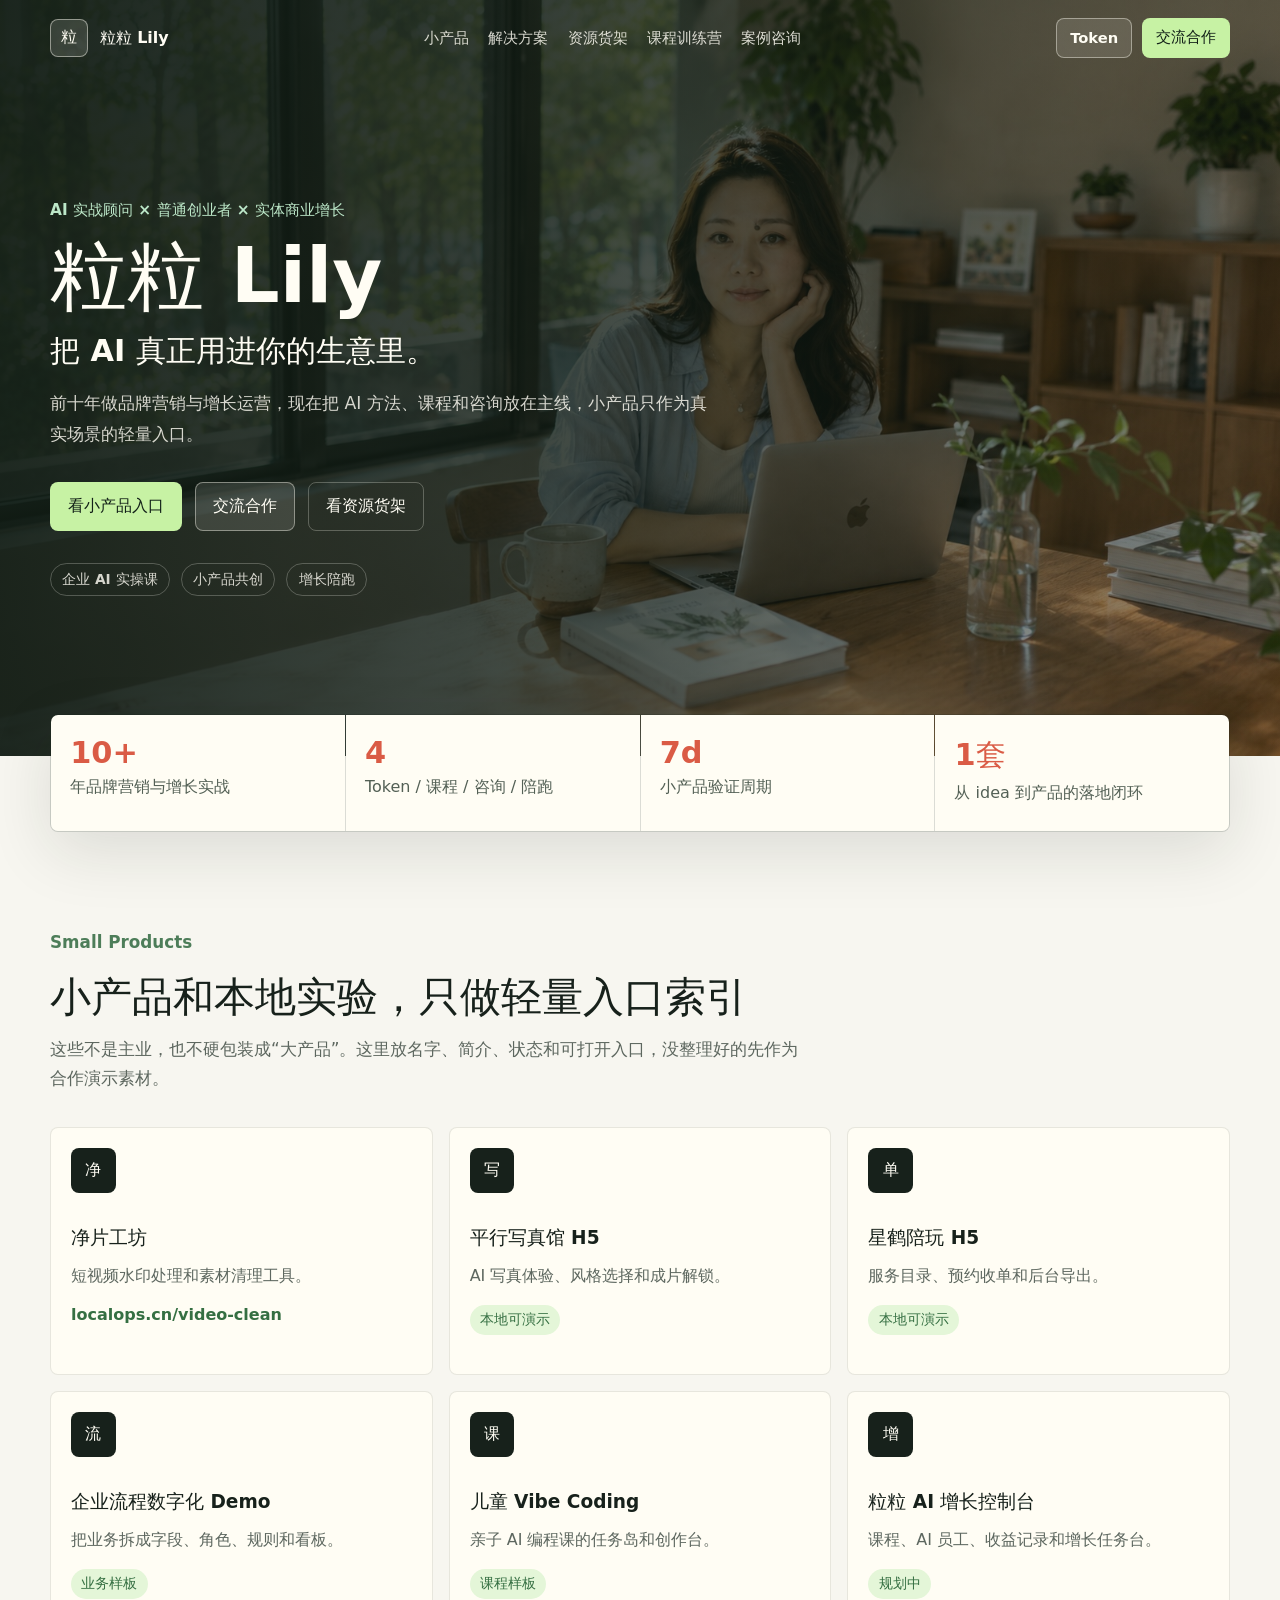
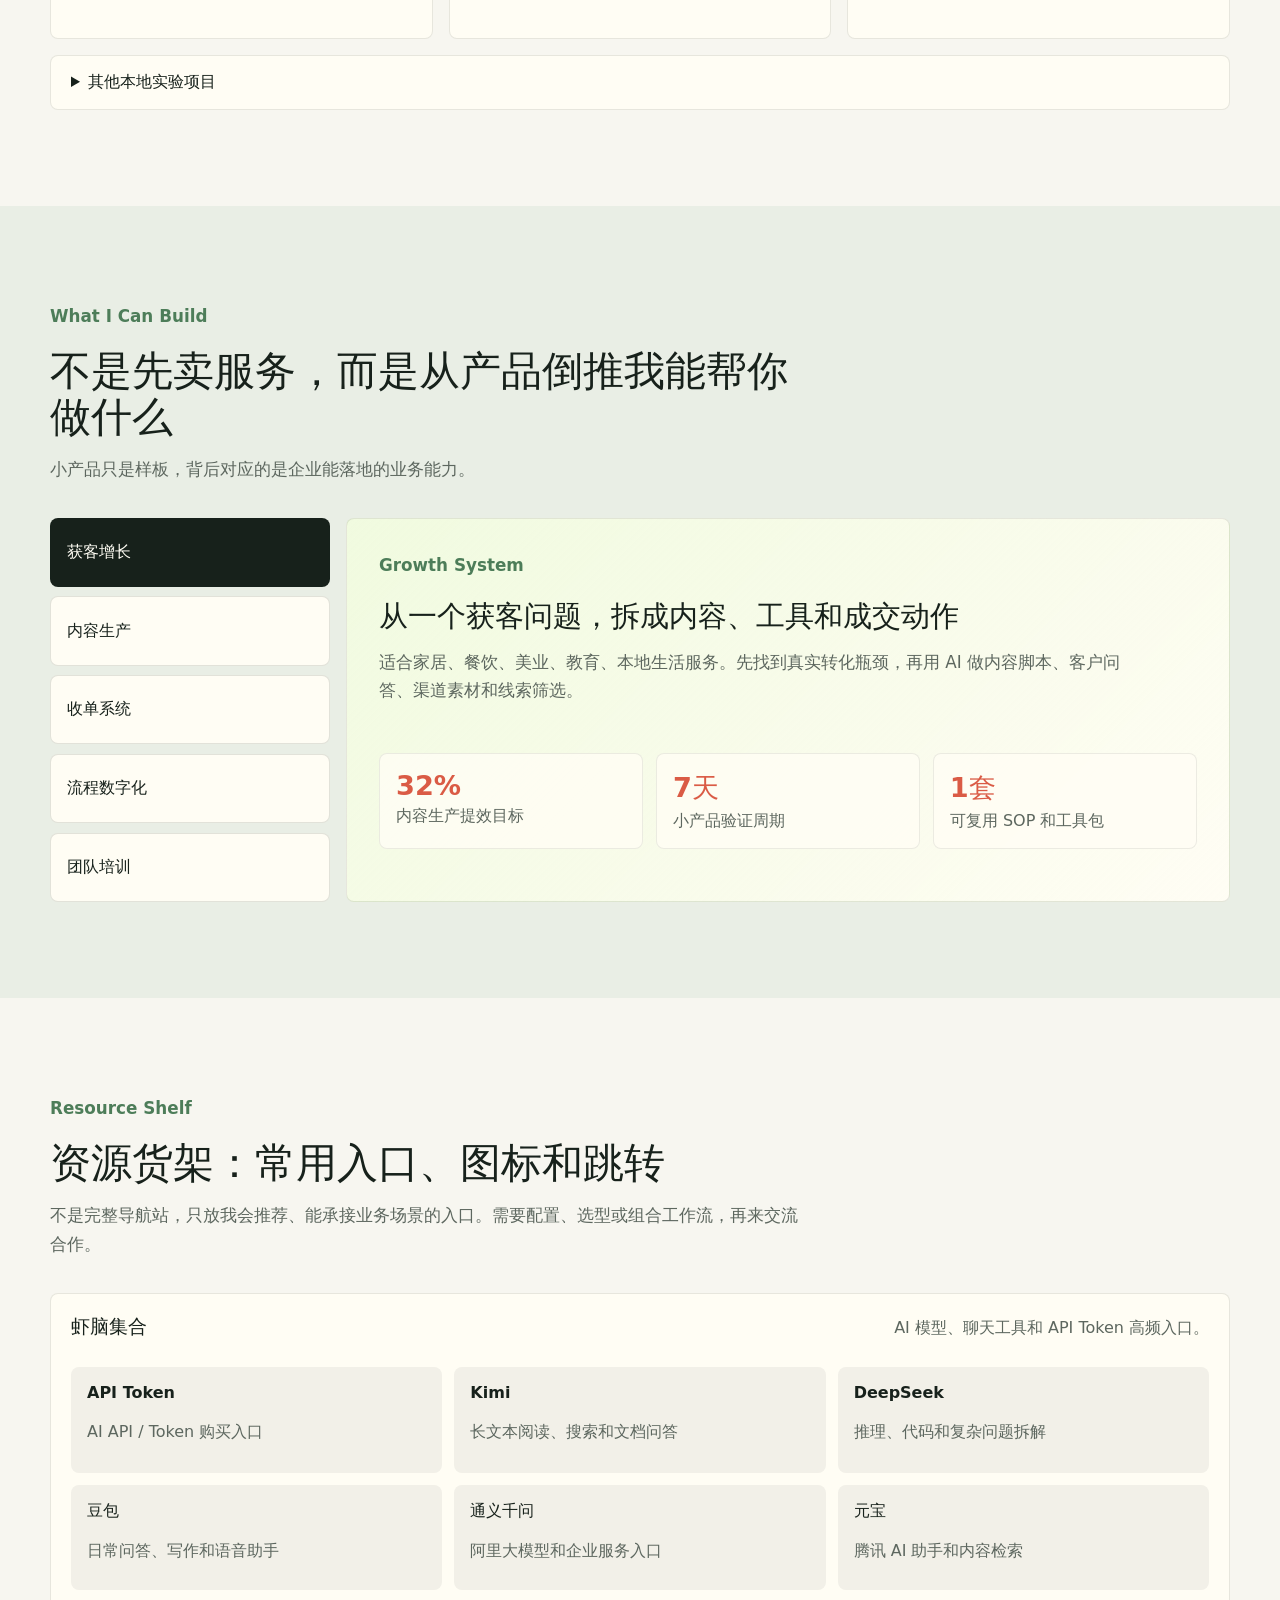
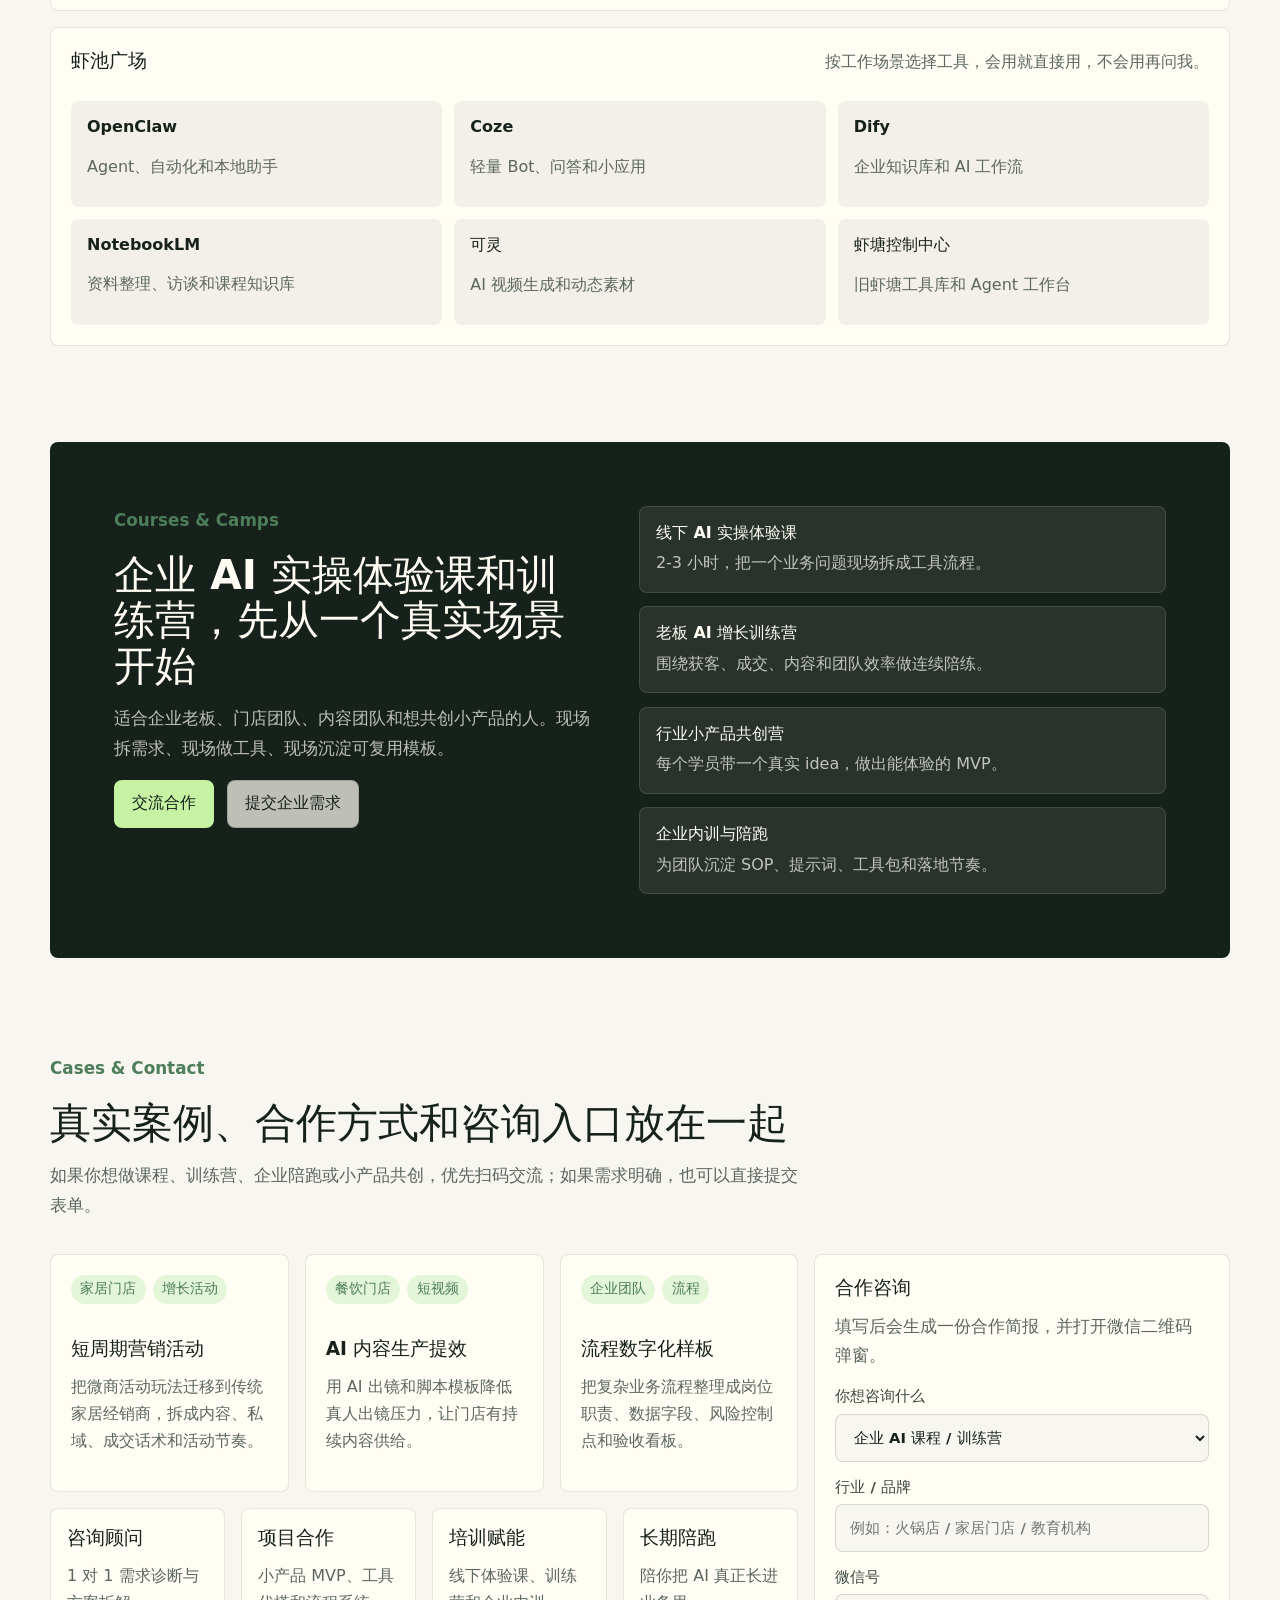
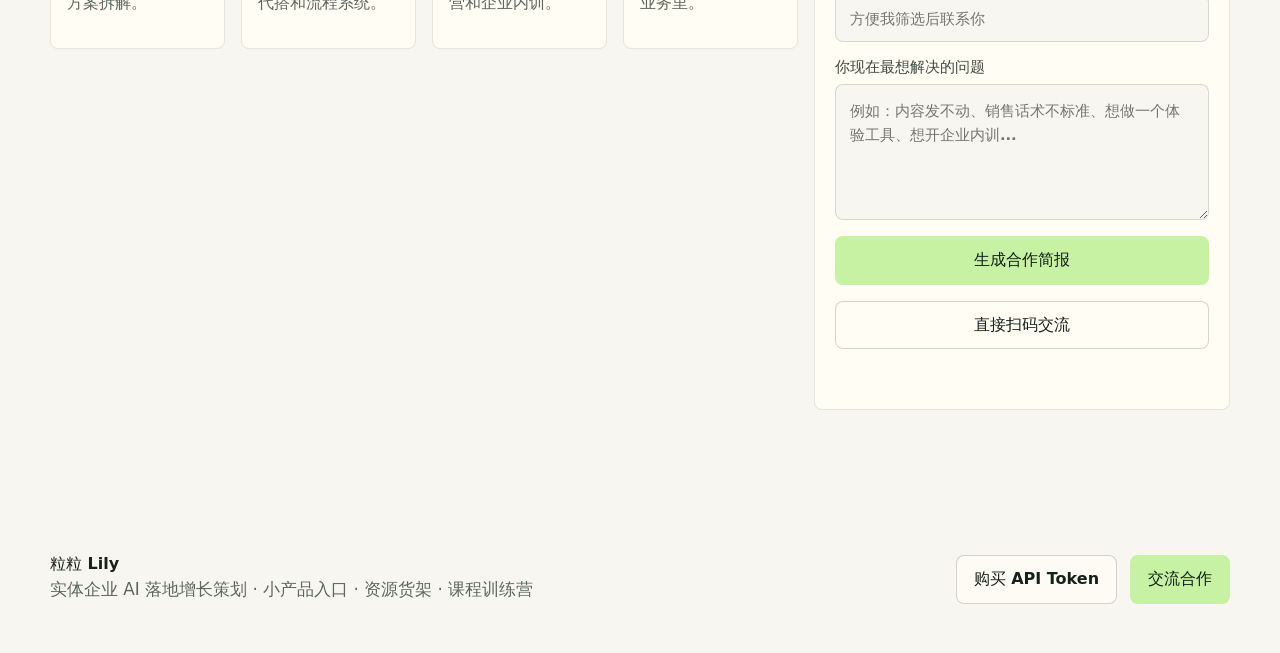
==== index.html @ 7e0a60e0 "Launch personal brand site" ====
<!doctype html>
<html lang="zh-CN">
  <head>
    <meta charset="UTF-8" />
    <meta name="viewport" content="width=device-width, initial-scale=1.0" />
    <meta
      name="description"
      content="粒粒 Lily：把 AI 真正用进实体生意里，提供 AI 实操课、训练营、小产品共创、企业陪跑和资源工具入口。"
    />
    <meta name="theme-color" content="#17211b" />
    <meta property="og:title" content="粒粒 Lily｜实体企业 AI 落地增长策划" />
    <meta
      property="og:description"
      content="从真实业务场景开始，把 AI 方法、课程、工具和小产品连接成可落地的增长系统。"
    />
    <meta property="og:type" content="website" />
    <link rel="preload" as="image" href="./assets/lily-hero.jpg" />
    <link rel="stylesheet" href="./styles.css" />
    <title>粒粒 Lily｜实体企业 AI 落地增长策划</title>
  </head>
  <body>
    <header class="site-header">
      <a class="brand-mark" href="#top" aria-label="回到首页">
        <span>粒</span>
        <strong>粒粒 Lily</strong>
      </a>

      <button class="icon-button menu-button" type="button" aria-label="打开导航" data-menu-button>
        <span aria-hidden="true">☰</span>
      </button>

      <nav class="nav-links" aria-label="主导航" data-nav-links>
        <a href="#products">小产品</a>
        <a href="#solutions">解决方案</a>
        <a href="#resources">资源货架</a>
        <a href="#courses">课程训练营</a>
        <a href="#cases">案例咨询</a>
      </nav>

      <div class="nav-actions">
        <a class="button button-secondary compact" href="https://soul.mixiaoxiao.com/register?aff=N5UYH9WLWAF4" target="_blank" rel="noopener sponsored">
          Token
        </a>
        <button class="button button-primary compact" type="button" data-wechat>交流合作</button>
      </div>
    </header>

    <main id="top">
      <section class="hero-section" aria-labelledby="hero-title">
        <div class="hero-overlay"></div>
        <div class="hero-content">
          <p class="eyebrow">AI 实战顾问 × 普通创业者 × 实体商业增长</p>
          <h1 id="hero-title">粒粒 Lily</h1>
          <p class="hero-lead">把 AI 真正用进你的生意里。</p>
          <p class="hero-copy">
            前十年做品牌营销与增长运营，现在把 AI 方法、课程和咨询放在主线，小产品只作为真实场景的轻量入口。
          </p>

          <div class="hero-actions" aria-label="主要操作">
            <a class="button button-primary" href="#products">看小产品入口</a>
            <button class="button button-secondary" type="button" data-wechat>交流合作</button>
            <a class="button button-ghost" href="#resources">看资源货架</a>
          </div>

          <div class="hero-meta" aria-label="合作状态">
            <span>企业 AI 实操课</span>
            <span>小产品共创</span>
            <span>增长陪跑</span>
          </div>
        </div>
      </section>

      <section class="signal-strip" aria-label="经验背书">
        <div class="signal-item">
          <strong>10+</strong>
          <span>年品牌营销与增长实战</span>
        </div>
        <div class="signal-item">
          <strong>4</strong>
          <span>Token / 课程 / 咨询 / 陪跑</span>
        </div>
        <div class="signal-item">
          <strong>7d</strong>
          <span>小产品验证周期</span>
        </div>
        <div class="signal-item">
          <strong>1套</strong>
          <span>从 idea 到产品的落地闭环</span>
        </div>
      </section>

      <section class="section" id="products">
        <div class="section-heading">
          <p class="eyebrow muted">Small Products</p>
          <h2>小产品和本地实验，只做轻量入口索引</h2>
          <p>这些不是主业，也不硬包装成“大产品”。这里放名字、简介、状态和可打开入口，没整理好的先作为合作演示素材。</p>
        </div>

        <div class="product-grid">
          <article class="product-card">
            <span class="project-icon">净</span>
            <h3>净片工坊</h3>
            <p>短视频水印处理和素材清理工具。</p>
            <a class="text-link" href="https://localops.cn/video-clean" target="_blank" rel="noopener">localops.cn/video-clean</a>
          </article>
          <article class="product-card">
            <span class="project-icon">写</span>
            <h3>平行写真馆 H5</h3>
            <p>AI 写真体验、风格选择和成片解锁。</p>
            <span class="status-pill">本地可演示</span>
          </article>
          <article class="product-card">
            <span class="project-icon">单</span>
            <h3>星鹤陪玩 H5</h3>
            <p>服务目录、预约收单和后台导出。</p>
            <span class="status-pill">本地可演示</span>
          </article>
          <article class="product-card">
            <span class="project-icon">流</span>
            <h3>企业流程数字化 Demo</h3>
            <p>把业务拆成字段、角色、规则和看板。</p>
            <span class="status-pill">业务样板</span>
          </article>
          <article class="product-card">
            <span class="project-icon">课</span>
            <h3>儿童 Vibe Coding</h3>
            <p>亲子 AI 编程课的任务岛和创作台。</p>
            <span class="status-pill">课程样板</span>
          </article>
          <article class="product-card">
            <span class="project-icon">增</span>
            <h3>粒粒 AI 增长控制台</h3>
            <p>课程、AI 员工、收益记录和增长任务台。</p>
            <span class="status-pill">规划中</span>
          </article>
        </div>

        <details class="archive-projects">
          <summary>其他本地实验项目</summary>
          <div class="archive-grid">
            <span>净片工坊小程序</span>
            <span>净片工坊管理后台</span>
            <span>游戏陪玩小程序 V1</span>
            <span>盛和岗位 Demo Hub</span>
            <span>盛和 AI 投研 Demo</span>
            <span>Onchain Trading Bot</span>
            <span>虾塘控制中心</span>
            <span>养虾总控台</span>
            <span>家居 AI 课程重制包</span>
            <span>知识收集器</span>
            <span>虾协同面板</span>
            <span>Web3 内容工作流知识库</span>
          </div>
        </details>
      </section>

      <section class="section section-contrast" id="solutions">
        <div class="section-heading">
          <p class="eyebrow muted">What I Can Build</p>
          <h2>不是先卖服务，而是从产品倒推我能帮你做什么</h2>
          <p>小产品只是样板，背后对应的是企业能落地的业务能力。</p>
        </div>

        <div class="solution-board">
          <div class="solution-tabs" role="tablist" aria-label="解决方案">
            <button class="solution-tab" type="button" aria-selected="true" data-solution="growth">获客增长</button>
            <button class="solution-tab" type="button" aria-selected="false" data-solution="content">内容生产</button>
            <button class="solution-tab" type="button" aria-selected="false" data-solution="order">收单系统</button>
            <button class="solution-tab" type="button" aria-selected="false" data-solution="process">流程数字化</button>
            <button class="solution-tab" type="button" aria-selected="false" data-solution="training">团队培训</button>
          </div>
          <div class="solution-panel">
            <p class="eyebrow muted" id="solutionKicker">Growth System</p>
            <h3 id="solutionTitle">从一个获客问题，拆成内容、工具和成交动作</h3>
            <p id="solutionText">适合家居、餐饮、美业、教育、本地生活服务。先找到真实转化瓶颈，再用 AI 做内容脚本、客户问答、渠道素材和线索筛选。</p>
            <div class="stat-list" aria-label="方案指标">
              <div class="stat"><b id="solutionStatA">32%</b><span>内容生产提效目标</span></div>
              <div class="stat"><b id="solutionStatB">7天</b><span>小产品验证周期</span></div>
              <div class="stat"><b id="solutionStatC">1套</b><span>可复用 SOP 和工具包</span></div>
            </div>
          </div>
        </div>
      </section>

      <section class="section" id="resources">
        <div class="section-heading">
          <p class="eyebrow muted">Resource Shelf</p>
          <h2>资源货架：常用入口、图标和跳转</h2>
          <p>不是完整导航站，只放我会推荐、能承接业务场景的入口。需要配置、选型或组合工作流，再来交流合作。</p>
        </div>

        <div class="resource-shelf">
          <article class="tool-group">
            <div class="tool-group-head">
              <h3>虾脑集合</h3>
              <p>AI 模型、聊天工具和 API Token 高频入口。</p>
            </div>
            <div class="tool-grid">
              <a class="tool-card" href="https://soul.mixiaoxiao.com/register?aff=N5UYH9WLWAF4" target="_blank" rel="noopener sponsored"><b>API Token</b><span>AI API / Token 购买入口</span></a>
              <a class="tool-card" href="https://kimi.moonshot.cn/" target="_blank" rel="noopener"><b>Kimi</b><span>长文本阅读、搜索和文档问答</span></a>
              <a class="tool-card" href="https://chat.deepseek.com/" target="_blank" rel="noopener"><b>DeepSeek</b><span>推理、代码和复杂问题拆解</span></a>
              <a class="tool-card" href="https://www.doubao.com/" target="_blank" rel="noopener"><b>豆包</b><span>日常问答、写作和语音助手</span></a>
              <a class="tool-card" href="https://tongyi.aliyun.com/" target="_blank" rel="noopener"><b>通义千问</b><span>阿里大模型和企业服务入口</span></a>
              <a class="tool-card" href="https://yuanbao.tencent.com/" target="_blank" rel="noopener"><b>元宝</b><span>腾讯 AI 助手和内容检索</span></a>
            </div>
          </article>

          <article class="tool-group">
            <div class="tool-group-head">
              <h3>虾池广场</h3>
              <p>按工作场景选择工具，会用就直接用，不会用再问我。</p>
            </div>
            <div class="tool-grid">
              <a class="tool-card" href="https://openclaw.ai/" target="_blank" rel="noopener"><b>OpenClaw</b><span>Agent、自动化和本地助手</span></a>
              <a class="tool-card" href="https://www.coze.cn/" target="_blank" rel="noopener"><b>Coze</b><span>轻量 Bot、问答和小应用</span></a>
              <a class="tool-card" href="https://dify.ai/" target="_blank" rel="noopener"><b>Dify</b><span>企业知识库和 AI 工作流</span></a>
              <a class="tool-card" href="https://notebooklm.google.com/" target="_blank" rel="noopener"><b>NotebookLM</b><span>资料整理、访谈和课程知识库</span></a>
              <a class="tool-card" href="https://klingai.kuaishou.com/" target="_blank" rel="noopener"><b>可灵</b><span>AI 视频生成和动态素材</span></a>
              <a class="tool-card" href="https://localops.cn/dashboard" target="_blank" rel="noopener"><b>虾塘控制中心</b><span>旧虾塘工具库和 Agent 工作台</span></a>
            </div>
          </article>
        </div>
      </section>

      <section class="course-section" id="courses">
        <div class="course-main">
          <p class="eyebrow muted">Courses & Camps</p>
          <h2>企业 AI 实操体验课和训练营，先从一个真实场景开始</h2>
          <p>适合企业老板、门店团队、内容团队和想共创小产品的人。现场拆需求、现场做工具、现场沉淀可复用模板。</p>
          <div class="hero-actions">
            <button class="button button-primary" type="button" data-wechat>交流合作</button>
            <a class="button button-secondary light" href="#cases">提交企业需求</a>
          </div>
        </div>
        <div class="course-list">
          <article><b>线下 AI 实操体验课</b><span>2-3 小时，把一个业务问题现场拆成工具流程。</span></article>
          <article><b>老板 AI 增长训练营</b><span>围绕获客、成交、内容和团队效率做连续陪练。</span></article>
          <article><b>行业小产品共创营</b><span>每个学员带一个真实 idea，做出能体验的 MVP。</span></article>
          <article><b>企业内训与陪跑</b><span>为团队沉淀 SOP、提示词、工具包和落地节奏。</span></article>
        </div>
      </section>

      <section class="section" id="cases">
        <div class="section-heading">
          <p class="eyebrow muted">Cases & Contact</p>
          <h2>真实案例、合作方式和咨询入口放在一起</h2>
          <p>如果你想做课程、训练营、企业陪跑或小产品共创，优先扫码交流；如果需求明确，也可以直接提交表单。</p>
        </div>

        <div class="case-layout">
          <div>
            <div class="case-grid">
              <article class="case-card">
                <div class="label-row"><span>家居门店</span><span>增长活动</span></div>
                <h3>短周期营销活动</h3>
                <p>把微商活动玩法迁移到传统家居经销商，拆成内容、私域、成交话术和活动节奏。</p>
              </article>
              <article class="case-card">
                <div class="label-row"><span>餐饮门店</span><span>短视频</span></div>
                <h3>AI 内容生产提效</h3>
                <p>用 AI 出镜和脚本模板降低真人出镜压力，让门店有持续内容供给。</p>
              </article>
              <article class="case-card">
                <div class="label-row"><span>企业团队</span><span>流程</span></div>
                <h3>流程数字化样板</h3>
                <p>把复杂业务流程整理成岗位职责、数据字段、风险控制点和验收看板。</p>
              </article>
            </div>

            <div class="method-grid">
              <article><h3>咨询顾问</h3><p>1 对 1 需求诊断与方案拆解。</p></article>
              <article><h3>项目合作</h3><p>小产品 MVP、工具代搭和流程系统。</p></article>
              <article><h3>培训赋能</h3><p>线下体验课、训练营和企业内训。</p></article>
              <article><h3>长期陪跑</h3><p>陪你把 AI 真正长进业务里。</p></article>
            </div>
          </div>

          <aside class="form-card">
            <h3>合作咨询</h3>
            <p>填写后会生成一份合作简报，并打开微信二维码弹窗。</p>
            <form class="lead-form" data-consult-form>
              <label>
                你想咨询什么
                <select name="intent">
                  <option>企业 AI 课程 / 训练营</option>
                  <option>企业 AI 诊断 / 陪跑</option>
                  <option>小产品共创 / 工具代搭</option>
                  <option>Token / API 使用咨询</option>
                </select>
              </label>
              <label>
                行业 / 品牌
                <input name="bizName" placeholder="例如：火锅店 / 家居门店 / 教育机构" required />
              </label>
              <label>
                微信号
                <input name="wechat" placeholder="方便我筛选后联系你" required />
              </label>
              <label>
                你现在最想解决的问题
                <textarea name="need" placeholder="例如：内容发不动、销售话术不标准、想做一个体验工具、想开企业内训..." required></textarea>
              </label>
              <button class="button button-primary full-width" type="submit">生成合作简报</button>
              <button class="button button-secondary light full-width" type="button" data-wechat>直接扫码交流</button>
              <div class="form-status" data-form-status role="status"></div>
            </form>
          </aside>
        </div>
      </section>
    </main>

    <footer class="footer">
      <div>
        <strong>粒粒 Lily</strong>
        <span>实体企业 AI 落地增长策划 · 小产品入口 · 资源货架 · 课程训练营</span>
      </div>
      <div class="footer-actions">
        <a class="button button-secondary light" href="https://soul.mixiaoxiao.com/register?aff=N5UYH9WLWAF4" target="_blank" rel="noopener sponsored">购买 API Token</a>
        <button class="button button-primary" type="button" data-wechat>交流合作</button>
      </div>
    </footer>

    <div class="modal" id="wechatModal" aria-hidden="true" role="dialog" aria-modal="true" aria-labelledby="wechatTitle">
      <div class="modal-card">
        <div class="modal-head">
          <h3 id="wechatTitle">交流合作</h3>
          <button class="close-btn" type="button" data-close-wechat aria-label="关闭">×</button>
        </div>
        <div class="modal-body">
          <div class="qr-box" aria-label="客户添加粒粒微信二维码">
            <img src="./assets/wechat-qr.jpg" alt="客户扫码添加粒粒微信二维码" onerror="this.src='./assets/wechat-qr-placeholder.png'" />
          </div>
          <div class="modal-copy">
            <p>扫码加我微信，适合聊企业 AI 实操课、训练营、小产品共创、Token 使用和企业陪跑。</p>
            <div class="wechat-id">
              <b id="wechatId">粒粒｜AI落地增长策划</b>
              <button class="copy-btn" type="button" data-copy-wechat>复制</button>
            </div>
            <ul>
              <li>企业 AI 实操体验课 / 训练营咨询</li>
              <li>想把一个业务 idea 做成可体验小产品</li>
              <li>需要 API Token、工具选择或工作流建议</li>
              <li>企业内训、陪跑、内容提效和收单系统</li>
            </ul>
          </div>
        </div>
      </div>
    </div>

    <script src="./main.js"></script>
  </body>
</html>
---- styles.css ----
:root {
  color: #17211b;
  background: #f7f6f0;
  font-family:
    Inter, ui-sans-serif, system-ui, -apple-system, BlinkMacSystemFont, "Segoe UI",
    "PingFang SC", "Hiragino Sans GB", "Microsoft YaHei", sans-serif;
  font-synthesis: none;
  text-rendering: optimizeLegibility;
  -webkit-font-smoothing: antialiased;
}

* {
  box-sizing: border-box;
}

html {
  scroll-behavior: smooth;
}

body {
  margin: 0;
  min-width: 320px;
  background: #f7f6f0;
}

a {
  color: inherit;
  text-decoration: none;
}

button,
input,
select,
textarea {
  font: inherit;
}

.site-header {
  position: fixed;
  inset: 0 0 auto;
  z-index: 20;
  display: grid;
  grid-template-columns: auto 1fr auto;
  align-items: center;
  gap: 1.2rem;
  width: min(1180px, calc(100% - 2rem));
  min-height: 4.75rem;
  margin: 0 auto;
  color: #fffdf4;
}

.brand-mark {
  display: inline-flex;
  align-items: center;
  gap: 0.7rem;
  min-height: 2.75rem;
  font-weight: 800;
}

.brand-mark span,
.project-icon {
  display: grid;
  place-items: center;
  border-radius: 8px;
  font-weight: 850;
}

.brand-mark span {
  width: 2.4rem;
  height: 2.4rem;
  border: 1px solid rgba(255, 253, 244, 0.46);
  background: rgba(255, 253, 244, 0.14);
}

.nav-links {
  display: flex;
  justify-content: center;
  gap: 1.2rem;
  font-size: 0.95rem;
}

.nav-links a {
  opacity: 0.84;
}

.nav-links a:hover {
  opacity: 1;
}

.nav-actions {
  display: flex;
  gap: 0.65rem;
  align-items: center;
}

.icon-button {
  display: none;
  width: 2.6rem;
  height: 2.6rem;
  place-items: center;
  border: 1px solid rgba(255, 253, 244, 0.45);
  border-radius: 8px;
  color: #fffdf4;
  background: rgba(255, 253, 244, 0.12);
  cursor: pointer;
}

.button {
  display: inline-flex;
  align-items: center;
  justify-content: center;
  min-height: 3rem;
  padding: 0.8rem 1.05rem;
  border: 1px solid transparent;
  border-radius: 8px;
  font-weight: 800;
  cursor: pointer;
}

.button.compact {
  min-height: 2.55rem;
  padding: 0.55rem 0.8rem;
  font-size: 0.92rem;
}

.button-primary {
  color: #122018;
  background: #c7f2a4;
}

.button-primary:hover {
  background: #d4ffb4;
}

.button-secondary {
  color: #fffdf4;
  border-color: rgba(255, 253, 244, 0.42);
  background: rgba(255, 253, 244, 0.12);
}

.button-secondary:hover {
  background: rgba(255, 253, 244, 0.2);
}

.button-secondary.light {
  color: #17211b;
  border-color: rgba(23, 33, 27, 0.18);
  background: rgba(255, 253, 244, 0.72);
}

.button-ghost {
  color: #fffdf4;
  background: transparent;
  border-color: rgba(255, 253, 244, 0.26);
}

.hero-section {
  position: relative;
  display: grid;
  min-height: 84svh;
  align-items: center;
  overflow: hidden;
  color: #fffdf4;
  background-image: url("./assets/lily-hero.jpg");
  background-position: center 34%;
  background-size: cover;
}

.hero-overlay {
  position: absolute;
  inset: 0;
  background:
    linear-gradient(90deg, rgba(17, 28, 20, 0.92) 0%, rgba(17, 28, 20, 0.74) 42%, rgba(17, 28, 20, 0.24) 100%),
    linear-gradient(180deg, rgba(17, 28, 20, 0.42), rgba(17, 28, 20, 0.16));
}

.hero-content {
  position: relative;
  z-index: 1;
  width: min(1180px, calc(100% - 2rem));
  margin: 4.5rem auto 2rem;
}

.eyebrow {
  display: inline-flex;
  margin: 0 0 1.1rem;
  color: #bce7c8;
  font-size: 0.96rem;
  font-weight: 800;
}

.eyebrow.muted {
  color: #4d7d59;
}

h1,
h2,
h3,
p {
  margin-top: 0;
}

h1 {
  margin-bottom: 1.1rem;
  font-size: 4.8rem;
  line-height: 0.98;
  letter-spacing: 0;
}

.hero-lead {
  max-width: 780px;
  margin-bottom: 1.1rem;
  font-size: 1.9rem;
  line-height: 1.3;
  font-weight: 800;
}

.hero-copy {
  max-width: 660px;
  margin-bottom: 2rem;
  color: rgba(255, 253, 244, 0.82);
  font-size: 1.08rem;
  line-height: 1.8;
}

.hero-actions,
.footer-actions {
  display: flex;
  flex-wrap: wrap;
  gap: 0.85rem;
}

.hero-meta {
  display: flex;
  flex-wrap: wrap;
  gap: 0.7rem;
  margin-top: 2rem;
  color: rgba(255, 253, 244, 0.82);
}

.hero-meta span,
.status-pill,
.label-row span {
  border-radius: 999px;
  font-size: 0.86rem;
  font-weight: 750;
}

.hero-meta span {
  border: 1px solid rgba(255, 253, 244, 0.24);
  padding: 0.42rem 0.7rem;
}

.signal-strip {
  display: grid;
  grid-template-columns: repeat(4, 1fr);
  gap: 1px;
  width: min(1180px, calc(100% - 2rem));
  margin: -2.6rem auto 0;
  position: relative;
  z-index: 3;
  border: 1px solid rgba(23, 33, 27, 0.1);
  border-radius: 8px;
  overflow: hidden;
  background: rgba(23, 33, 27, 0.12);
  box-shadow: 0 1.2rem 4rem rgba(23, 33, 27, 0.12);
}

.signal-item {
  min-height: 7.2rem;
  padding: 1.2rem;
  background: #fffdf4;
}

.signal-item strong {
  display: block;
  margin-bottom: 0.35rem;
  color: #da5b45;
  font-size: 1.9rem;
}

.signal-item span {
  color: #536055;
  line-height: 1.5;
}

.section {
  width: min(1180px, calc(100% - 2rem));
  margin: 0 auto;
  padding: 6rem 0;
}

.section-heading {
  max-width: 760px;
  margin-bottom: 2.1rem;
}

.section-heading h2,
.course-main h2,
.contact-copy h2 {
  margin-bottom: 0.9rem;
  font-size: 2.55rem;
  line-height: 1.12;
  letter-spacing: 0;
}

.section-heading p,
.course-main p,
.form-card p,
.footer span {
  color: #5d675f;
  font-size: 1.05rem;
  line-height: 1.75;
}

.product-grid,
.case-grid,
.method-grid {
  display: grid;
  gap: 1rem;
}

.product-grid {
  grid-template-columns: repeat(3, minmax(0, 1fr));
}

.product-card,
.case-card,
.method-grid article,
.form-card,
.tool-group {
  border: 1px solid rgba(23, 33, 27, 0.1);
  border-radius: 8px;
  background: #fffdf4;
}

.product-card {
  min-height: 15.5rem;
  padding: 1.25rem;
}

.project-icon {
  width: 2.8rem;
  height: 2.8rem;
  margin-bottom: 2rem;
  color: #fffdf4;
  background: #17211b;
}

.product-card h3,
.case-card h3,
.method-grid h3,
.tool-group h3,
.form-card h3,
.solution-panel h3 {
  margin-bottom: 0.75rem;
  font-size: 1.16rem;
  line-height: 1.35;
}

.product-card p,
.case-card p,
.method-grid p,
.tool-group p,
.solution-panel p {
  color: #5d675f;
  line-height: 1.7;
}

.text-link {
  color: #356f42;
  font-weight: 800;
  overflow-wrap: anywhere;
}

.status-pill {
  display: inline-flex;
  padding: 0.38rem 0.65rem;
  color: #356f42;
  background: #e4f6d8;
}

.archive-projects {
  margin-top: 1rem;
  border: 1px solid rgba(23, 33, 27, 0.1);
  border-radius: 8px;
  background: #fffdf4;
}

.archive-projects summary {
  cursor: pointer;
  padding: 1rem 1.25rem;
  font-weight: 800;
}

.archive-grid {
  display: grid;
  grid-template-columns: repeat(4, minmax(0, 1fr));
  gap: 0.7rem;
  padding: 0 1.25rem 1.25rem;
}

.archive-grid span {
  min-height: 2.6rem;
  display: flex;
  align-items: center;
  padding: 0.55rem 0.7rem;
  border-radius: 8px;
  color: #4f5b53;
  background: #f2f0e8;
}

.section-contrast {
  width: 100%;
  padding: 6rem max(1rem, calc((100% - 1180px) / 2));
  background: #e9eee5;
}

.solution-board {
  display: grid;
  grid-template-columns: 280px minmax(0, 1fr);
  gap: 1rem;
}

.solution-tabs {
  display: grid;
  gap: 0.6rem;
}

.solution-tab {
  min-height: 3rem;
  border: 1px solid rgba(23, 33, 27, 0.12);
  border-radius: 8px;
  color: #17211b;
  background: #fffdf4;
  cursor: pointer;
  font-weight: 800;
  text-align: left;
  padding: 0 1rem;
}

.solution-tab[aria-selected="true"] {
  color: #fffdf4;
  background: #17211b;
}

.solution-panel {
  min-height: 24rem;
  padding: 2rem;
  border-radius: 8px;
  background:
    linear-gradient(135deg, rgba(199, 242, 164, 0.26), rgba(255, 253, 244, 0.92)),
    #fffdf4;
  border: 1px solid rgba(23, 33, 27, 0.1);
}

.solution-panel h3 {
  max-width: 720px;
  font-size: 1.8rem;
}

.solution-panel p {
  max-width: 760px;
  font-size: 1.05rem;
}

.stat-list {
  display: grid;
  grid-template-columns: repeat(3, minmax(0, 1fr));
  gap: 0.8rem;
  margin-top: 3rem;
}

.stat {
  padding: 1rem;
  border-radius: 8px;
  background: rgba(255, 253, 244, 0.82);
  border: 1px solid rgba(23, 33, 27, 0.08);
}

.stat b {
  display: block;
  color: #da5b45;
  font-size: 1.7rem;
  margin-bottom: 0.3rem;
}

.stat span {
  color: #5d675f;
}

.resource-shelf {
  display: grid;
  gap: 1rem;
}

.tool-group {
  padding: 1.25rem;
}

.tool-group-head {
  display: flex;
  justify-content: space-between;
  gap: 1rem;
  margin-bottom: 1rem;
}

.tool-group-head p {
  margin: 0;
}

.tool-grid {
  display: grid;
  grid-template-columns: repeat(3, minmax(0, 1fr));
  gap: 0.75rem;
}

.tool-card {
  display: grid;
  gap: 0.35rem;
  min-height: 6.6rem;
  padding: 1rem;
  border-radius: 8px;
  background: #f2f0e8;
}

.tool-card:hover {
  background: #e4f6d8;
}

.tool-card b {
  color: #17211b;
}

.tool-card span {
  color: #5d675f;
  line-height: 1.5;
}

.course-section {
  display: grid;
  grid-template-columns: minmax(0, 0.95fr) minmax(320px, 1.05fr);
  gap: 3rem;
  width: min(1180px, calc(100% - 2rem));
  margin: 0 auto;
  padding: 4rem;
  border-radius: 8px;
  background: #17211b;
  color: #fffdf4;
}

.course-main p {
  color: rgba(255, 253, 244, 0.72);
}

.course-list {
  display: grid;
  gap: 0.85rem;
}

.course-list article {
  display: grid;
  gap: 0.4rem;
  padding: 1rem;
  border: 1px solid rgba(255, 253, 244, 0.12);
  border-radius: 8px;
  background: rgba(255, 253, 244, 0.08);
}

.course-list span {
  color: rgba(255, 253, 244, 0.72);
  line-height: 1.6;
}

.case-layout {
  display: grid;
  grid-template-columns: minmax(0, 1.35fr) minmax(320px, 0.75fr);
  gap: 1rem;
  align-items: start;
}

.case-grid {
  grid-template-columns: repeat(3, minmax(0, 1fr));
}

.case-card {
  min-height: 14rem;
  padding: 1.25rem;
}

.label-row {
  display: flex;
  flex-wrap: wrap;
  gap: 0.45rem;
  margin-bottom: 2rem;
}

.label-row span {
  padding: 0.35rem 0.58rem;
  color: #4d7d59;
  background: #e4f6d8;
}

.method-grid {
  grid-template-columns: repeat(4, minmax(0, 1fr));
  margin-top: 1rem;
}

.method-grid article {
  padding: 1rem;
}

.form-card {
  padding: 1.25rem;
}

.lead-form {
  display: grid;
  gap: 1rem;
}

.lead-form label {
  display: grid;
  gap: 0.45rem;
  color: #3e493f;
  font-size: 0.92rem;
  font-weight: 800;
}

.lead-form input,
.lead-form select,
.lead-form textarea {
  width: 100%;
  border: 1px solid rgba(23, 33, 27, 0.14);
  border-radius: 8px;
  color: #17211b;
  background: #f7f6f0;
  outline: none;
}

.lead-form input,
.lead-form select {
  min-height: 3rem;
  padding: 0 0.85rem;
}

.lead-form textarea {
  min-height: 8.5rem;
  resize: vertical;
  padding: 0.85rem;
  line-height: 1.65;
}

.lead-form input:focus,
.lead-form select:focus,
.lead-form textarea:focus {
  border-color: #4d7d59;
}

.full-width {
  width: 100%;
}

.form-status {
  min-height: 1.5rem;
  color: #4d7d59;
  line-height: 1.5;
}

.footer {
  display: flex;
  justify-content: space-between;
  gap: 1rem;
  align-items: center;
  width: min(1180px, calc(100% - 2rem));
  margin: 1rem auto 0;
  padding: 2rem 0 3rem;
}

.footer strong,
.footer span {
  display: block;
}

.modal {
  position: fixed;
  inset: 0;
  z-index: 60;
  display: none;
  place-items: center;
  padding: 1rem;
  background: rgba(17, 28, 20, 0.72);
}

.modal.open {
  display: grid;
}

.modal-card {
  width: min(820px, 100%);
  max-height: calc(100svh - 2rem);
  overflow: auto;
  border-radius: 8px;
  background: #fffdf4;
}

.modal-head {
  display: flex;
  align-items: center;
  justify-content: space-between;
  gap: 1rem;
  padding: 1.1rem 1.25rem;
  border-bottom: 1px solid rgba(23, 33, 27, 0.1);
}

.modal-head h3 {
  margin: 0;
}

.close-btn,
.copy-btn {
  border: 1px solid rgba(23, 33, 27, 0.12);
  border-radius: 8px;
  background: #f2f0e8;
  cursor: pointer;
}

.close-btn {
  width: 2.4rem;
  height: 2.4rem;
  font-size: 1.4rem;
}

.modal-body {
  display: grid;
  grid-template-columns: 280px minmax(0, 1fr);
  gap: 1.4rem;
  padding: 1.25rem;
}

.qr-box {
  border-radius: 8px;
  background: #f2f0e8;
  overflow: hidden;
}

.qr-box img {
  display: block;
  width: 100%;
  height: auto;
}

.modal-copy p,
.modal-copy li {
  color: #4f5b53;
  line-height: 1.7;
}

.wechat-id {
  display: flex;
  align-items: center;
  justify-content: space-between;
  gap: 0.7rem;
  margin: 1rem 0;
  padding: 0.8rem;
  border-radius: 8px;
  background: #f2f0e8;
}

.copy-btn {
  min-height: 2.2rem;
  padding: 0 0.7rem;
}

@media (max-width: 980px) {
  .site-header {
    grid-template-columns: auto auto;
  }

  .icon-button {
    display: grid;
    justify-self: end;
  }

  .nav-actions {
    display: none;
  }

  .nav-links {
    position: absolute;
    top: 4.25rem;
    right: 0;
    display: none;
    width: min(18rem, calc(100vw - 2rem));
    padding: 0.8rem;
    border: 1px solid rgba(255, 253, 244, 0.25);
    border-radius: 8px;
    background: rgba(23, 33, 27, 0.95);
  }

  .nav-links.is-open {
    display: grid;
  }

  .nav-links a {
    min-height: 2.6rem;
    display: flex;
    align-items: center;
  }

  .hero-section {
    min-height: 82svh;
    background-position: 66% center;
  }

  h1 {
    font-size: 3.25rem;
  }

  .hero-lead {
    font-size: 1.38rem;
  }

  .signal-strip,
  .product-grid,
  .solution-board,
  .tool-grid,
  .course-section,
  .case-layout,
  .case-grid,
  .method-grid,
  .modal-body {
    grid-template-columns: 1fr;
  }

  .signal-strip {
    margin-top: -1.3rem;
  }

  .section {
    padding: 4.5rem 0;
  }

  .section-heading h2,
  .course-main h2 {
    font-size: 2.1rem;
  }

  .archive-grid {
    grid-template-columns: repeat(2, minmax(0, 1fr));
  }

  .course-section {
    padding: 2rem;
  }

  .footer {
    align-items: flex-start;
    flex-direction: column;
  }
}

@media (max-width: 560px) {
  .hero-content {
    margin-top: 4rem;
  }

  h1 {
    font-size: 2.7rem;
  }

  .hero-lead {
    font-size: 1.2rem;
  }

  .hero-copy {
    font-size: 1rem;
  }

  .button {
    width: 100%;
  }

  .signal-item {
    min-height: auto;
  }

  .section-heading h2,
  .course-main h2 {
    font-size: 1.85rem;
  }

  .archive-grid {
    grid-template-columns: 1fr;
  }

  .course-section {
    width: calc(100% - 1rem);
    padding: 1.25rem;
  }
}
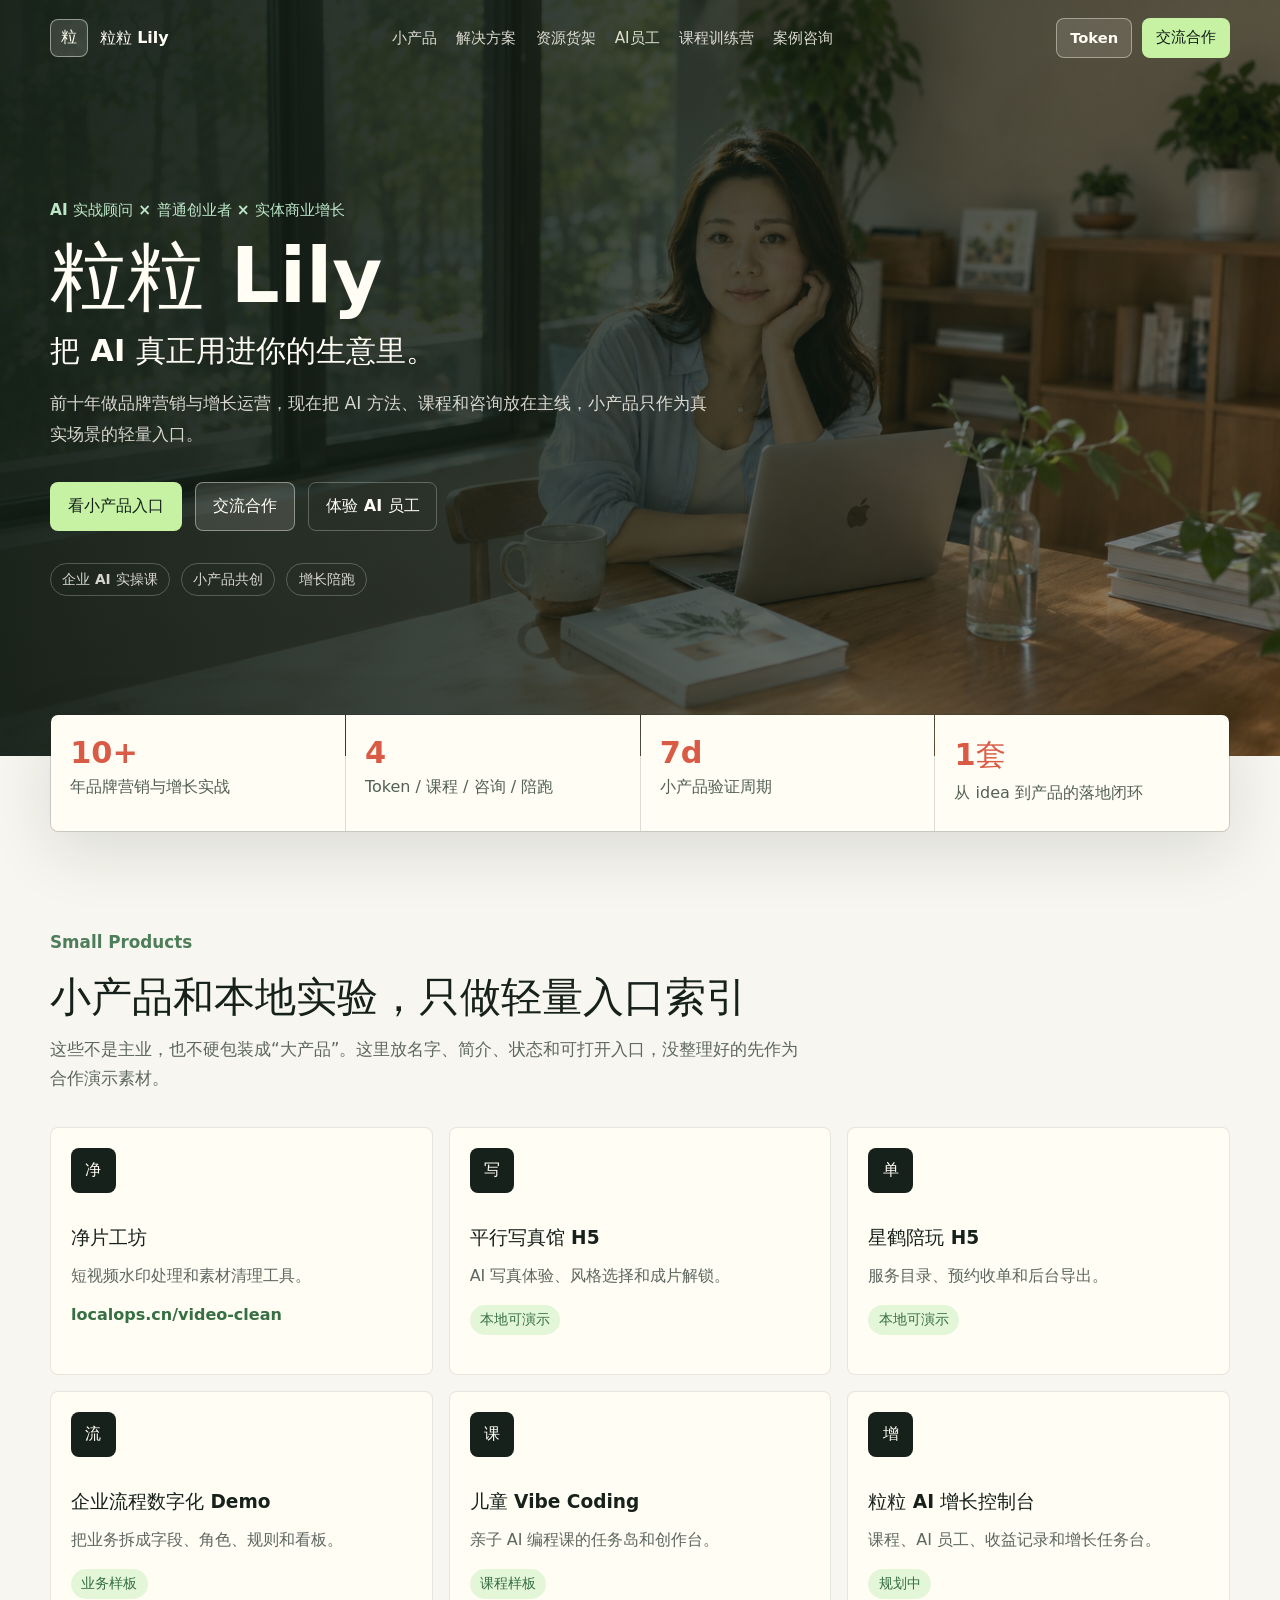
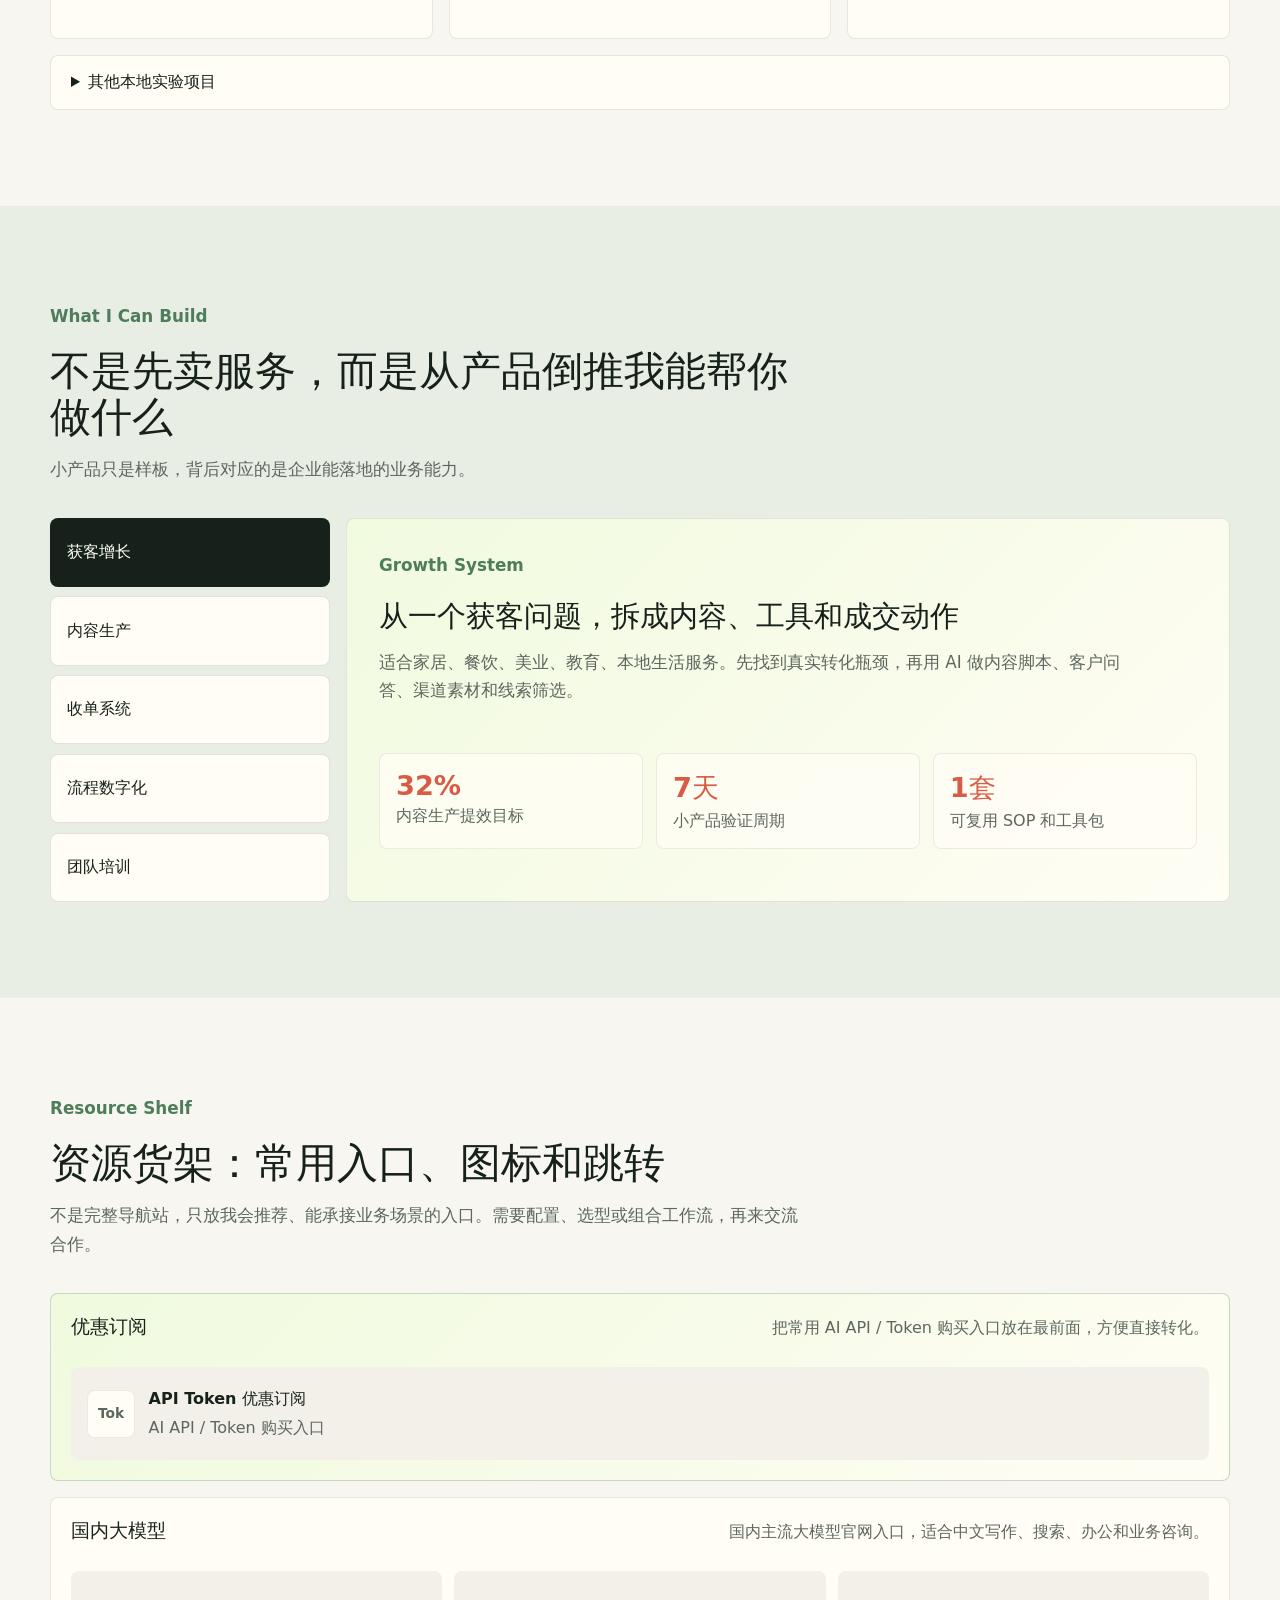
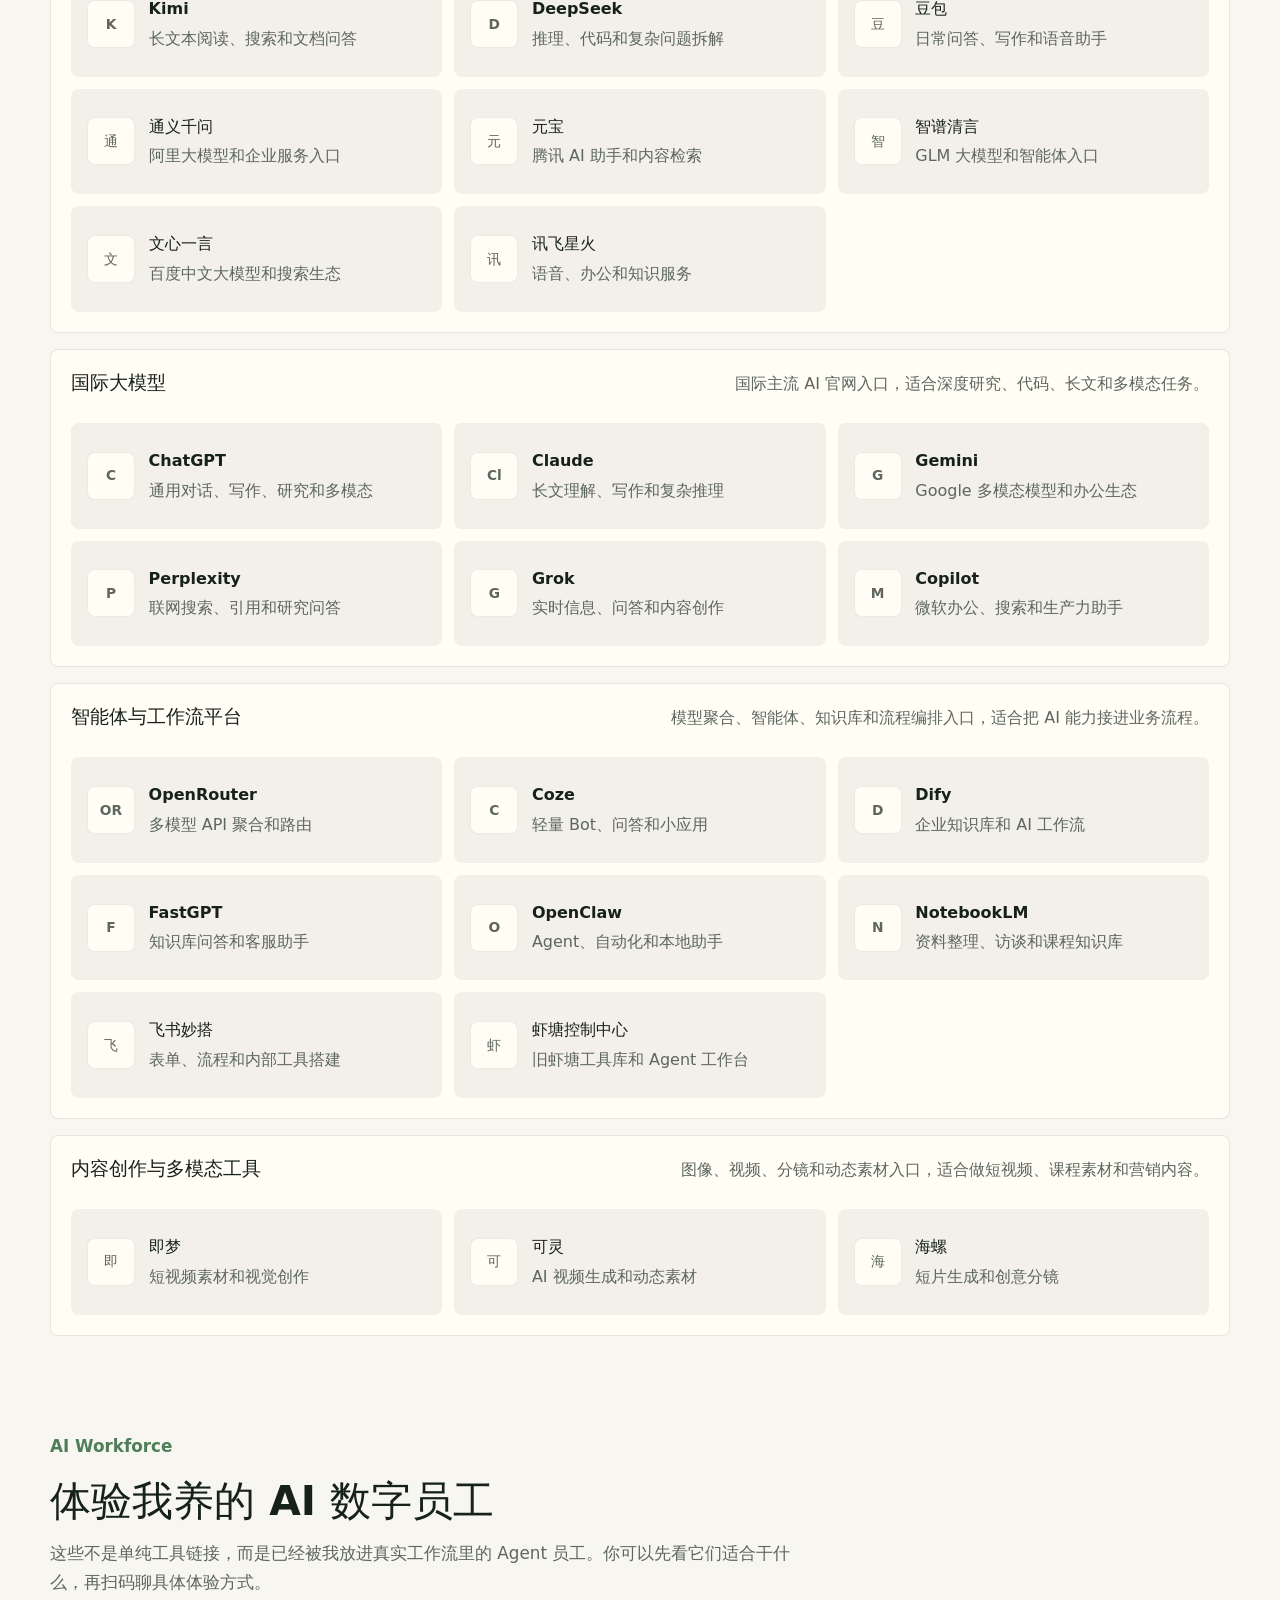
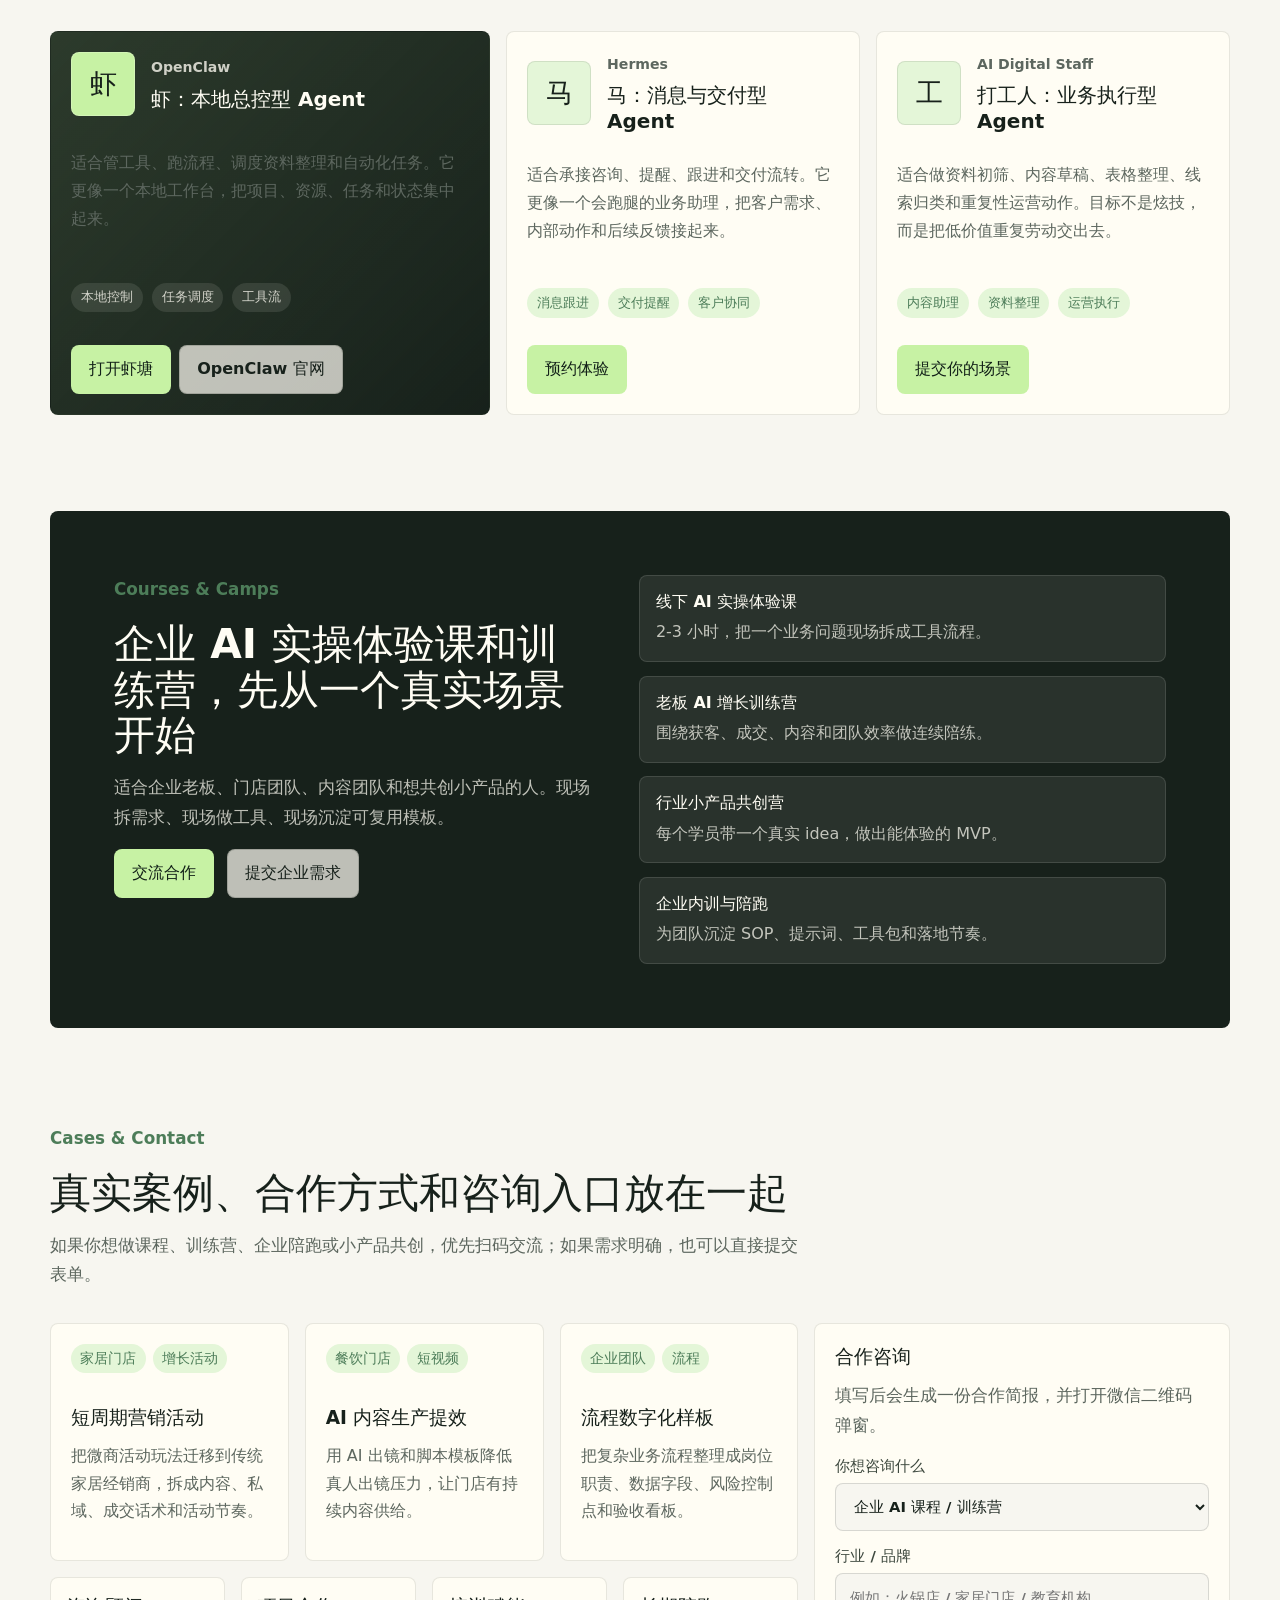
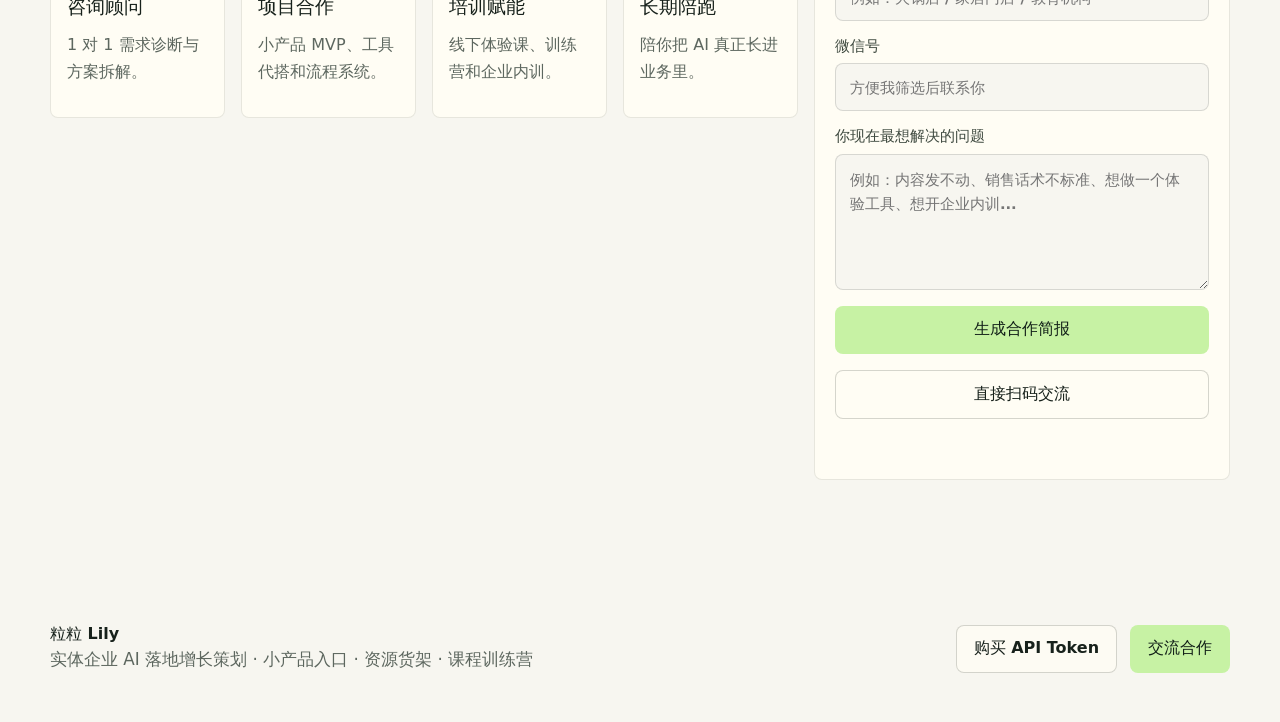
==== commit 6fb3e9d9: "Refine resources and add AI workforce" ====
--- a/index.html
+++ b/index.html
@@ -33,6 +33,7 @@
         <a href="#products">小产品</a>
         <a href="#solutions">解决方案</a>
         <a href="#resources">资源货架</a>
+        <a href="#agents">AI员工</a>
         <a href="#courses">课程训练营</a>
         <a href="#cases">案例咨询</a>
       </nav>
@@ -56,11 +57,11 @@
             前十年做品牌营销与增长运营，现在把 AI 方法、课程和咨询放在主线，小产品只作为真实场景的轻量入口。
           </p>
 
-          <div class="hero-actions" aria-label="主要操作">
-            <a class="button button-primary" href="#products">看小产品入口</a>
-            <button class="button button-secondary" type="button" data-wechat>交流合作</button>
-            <a class="button button-ghost" href="#resources">看资源货架</a>
-          </div>
+        <div class="hero-actions" aria-label="主要操作">
+          <a class="button button-primary" href="#products">看小产品入口</a>
+          <button class="button button-secondary" type="button" data-wechat>交流合作</button>
+          <a class="button button-ghost" href="#agents">体验 AI 员工</a>
+        </div>
 
           <div class="hero-meta" aria-label="合作状态">
             <span>企业 AI 实操课</span>
@@ -190,33 +191,220 @@
         </div>
 
         <div class="resource-shelf">
+          <article class="tool-group tool-group-featured">
+            <div class="tool-group-head">
+              <h3>优惠订阅</h3>
+              <p>把常用 AI API / Token 购买入口放在最前面，方便直接转化。</p>
+            </div>
+            <div class="tool-grid">
+              <a class="tool-card" href="https://soul.mixiaoxiao.com/register?aff=N5UYH9WLWAF4" target="_blank" rel="noopener sponsored">
+                <span class="tool-logo" data-fallback="Tok"><img src="https://www.google.com/s2/favicons?sz=128&domain_url=https://soul.mixiaoxiao.com/" alt="" loading="lazy" decoding="async" onerror="this.remove()" /></span>
+                <span class="tool-copy"><b>API Token 优惠订阅</b><span>AI API / Token 购买入口</span></span>
+              </a>
+            </div>
+          </article>
+
           <article class="tool-group">
             <div class="tool-group-head">
-              <h3>虾脑集合</h3>
-              <p>AI 模型、聊天工具和 API Token 高频入口。</p>
+              <h3>国内大模型</h3>
+              <p>国内主流大模型官网入口，适合中文写作、搜索、办公和业务咨询。</p>
             </div>
             <div class="tool-grid">
-              <a class="tool-card" href="https://soul.mixiaoxiao.com/register?aff=N5UYH9WLWAF4" target="_blank" rel="noopener sponsored"><b>API Token</b><span>AI API / Token 购买入口</span></a>
-              <a class="tool-card" href="https://kimi.moonshot.cn/" target="_blank" rel="noopener"><b>Kimi</b><span>长文本阅读、搜索和文档问答</span></a>
-              <a class="tool-card" href="https://chat.deepseek.com/" target="_blank" rel="noopener"><b>DeepSeek</b><span>推理、代码和复杂问题拆解</span></a>
-              <a class="tool-card" href="https://www.doubao.com/" target="_blank" rel="noopener"><b>豆包</b><span>日常问答、写作和语音助手</span></a>
-              <a class="tool-card" href="https://tongyi.aliyun.com/" target="_blank" rel="noopener"><b>通义千问</b><span>阿里大模型和企业服务入口</span></a>
-              <a class="tool-card" href="https://yuanbao.tencent.com/" target="_blank" rel="noopener"><b>元宝</b><span>腾讯 AI 助手和内容检索</span></a>
+              <a class="tool-card" href="https://kimi.moonshot.cn/" target="_blank" rel="noopener">
+                <span class="tool-logo" data-fallback="K"><img src="https://www.google.com/s2/favicons?sz=128&domain_url=https://kimi.moonshot.cn/" alt="" loading="lazy" decoding="async" onerror="this.remove()" /></span>
+                <span class="tool-copy"><b>Kimi</b><span>长文本阅读、搜索和文档问答</span></span>
+              </a>
+              <a class="tool-card" href="https://chat.deepseek.com/" target="_blank" rel="noopener">
+                <span class="tool-logo" data-fallback="D"><img src="https://www.google.com/s2/favicons?sz=128&domain_url=https://chat.deepseek.com/" alt="" loading="lazy" decoding="async" onerror="this.remove()" /></span>
+                <span class="tool-copy"><b>DeepSeek</b><span>推理、代码和复杂问题拆解</span></span>
+              </a>
+              <a class="tool-card" href="https://www.doubao.com/" target="_blank" rel="noopener">
+                <span class="tool-logo" data-fallback="豆"><img src="https://www.google.com/s2/favicons?sz=128&domain_url=https://www.doubao.com/" alt="" loading="lazy" decoding="async" onerror="this.remove()" /></span>
+                <span class="tool-copy"><b>豆包</b><span>日常问答、写作和语音助手</span></span>
+              </a>
+              <a class="tool-card" href="https://tongyi.aliyun.com/" target="_blank" rel="noopener">
+                <span class="tool-logo" data-fallback="通"><img src="https://www.google.com/s2/favicons?sz=128&domain_url=https://tongyi.aliyun.com/" alt="" loading="lazy" decoding="async" onerror="this.remove()" /></span>
+                <span class="tool-copy"><b>通义千问</b><span>阿里大模型和企业服务入口</span></span>
+              </a>
+              <a class="tool-card" href="https://yuanbao.tencent.com/" target="_blank" rel="noopener">
+                <span class="tool-logo" data-fallback="元"><img src="https://www.google.com/s2/favicons?sz=128&domain_url=https://yuanbao.tencent.com/" alt="" loading="lazy" decoding="async" onerror="this.remove()" /></span>
+                <span class="tool-copy"><b>元宝</b><span>腾讯 AI 助手和内容检索</span></span>
+              </a>
+              <a class="tool-card" href="https://chatglm.cn/" target="_blank" rel="noopener">
+                <span class="tool-logo" data-fallback="智"><img src="https://www.google.com/s2/favicons?sz=128&domain_url=https://chatglm.cn/" alt="" loading="lazy" decoding="async" onerror="this.remove()" /></span>
+                <span class="tool-copy"><b>智谱清言</b><span>GLM 大模型和智能体入口</span></span>
+              </a>
+              <a class="tool-card" href="https://yiyan.baidu.com/" target="_blank" rel="noopener">
+                <span class="tool-logo" data-fallback="文"><img src="https://www.google.com/s2/favicons?sz=128&domain_url=https://yiyan.baidu.com/" alt="" loading="lazy" decoding="async" onerror="this.remove()" /></span>
+                <span class="tool-copy"><b>文心一言</b><span>百度中文大模型和搜索生态</span></span>
+              </a>
+              <a class="tool-card" href="https://xinghuo.xfyun.cn/" target="_blank" rel="noopener">
+                <span class="tool-logo" data-fallback="讯"><img src="https://www.google.com/s2/favicons?sz=128&domain_url=https://xinghuo.xfyun.cn/" alt="" loading="lazy" decoding="async" onerror="this.remove()" /></span>
+                <span class="tool-copy"><b>讯飞星火</b><span>语音、办公和知识服务</span></span>
+              </a>
             </div>
           </article>
 
           <article class="tool-group">
             <div class="tool-group-head">
-              <h3>虾池广场</h3>
-              <p>按工作场景选择工具，会用就直接用，不会用再问我。</p>
+              <h3>国际大模型</h3>
+              <p>国际主流 AI 官网入口，适合深度研究、代码、长文和多模态任务。</p>
             </div>
             <div class="tool-grid">
-              <a class="tool-card" href="https://openclaw.ai/" target="_blank" rel="noopener"><b>OpenClaw</b><span>Agent、自动化和本地助手</span></a>
-              <a class="tool-card" href="https://www.coze.cn/" target="_blank" rel="noopener"><b>Coze</b><span>轻量 Bot、问答和小应用</span></a>
-              <a class="tool-card" href="https://dify.ai/" target="_blank" rel="noopener"><b>Dify</b><span>企业知识库和 AI 工作流</span></a>
-              <a class="tool-card" href="https://notebooklm.google.com/" target="_blank" rel="noopener"><b>NotebookLM</b><span>资料整理、访谈和课程知识库</span></a>
-              <a class="tool-card" href="https://klingai.kuaishou.com/" target="_blank" rel="noopener"><b>可灵</b><span>AI 视频生成和动态素材</span></a>
-              <a class="tool-card" href="https://localops.cn/dashboard" target="_blank" rel="noopener"><b>虾塘控制中心</b><span>旧虾塘工具库和 Agent 工作台</span></a>
+              <a class="tool-card" href="https://chatgpt.com/" target="_blank" rel="noopener">
+                <span class="tool-logo" data-fallback="C"><img src="https://www.google.com/s2/favicons?sz=128&domain_url=https://chatgpt.com/" alt="" loading="lazy" decoding="async" onerror="this.remove()" /></span>
+                <span class="tool-copy"><b>ChatGPT</b><span>通用对话、写作、研究和多模态</span></span>
+              </a>
+              <a class="tool-card" href="https://claude.ai/" target="_blank" rel="noopener">
+                <span class="tool-logo" data-fallback="Cl"><img src="https://www.google.com/s2/favicons?sz=128&domain_url=https://claude.ai/" alt="" loading="lazy" decoding="async" onerror="this.remove()" /></span>
+                <span class="tool-copy"><b>Claude</b><span>长文理解、写作和复杂推理</span></span>
+              </a>
+              <a class="tool-card" href="https://gemini.google.com/" target="_blank" rel="noopener">
+                <span class="tool-logo" data-fallback="G"><img src="https://www.google.com/s2/favicons?sz=128&domain_url=https://gemini.google.com/" alt="" loading="lazy" decoding="async" onerror="this.remove()" /></span>
+                <span class="tool-copy"><b>Gemini</b><span>Google 多模态模型和办公生态</span></span>
+              </a>
+              <a class="tool-card" href="https://www.perplexity.ai/" target="_blank" rel="noopener">
+                <span class="tool-logo" data-fallback="P"><img src="https://www.google.com/s2/favicons?sz=128&domain_url=https://www.perplexity.ai/" alt="" loading="lazy" decoding="async" onerror="this.remove()" /></span>
+                <span class="tool-copy"><b>Perplexity</b><span>联网搜索、引用和研究问答</span></span>
+              </a>
+              <a class="tool-card" href="https://grok.com/" target="_blank" rel="noopener">
+                <span class="tool-logo" data-fallback="G"><img src="https://www.google.com/s2/favicons?sz=128&domain_url=https://grok.com/" alt="" loading="lazy" decoding="async" onerror="this.remove()" /></span>
+                <span class="tool-copy"><b>Grok</b><span>实时信息、问答和内容创作</span></span>
+              </a>
+              <a class="tool-card" href="https://copilot.microsoft.com/" target="_blank" rel="noopener">
+                <span class="tool-logo" data-fallback="M"><img src="https://www.google.com/s2/favicons?sz=128&domain_url=https://copilot.microsoft.com/" alt="" loading="lazy" decoding="async" onerror="this.remove()" /></span>
+                <span class="tool-copy"><b>Copilot</b><span>微软办公、搜索和生产力助手</span></span>
+              </a>
+            </div>
+          </article>
+
+          <article class="tool-group">
+            <div class="tool-group-head">
+              <h3>智能体与工作流平台</h3>
+              <p>模型聚合、智能体、知识库和流程编排入口，适合把 AI 能力接进业务流程。</p>
+            </div>
+            <div class="tool-grid">
+              <a class="tool-card" href="https://openrouter.ai/" target="_blank" rel="noopener">
+                <span class="tool-logo" data-fallback="OR"><img src="https://www.google.com/s2/favicons?sz=128&domain_url=https://openrouter.ai/" alt="" loading="lazy" decoding="async" onerror="this.remove()" /></span>
+                <span class="tool-copy"><b>OpenRouter</b><span>多模型 API 聚合和路由</span></span>
+              </a>
+              <a class="tool-card" href="https://www.coze.cn/" target="_blank" rel="noopener">
+                <span class="tool-logo" data-fallback="C"><img src="https://www.google.com/s2/favicons?sz=128&domain_url=https://www.coze.cn/" alt="" loading="lazy" decoding="async" onerror="this.remove()" /></span>
+                <span class="tool-copy"><b>Coze</b><span>轻量 Bot、问答和小应用</span></span>
+              </a>
+              <a class="tool-card" href="https://dify.ai/" target="_blank" rel="noopener">
+                <span class="tool-logo" data-fallback="D"><img src="https://www.google.com/s2/favicons?sz=128&domain_url=https://dify.ai/" alt="" loading="lazy" decoding="async" onerror="this.remove()" /></span>
+                <span class="tool-copy"><b>Dify</b><span>企业知识库和 AI 工作流</span></span>
+              </a>
+              <a class="tool-card" href="https://fastgpt.in/" target="_blank" rel="noopener">
+                <span class="tool-logo" data-fallback="F"><img src="https://www.google.com/s2/favicons?sz=128&domain_url=https://fastgpt.in/" alt="" loading="lazy" decoding="async" onerror="this.remove()" /></span>
+                <span class="tool-copy"><b>FastGPT</b><span>知识库问答和客服助手</span></span>
+              </a>
+              <a class="tool-card" href="https://openclaw.ai/" target="_blank" rel="noopener">
+                <span class="tool-logo" data-fallback="O"><img src="https://www.google.com/s2/favicons?sz=128&domain_url=https://openclaw.ai/" alt="" loading="lazy" decoding="async" onerror="this.remove()" /></span>
+                <span class="tool-copy"><b>OpenClaw</b><span>Agent、自动化和本地助手</span></span>
+              </a>
+              <a class="tool-card" href="https://notebooklm.google.com/" target="_blank" rel="noopener">
+                <span class="tool-logo" data-fallback="N"><img src="https://www.google.com/s2/favicons?sz=128&domain_url=https://notebooklm.google.com/" alt="" loading="lazy" decoding="async" onerror="this.remove()" /></span>
+                <span class="tool-copy"><b>NotebookLM</b><span>资料整理、访谈和课程知识库</span></span>
+              </a>
+              <a class="tool-card" href="https://www.feishu.cn/product/base" target="_blank" rel="noopener">
+                <span class="tool-logo" data-fallback="飞"><img src="https://www.google.com/s2/favicons?sz=128&domain_url=https://www.feishu.cn/" alt="" loading="lazy" decoding="async" onerror="this.remove()" /></span>
+                <span class="tool-copy"><b>飞书妙搭</b><span>表单、流程和内部工具搭建</span></span>
+              </a>
+              <a class="tool-card" href="https://localops.cn/dashboard" target="_blank" rel="noopener">
+                <span class="tool-logo" data-fallback="虾"><img src="https://www.google.com/s2/favicons?sz=128&domain_url=https://localops.cn/" alt="" loading="lazy" decoding="async" onerror="this.remove()" /></span>
+                <span class="tool-copy"><b>虾塘控制中心</b><span>旧虾塘工具库和 Agent 工作台</span></span>
+              </a>
+            </div>
+          </article>
+
+          <article class="tool-group">
+            <div class="tool-group-head">
+              <h3>内容创作与多模态工具</h3>
+              <p>图像、视频、分镜和动态素材入口，适合做短视频、课程素材和营销内容。</p>
+            </div>
+            <div class="tool-grid">
+              <a class="tool-card" href="https://jimeng.jianying.com/" target="_blank" rel="noopener">
+                <span class="tool-logo" data-fallback="即"><img src="https://www.google.com/s2/favicons?sz=128&domain_url=https://jimeng.jianying.com/" alt="" loading="lazy" decoding="async" onerror="this.remove()" /></span>
+                <span class="tool-copy"><b>即梦</b><span>短视频素材和视觉创作</span></span>
+              </a>
+              <a class="tool-card" href="https://klingai.kuaishou.com/" target="_blank" rel="noopener">
+                <span class="tool-logo" data-fallback="可"><img src="https://www.google.com/s2/favicons?sz=128&domain_url=https://klingai.kuaishou.com/" alt="" loading="lazy" decoding="async" onerror="this.remove()" /></span>
+                <span class="tool-copy"><b>可灵</b><span>AI 视频生成和动态素材</span></span>
+              </a>
+              <a class="tool-card" href="https://hailuoai.com/" target="_blank" rel="noopener">
+                <span class="tool-logo" data-fallback="海"><img src="https://www.google.com/s2/favicons?sz=128&domain_url=https://hailuoai.com/" alt="" loading="lazy" decoding="async" onerror="this.remove()" /></span>
+                <span class="tool-copy"><b>海螺</b><span>短片生成和创意分镜</span></span>
+              </a>
+            </div>
+          </article>
+        </div>
+      </section>
+
+      <section class="section agents-section" id="agents">
+        <div class="section-heading">
+          <p class="eyebrow muted">AI Workforce</p>
+          <h2>体验我养的 AI 数字员工</h2>
+          <p>这些不是单纯工具链接，而是已经被我放进真实工作流里的 Agent 员工。你可以先看它们适合干什么，再扫码聊具体体验方式。</p>
+        </div>
+
+        <div class="agent-grid" aria-label="AI 数字员工">
+          <article class="agent-card agent-card-primary">
+            <div class="agent-card-top">
+              <span class="agent-avatar">虾</span>
+              <div>
+                <p class="agent-kicker">OpenClaw</p>
+                <h3>虾：本地总控型 Agent</h3>
+              </div>
+            </div>
+            <p>适合管工具、跑流程、调度资料整理和自动化任务。它更像一个本地工作台，把项目、资源、任务和状态集中起来。</p>
+            <div class="agent-tags">
+              <span>本地控制</span>
+              <span>任务调度</span>
+              <span>工具流</span>
+            </div>
+            <div class="agent-actions">
+              <a class="button button-primary" href="https://localops.cn/dashboard" target="_blank" rel="noopener">打开虾塘</a>
+              <a class="button button-secondary light" href="https://openclaw.ai/" target="_blank" rel="noopener">OpenClaw 官网</a>
+            </div>
+          </article>
+
+          <article class="agent-card">
+            <div class="agent-card-top">
+              <span class="agent-avatar">马</span>
+              <div>
+                <p class="agent-kicker">Hermes</p>
+                <h3>马：消息与交付型 Agent</h3>
+              </div>
+            </div>
+            <p>适合承接咨询、提醒、跟进和交付流转。它更像一个会跑腿的业务助理，把客户需求、内部动作和后续反馈接起来。</p>
+            <div class="agent-tags">
+              <span>消息跟进</span>
+              <span>交付提醒</span>
+              <span>客户协同</span>
+            </div>
+            <div class="agent-actions">
+              <button class="button button-primary" type="button" data-wechat>预约体验</button>
+            </div>
+          </article>
+
+          <article class="agent-card">
+            <div class="agent-card-top">
+              <span class="agent-avatar">工</span>
+              <div>
+                <p class="agent-kicker">AI Digital Staff</p>
+                <h3>打工人：业务执行型 Agent</h3>
+              </div>
+            </div>
+            <p>适合做资料初筛、内容草稿、表格整理、线索归类和重复性运营动作。目标不是炫技，而是把低价值重复劳动交出去。</p>
+            <div class="agent-tags">
+              <span>内容助理</span>
+              <span>资料整理</span>
+              <span>运营执行</span>
+            </div>
+            <div class="agent-actions">
+              <a class="button button-primary" href="#cases">提交你的场景</a>
             </div>
           </article>
         </div>
--- a/styles.css
+++ b/styles.css
@@ -498,6 +498,21 @@
   padding: 1.25rem;
 }
 
+.tool-group-featured {
+  border-color: rgba(77, 125, 89, 0.28);
+  background:
+    linear-gradient(135deg, rgba(199, 242, 164, 0.28), rgba(255, 253, 244, 0.94)),
+    #fffdf4;
+}
+
+.tool-group-featured .tool-grid {
+  grid-template-columns: minmax(0, 1fr);
+}
+
+.tool-group-featured .tool-card {
+  min-height: 5.8rem;
+}
+
 .tool-group-head {
   display: flex;
   justify-content: space-between;
@@ -517,7 +532,9 @@
 
 .tool-card {
   display: grid;
-  gap: 0.35rem;
+  grid-template-columns: 3rem minmax(0, 1fr);
+  align-items: center;
+  gap: 0.85rem;
   min-height: 6.6rem;
   padding: 1rem;
   border-radius: 8px;
@@ -526,6 +543,37 @@
 
 .tool-card:hover {
   background: #e4f6d8;
+}
+
+.tool-logo {
+  display: grid;
+  width: 3rem;
+  height: 3rem;
+  place-items: center;
+  overflow: hidden;
+  border: 1px solid rgba(23, 33, 27, 0.08);
+  border-radius: 8px;
+  background: #fffdf4;
+  color: #17211b;
+  font-size: 0.86rem;
+  font-weight: 850;
+}
+
+.tool-logo:empty::before {
+  content: attr(data-fallback);
+}
+
+.tool-logo img {
+  display: block;
+  width: 72%;
+  height: 72%;
+  object-fit: contain;
+}
+
+.tool-copy {
+  display: grid;
+  gap: 0.35rem;
+  min-width: 0;
 }
 
 .tool-card b {
@@ -535,6 +583,103 @@
 .tool-card span {
   color: #5d675f;
   line-height: 1.5;
+}
+
+.agents-section {
+  padding-top: 0;
+}
+
+.agent-grid {
+  display: grid;
+  grid-template-columns: 1.15fr 0.925fr 0.925fr;
+  gap: 1rem;
+}
+
+.agent-card {
+  display: flex;
+  min-height: 24rem;
+  flex-direction: column;
+  justify-content: space-between;
+  gap: 1.35rem;
+  padding: 1.25rem;
+  border: 1px solid rgba(23, 33, 27, 0.1);
+  border-radius: 8px;
+  background: #fffdf4;
+}
+
+.agent-card-primary {
+  color: #fffdf4;
+  background:
+    linear-gradient(135deg, rgba(199, 242, 164, 0.12), rgba(23, 33, 27, 0.95)),
+    #17211b;
+}
+
+.agent-card-top {
+  display: flex;
+  align-items: center;
+  gap: 1rem;
+}
+
+.agent-avatar {
+  display: grid;
+  width: 4rem;
+  height: 4rem;
+  flex: 0 0 auto;
+  place-items: center;
+  border: 1px solid rgba(23, 33, 27, 0.1);
+  border-radius: 8px;
+  background: #e4f6d8;
+  color: #17211b;
+  font-size: 1.7rem;
+  font-weight: 900;
+}
+
+.agent-card-primary .agent-avatar {
+  border-color: rgba(255, 253, 244, 0.22);
+  background: #c7f2a4;
+}
+
+.agent-kicker {
+  margin-bottom: 0.35rem;
+  color: #4d7d59;
+  font-size: 0.88rem;
+  font-weight: 850;
+}
+
+.agent-card-primary .agent-kicker,
+.agent-card-primary p,
+.agent-card-primary .agent-tags span {
+  color: rgba(255, 253, 244, 0.78);
+}
+
+.agent-card h3 {
+  margin: 0;
+  font-size: 1.25rem;
+}
+
+.agent-card p {
+  color: #5d675f;
+  line-height: 1.75;
+}
+
+.agent-tags,
+.agent-actions {
+  display: flex;
+  flex-wrap: wrap;
+  gap: 0.55rem;
+}
+
+.agent-tags span {
+  padding: 0.36rem 0.62rem;
+  border-radius: 999px;
+  color: #4d7d59;
+  background: #e4f6d8;
+  font-size: 0.84rem;
+  font-weight: 800;
+}
+
+.agent-card-primary .agent-tags span {
+  background: rgba(255, 253, 244, 0.1);
 }
 
 .course-section {
@@ -823,6 +968,7 @@
 
   .signal-strip,
   .product-grid,
+  .agent-grid,
   .solution-board,
   .tool-grid,
   .course-section,
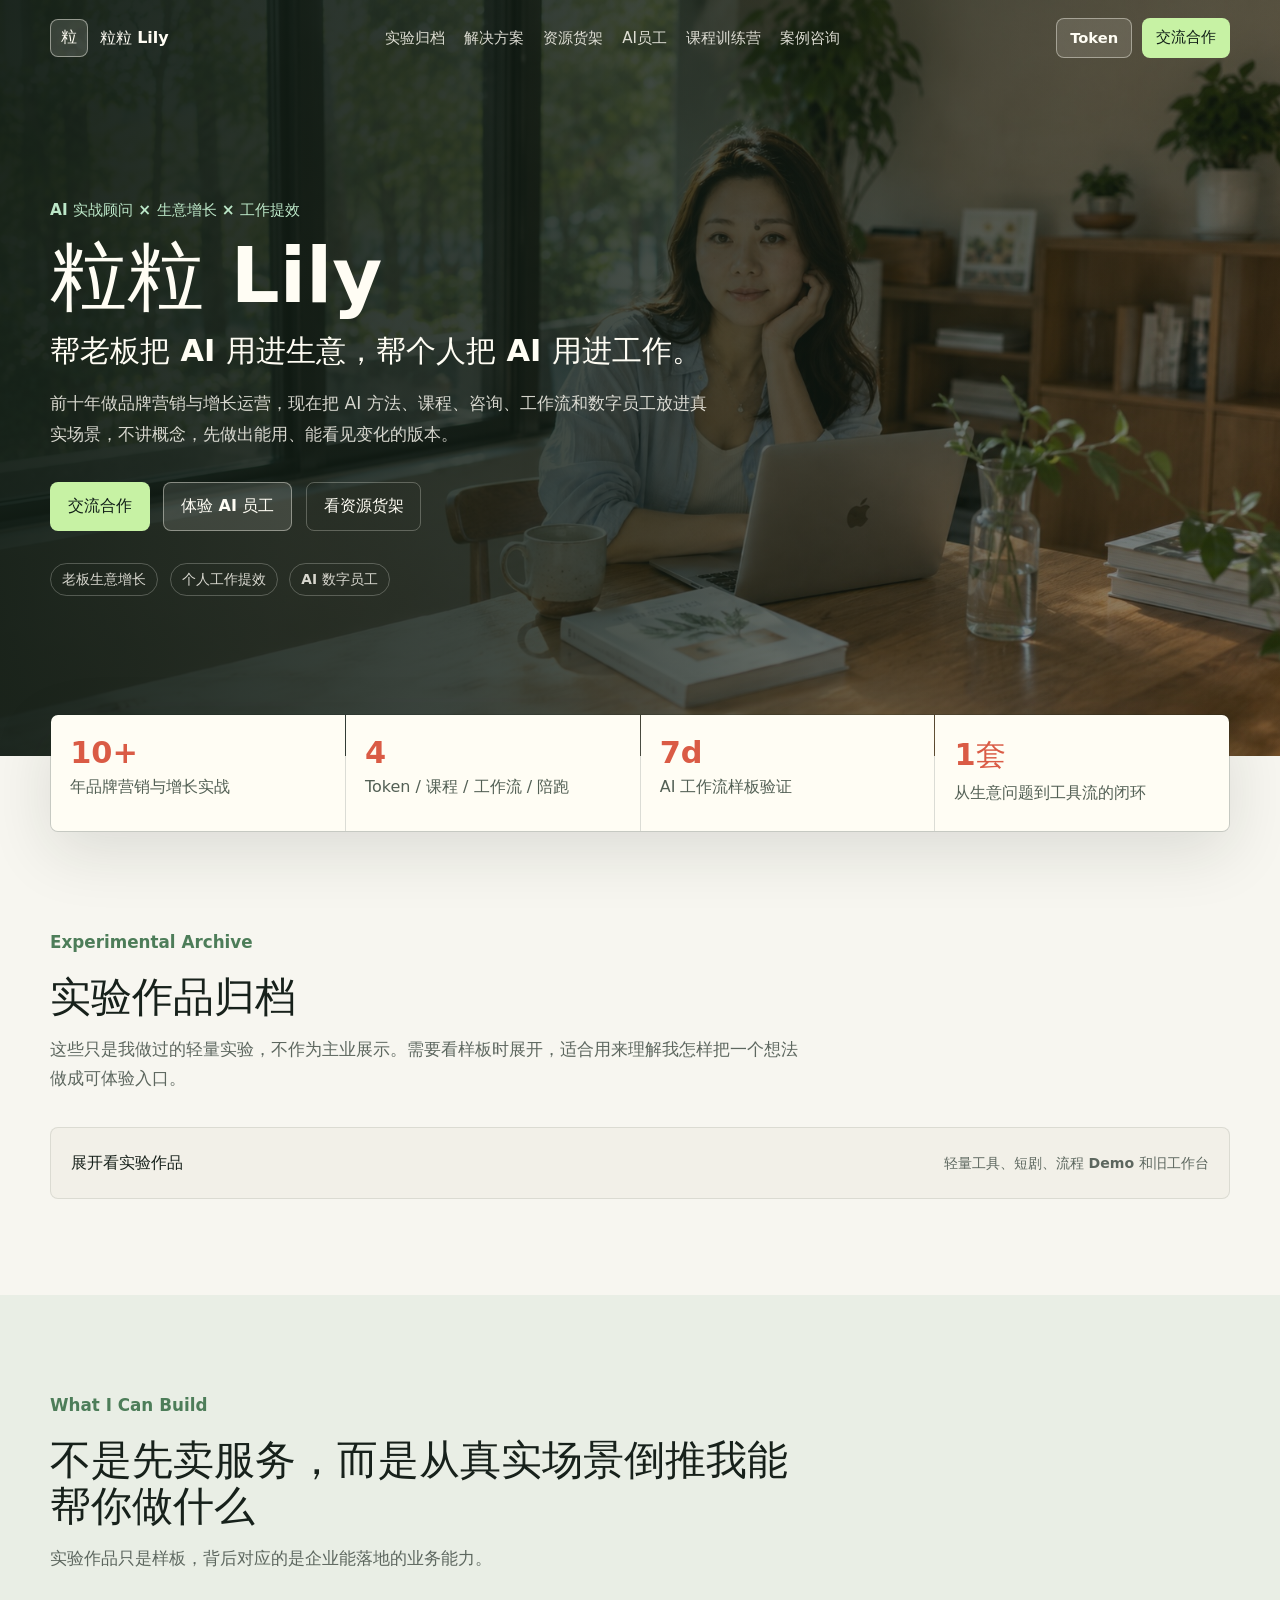
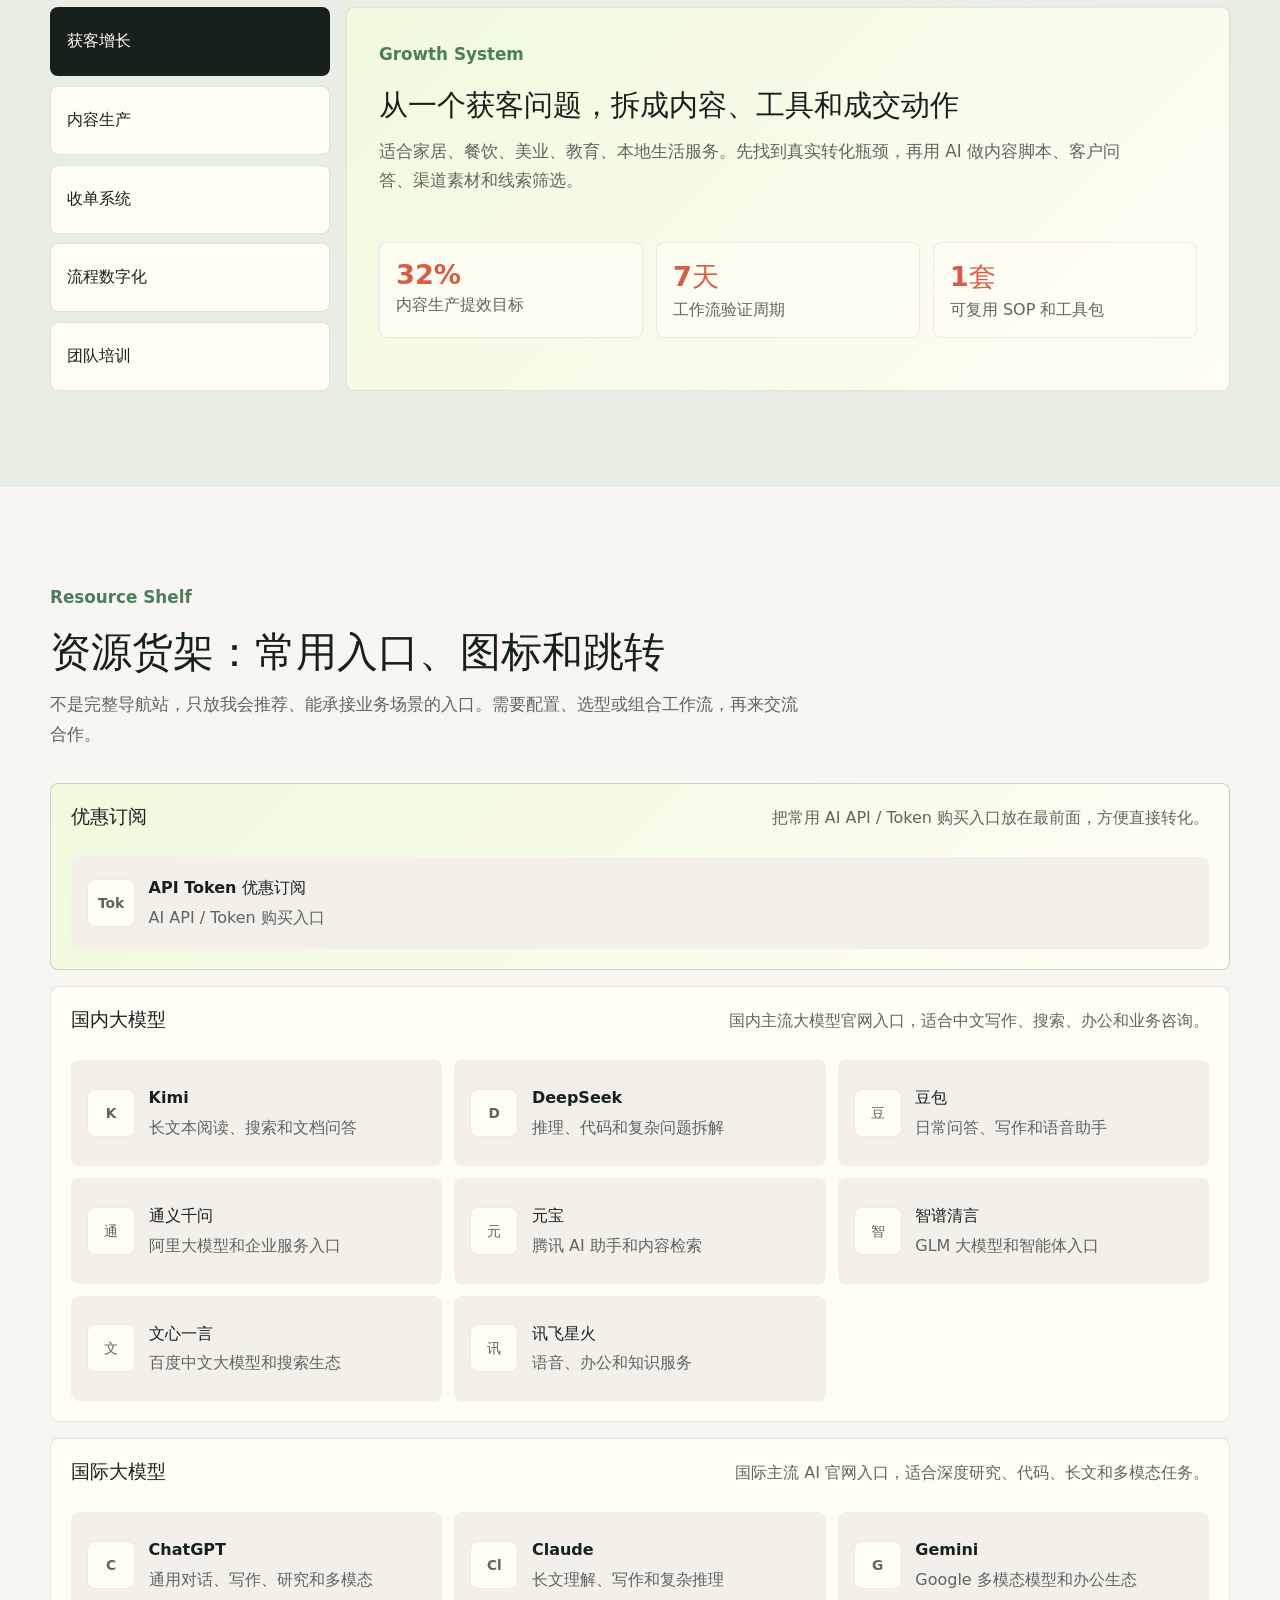
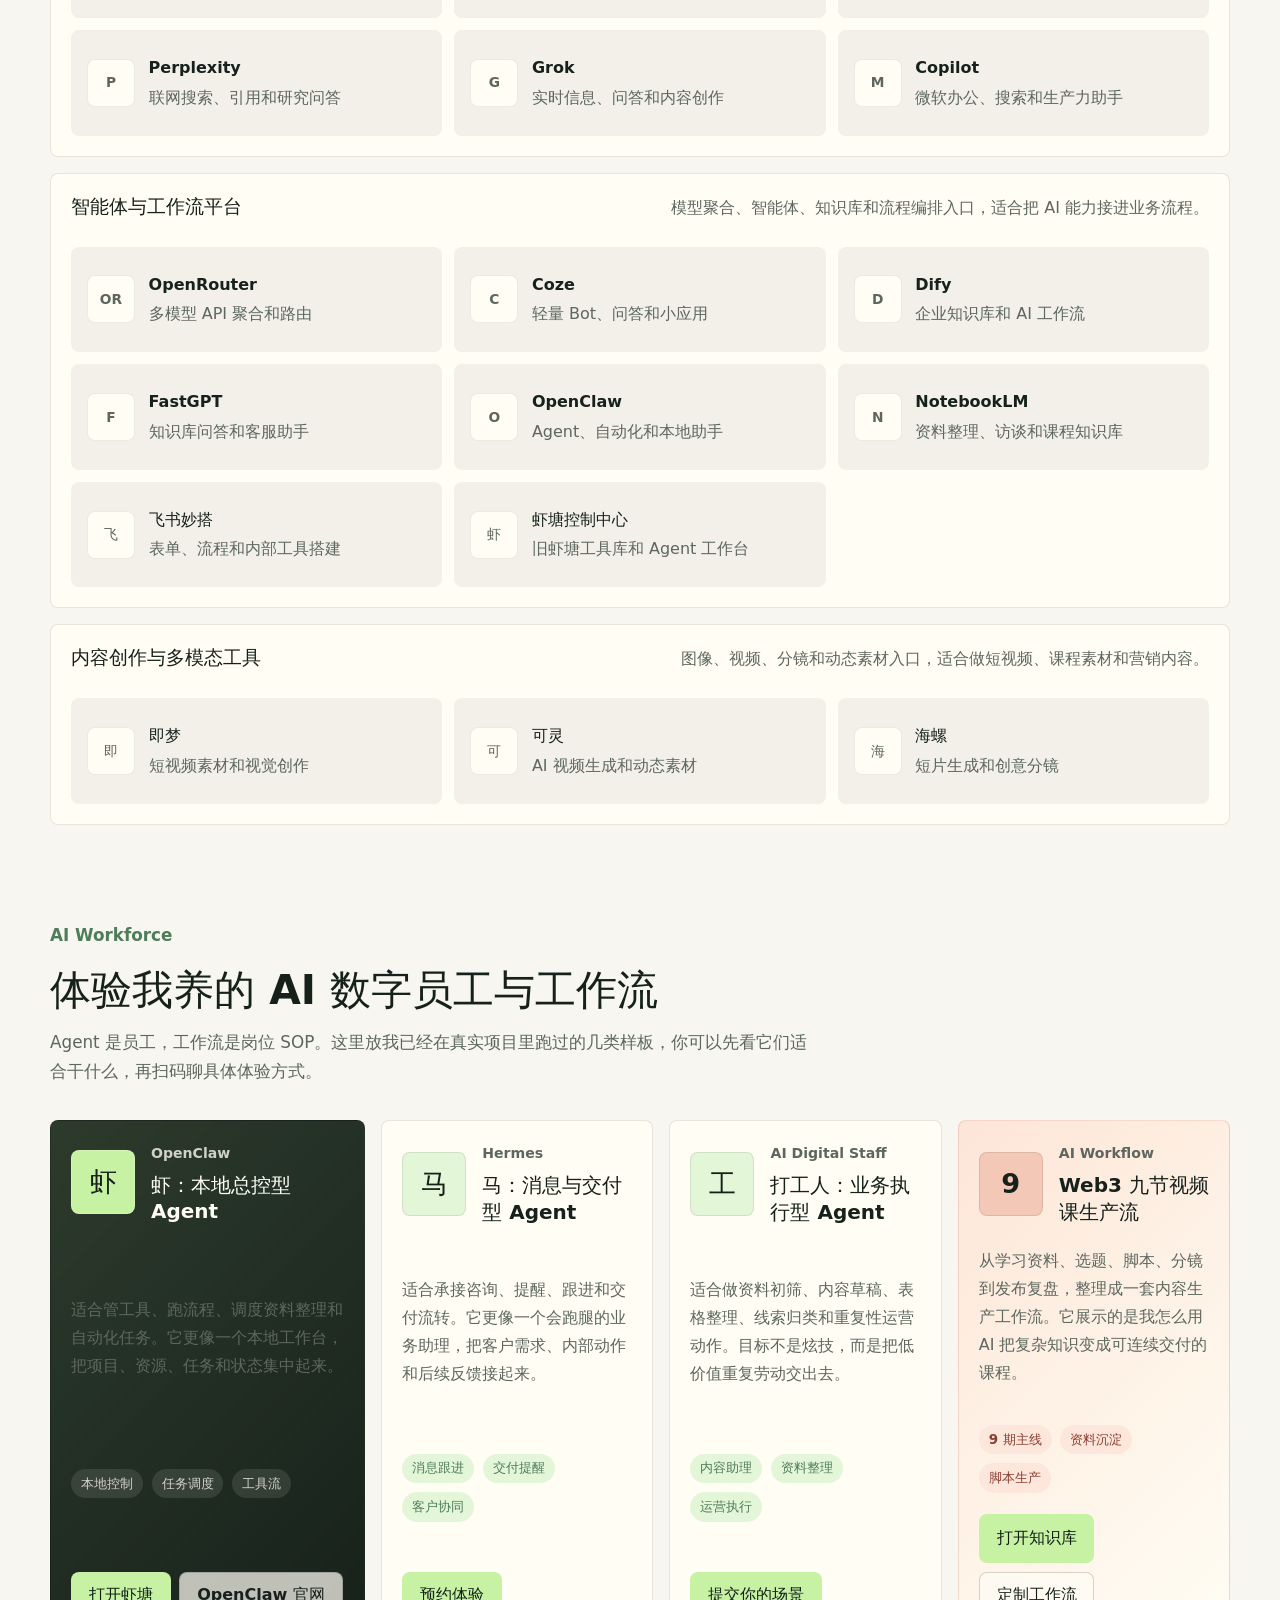
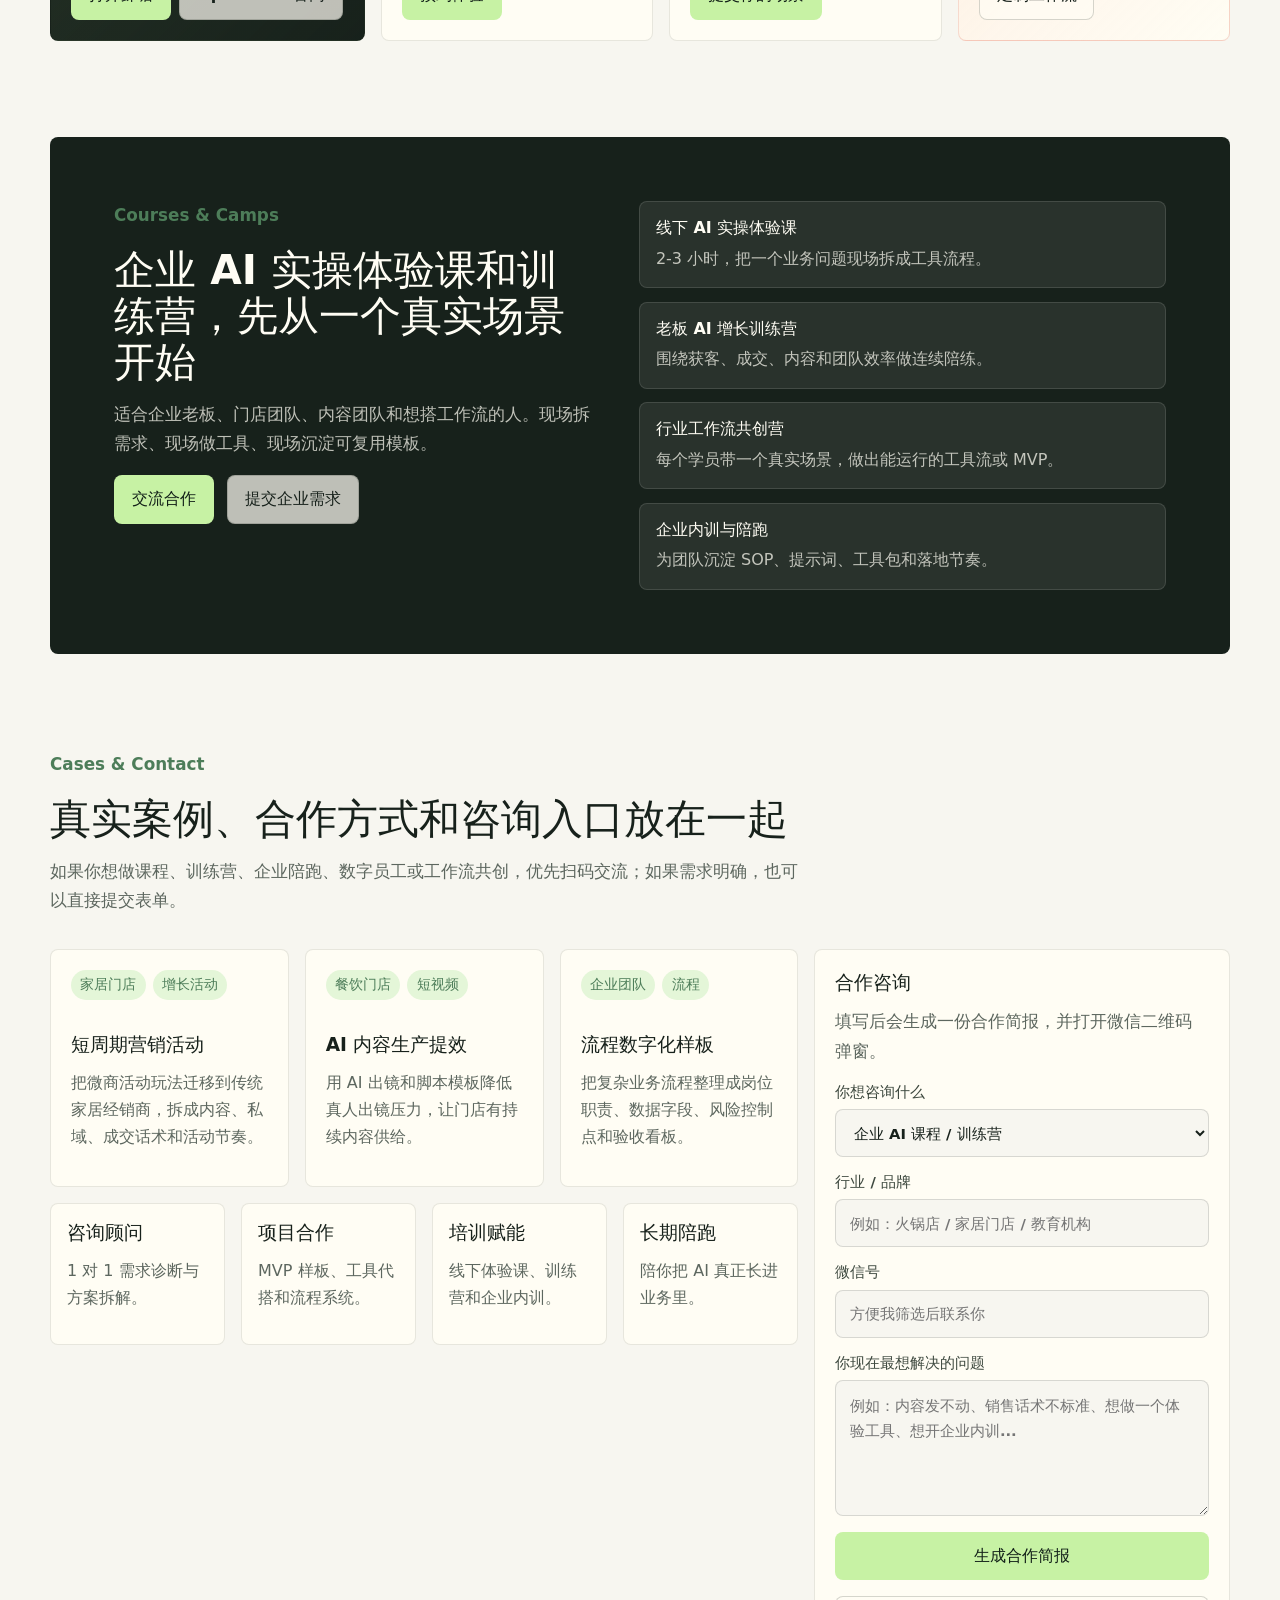
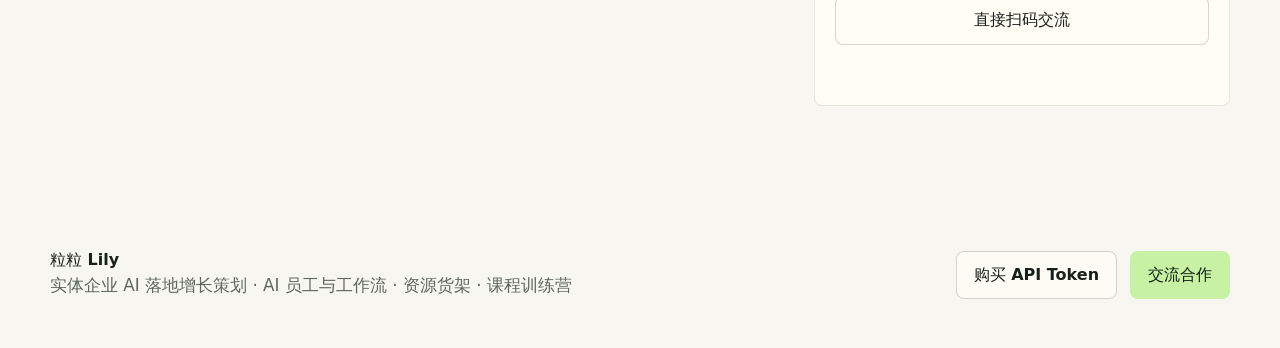
==== commit 3d60e29c: "Clarify positioning and add AI workflows" ====
--- a/index.html
+++ b/index.html
@@ -5,13 +5,13 @@
     <meta name="viewport" content="width=device-width, initial-scale=1.0" />
     <meta
       name="description"
-      content="粒粒 Lily：把 AI 真正用进实体生意里，提供 AI 实操课、训练营、小产品共创、企业陪跑和资源工具入口。"
+      content="粒粒 Lily：帮老板把 AI 用进生意，帮个人把 AI 用进工作，提供 AI 实操课、工作流、数字员工、资源工具和企业陪跑。"
     />
     <meta name="theme-color" content="#17211b" />
     <meta property="og:title" content="粒粒 Lily｜实体企业 AI 落地增长策划" />
     <meta
       property="og:description"
-      content="从真实业务场景开始，把 AI 方法、课程、工具和小产品连接成可落地的增长系统。"
+      content="从真实业务场景开始，把 AI 方法、课程、工具、工作流和数字员工连接成可落地的增长系统。"
     />
     <meta property="og:type" content="website" />
     <link rel="preload" as="image" href="./assets/lily-hero.jpg" />
@@ -30,7 +30,7 @@
       </button>
 
       <nav class="nav-links" aria-label="主导航" data-nav-links>
-        <a href="#products">小产品</a>
+        <a href="#products">实验归档</a>
         <a href="#solutions">解决方案</a>
         <a href="#resources">资源货架</a>
         <a href="#agents">AI员工</a>
@@ -50,23 +50,23 @@
       <section class="hero-section" aria-labelledby="hero-title">
         <div class="hero-overlay"></div>
         <div class="hero-content">
-          <p class="eyebrow">AI 实战顾问 × 普通创业者 × 实体商业增长</p>
+          <p class="eyebrow">AI 实战顾问 × 生意增长 × 工作提效</p>
           <h1 id="hero-title">粒粒 Lily</h1>
-          <p class="hero-lead">把 AI 真正用进你的生意里。</p>
+          <p class="hero-lead">帮老板把 AI 用进生意，帮个人把 AI 用进工作。</p>
           <p class="hero-copy">
-            前十年做品牌营销与增长运营，现在把 AI 方法、课程和咨询放在主线，小产品只作为真实场景的轻量入口。
+            前十年做品牌营销与增长运营，现在把 AI 方法、课程、咨询、工作流和数字员工放进真实场景，不讲概念，先做出能用、能看见变化的版本。
           </p>
 
-        <div class="hero-actions" aria-label="主要操作">
-          <a class="button button-primary" href="#products">看小产品入口</a>
-          <button class="button button-secondary" type="button" data-wechat>交流合作</button>
-          <a class="button button-ghost" href="#agents">体验 AI 员工</a>
-        </div>
+          <div class="hero-actions" aria-label="主要操作">
+            <button class="button button-primary" type="button" data-wechat>交流合作</button>
+            <a class="button button-secondary" href="#agents">体验 AI 员工</a>
+            <a class="button button-ghost" href="#resources">看资源货架</a>
+          </div>
 
           <div class="hero-meta" aria-label="合作状态">
-            <span>企业 AI 实操课</span>
-            <span>小产品共创</span>
-            <span>增长陪跑</span>
+            <span>老板生意增长</span>
+            <span>个人工作提效</span>
+            <span>AI 数字员工</span>
           </div>
         </div>
       </section>
@@ -78,26 +78,32 @@
         </div>
         <div class="signal-item">
           <strong>4</strong>
-          <span>Token / 课程 / 咨询 / 陪跑</span>
+          <span>Token / 课程 / 工作流 / 陪跑</span>
         </div>
         <div class="signal-item">
           <strong>7d</strong>
-          <span>小产品验证周期</span>
+          <span>AI 工作流样板验证</span>
         </div>
         <div class="signal-item">
           <strong>1套</strong>
-          <span>从 idea 到产品的落地闭环</span>
+          <span>从生意问题到工具流的闭环</span>
         </div>
       </section>
 
       <section class="section" id="products">
         <div class="section-heading">
-          <p class="eyebrow muted">Small Products</p>
-          <h2>小产品和本地实验，只做轻量入口索引</h2>
-          <p>这些不是主业，也不硬包装成“大产品”。这里放名字、简介、状态和可打开入口，没整理好的先作为合作演示素材。</p>
-        </div>
-
-        <div class="product-grid">
+          <p class="eyebrow muted">Experimental Archive</p>
+          <h2>实验作品归档</h2>
+          <p>这些只是我做过的轻量实验，不作为主业展示。需要看样板时展开，适合用来理解我怎样把一个想法做成可体验入口。</p>
+        </div>
+
+        <details class="product-archive">
+          <summary>
+            <span>展开看实验作品</span>
+            <small>轻量工具、短剧、流程 Demo 和旧工作台</small>
+          </summary>
+
+          <div class="product-grid">
           <article class="product-card">
             <span class="project-icon">净</span>
             <h3>净片工坊</h3>
@@ -129,37 +135,44 @@
             <span class="status-pill">课程样板</span>
           </article>
           <article class="product-card">
+            <span class="project-icon">剧</span>
+            <h3>AI 真人短剧工作流</h3>
+            <p>用脚本、分镜、数字分身和剪辑流程，把真人短剧做成可复用生产线。</p>
+            <a class="text-link" href="https://jimeng.jianying.com/" target="_blank" rel="noopener">即梦创作入口</a>
+          </article>
+          <article class="product-card">
             <span class="project-icon">增</span>
             <h3>粒粒 AI 增长控制台</h3>
             <p>课程、AI 员工、收益记录和增长任务台。</p>
             <span class="status-pill">规划中</span>
           </article>
-        </div>
-
-        <details class="archive-projects">
-          <summary>其他本地实验项目</summary>
-          <div class="archive-grid">
-            <span>净片工坊小程序</span>
-            <span>净片工坊管理后台</span>
-            <span>游戏陪玩小程序 V1</span>
-            <span>盛和岗位 Demo Hub</span>
-            <span>盛和 AI 投研 Demo</span>
-            <span>Onchain Trading Bot</span>
-            <span>虾塘控制中心</span>
-            <span>养虾总控台</span>
-            <span>家居 AI 课程重制包</span>
-            <span>知识收集器</span>
-            <span>虾协同面板</span>
-            <span>Web3 内容工作流知识库</span>
-          </div>
+          </div>
+
+          <details class="archive-projects">
+            <summary>其他本地实验项目</summary>
+            <div class="archive-grid">
+              <span>净片工坊小程序</span>
+              <span>净片工坊管理后台</span>
+              <span>游戏陪玩小程序 V1</span>
+              <span>盛和岗位 Demo Hub</span>
+              <span>盛和 AI 投研 Demo</span>
+              <span>Onchain Trading Bot</span>
+              <span>虾塘控制中心</span>
+              <span>养虾总控台</span>
+              <span>家居 AI 课程重制包</span>
+              <span>知识收集器</span>
+              <span>虾协同面板</span>
+              <span>Web3 内容工作流知识库</span>
+            </div>
+          </details>
         </details>
       </section>
 
       <section class="section section-contrast" id="solutions">
         <div class="section-heading">
           <p class="eyebrow muted">What I Can Build</p>
-          <h2>不是先卖服务，而是从产品倒推我能帮你做什么</h2>
-          <p>小产品只是样板，背后对应的是企业能落地的业务能力。</p>
+          <h2>不是先卖服务，而是从真实场景倒推我能帮你做什么</h2>
+          <p>实验作品只是样板，背后对应的是企业能落地的业务能力。</p>
         </div>
 
         <div class="solution-board">
@@ -176,7 +189,7 @@
             <p id="solutionText">适合家居、餐饮、美业、教育、本地生活服务。先找到真实转化瓶颈，再用 AI 做内容脚本、客户问答、渠道素材和线索筛选。</p>
             <div class="stat-list" aria-label="方案指标">
               <div class="stat"><b id="solutionStatA">32%</b><span>内容生产提效目标</span></div>
-              <div class="stat"><b id="solutionStatB">7天</b><span>小产品验证周期</span></div>
+              <div class="stat"><b id="solutionStatB">7天</b><span>工作流验证周期</span></div>
               <div class="stat"><b id="solutionStatC">1套</b><span>可复用 SOP 和工具包</span></div>
             </div>
           </div>
@@ -345,8 +358,8 @@
       <section class="section agents-section" id="agents">
         <div class="section-heading">
           <p class="eyebrow muted">AI Workforce</p>
-          <h2>体验我养的 AI 数字员工</h2>
-          <p>这些不是单纯工具链接，而是已经被我放进真实工作流里的 Agent 员工。你可以先看它们适合干什么，再扫码聊具体体验方式。</p>
+          <h2>体验我养的 AI 数字员工与工作流</h2>
+          <p>Agent 是员工，工作流是岗位 SOP。这里放我已经在真实项目里跑过的几类样板，你可以先看它们适合干什么，再扫码聊具体体验方式。</p>
         </div>
 
         <div class="agent-grid" aria-label="AI 数字员工">
@@ -407,6 +420,26 @@
               <a class="button button-primary" href="#cases">提交你的场景</a>
             </div>
           </article>
+
+          <article class="agent-card agent-card-workflow">
+            <div class="agent-card-top">
+              <span class="agent-avatar">9</span>
+              <div>
+                <p class="agent-kicker">AI Workflow</p>
+                <h3>Web3 九节视频课生产流</h3>
+              </div>
+            </div>
+            <p>从学习资料、选题、脚本、分镜到发布复盘，整理成一套内容生产工作流。它展示的是我怎么用 AI 把复杂知识变成可连续交付的课程。</p>
+            <div class="agent-tags">
+              <span>9 期主线</span>
+              <span>资料沉淀</span>
+              <span>脚本生产</span>
+            </div>
+            <div class="agent-actions">
+              <a class="button button-primary" href="./workflows/web3-knowledge/" target="_blank" rel="noopener">打开知识库</a>
+              <button class="button button-secondary light" type="button" data-wechat>定制工作流</button>
+            </div>
+          </article>
         </div>
       </section>
 
@@ -414,7 +447,7 @@
         <div class="course-main">
           <p class="eyebrow muted">Courses & Camps</p>
           <h2>企业 AI 实操体验课和训练营，先从一个真实场景开始</h2>
-          <p>适合企业老板、门店团队、内容团队和想共创小产品的人。现场拆需求、现场做工具、现场沉淀可复用模板。</p>
+          <p>适合企业老板、门店团队、内容团队和想搭工作流的人。现场拆需求、现场做工具、现场沉淀可复用模板。</p>
           <div class="hero-actions">
             <button class="button button-primary" type="button" data-wechat>交流合作</button>
             <a class="button button-secondary light" href="#cases">提交企业需求</a>
@@ -423,7 +456,7 @@
         <div class="course-list">
           <article><b>线下 AI 实操体验课</b><span>2-3 小时，把一个业务问题现场拆成工具流程。</span></article>
           <article><b>老板 AI 增长训练营</b><span>围绕获客、成交、内容和团队效率做连续陪练。</span></article>
-          <article><b>行业小产品共创营</b><span>每个学员带一个真实 idea，做出能体验的 MVP。</span></article>
+          <article><b>行业工作流共创营</b><span>每个学员带一个真实场景，做出能运行的工具流或 MVP。</span></article>
           <article><b>企业内训与陪跑</b><span>为团队沉淀 SOP、提示词、工具包和落地节奏。</span></article>
         </div>
       </section>
@@ -432,7 +465,7 @@
         <div class="section-heading">
           <p class="eyebrow muted">Cases & Contact</p>
           <h2>真实案例、合作方式和咨询入口放在一起</h2>
-          <p>如果你想做课程、训练营、企业陪跑或小产品共创，优先扫码交流；如果需求明确，也可以直接提交表单。</p>
+          <p>如果你想做课程、训练营、企业陪跑、数字员工或工作流共创，优先扫码交流；如果需求明确，也可以直接提交表单。</p>
         </div>
 
         <div class="case-layout">
@@ -457,7 +490,7 @@
 
             <div class="method-grid">
               <article><h3>咨询顾问</h3><p>1 对 1 需求诊断与方案拆解。</p></article>
-              <article><h3>项目合作</h3><p>小产品 MVP、工具代搭和流程系统。</p></article>
+              <article><h3>项目合作</h3><p>MVP 样板、工具代搭和流程系统。</p></article>
               <article><h3>培训赋能</h3><p>线下体验课、训练营和企业内训。</p></article>
               <article><h3>长期陪跑</h3><p>陪你把 AI 真正长进业务里。</p></article>
             </div>
@@ -472,7 +505,8 @@
                 <select name="intent">
                   <option>企业 AI 课程 / 训练营</option>
                   <option>企业 AI 诊断 / 陪跑</option>
-                  <option>小产品共创 / 工具代搭</option>
+                  <option>AI 工作流 / 数字员工体验</option>
+                  <option>工具代搭 / MVP 共创</option>
                   <option>Token / API 使用咨询</option>
                 </select>
               </label>
@@ -500,7 +534,7 @@
     <footer class="footer">
       <div>
         <strong>粒粒 Lily</strong>
-        <span>实体企业 AI 落地增长策划 · 小产品入口 · 资源货架 · 课程训练营</span>
+        <span>实体企业 AI 落地增长策划 · AI 员工与工作流 · 资源货架 · 课程训练营</span>
       </div>
       <div class="footer-actions">
         <a class="button button-secondary light" href="https://soul.mixiaoxiao.com/register?aff=N5UYH9WLWAF4" target="_blank" rel="noopener sponsored">购买 API Token</a>
@@ -519,16 +553,16 @@
             <img src="./assets/wechat-qr.jpg" alt="客户扫码添加粒粒微信二维码" onerror="this.src='./assets/wechat-qr-placeholder.png'" />
           </div>
           <div class="modal-copy">
-            <p>扫码加我微信，适合聊企业 AI 实操课、训练营、小产品共创、Token 使用和企业陪跑。</p>
+            <p>扫码加我微信，适合聊企业 AI 实操课、训练营、工作流共创、Token 使用和企业陪跑。</p>
             <div class="wechat-id">
               <b id="wechatId">粒粒｜AI落地增长策划</b>
               <button class="copy-btn" type="button" data-copy-wechat>复制</button>
             </div>
             <ul>
               <li>企业 AI 实操体验课 / 训练营咨询</li>
-              <li>想把一个业务 idea 做成可体验小产品</li>
+              <li>想把一个业务 idea 做成可体验工具或工作流</li>
               <li>需要 API Token、工具选择或工作流建议</li>
-              <li>企业内训、陪跑、内容提效和收单系统</li>
+              <li>企业内训、陪跑、内容提效、数字员工和收单系统</li>
             </ul>
           </div>
         </div>
--- a/styles.css
+++ b/styles.css
@@ -324,6 +324,43 @@
   grid-template-columns: repeat(3, minmax(0, 1fr));
 }
 
+.product-archive {
+  border: 1px solid rgba(23, 33, 27, 0.1);
+  border-radius: 8px;
+  overflow: hidden;
+  background: #f2f0e8;
+}
+
+.product-archive > summary {
+  display: flex;
+  min-height: 4.4rem;
+  align-items: center;
+  justify-content: space-between;
+  gap: 1rem;
+  padding: 1rem 1.25rem;
+  cursor: pointer;
+  color: #17211b;
+  font-weight: 850;
+}
+
+.product-archive > summary small {
+  color: #5d675f;
+  font-size: 0.88rem;
+  font-weight: 700;
+}
+
+.product-archive[open] > summary {
+  border-bottom: 1px solid rgba(23, 33, 27, 0.08);
+}
+
+.product-archive > .product-grid {
+  padding: 1.25rem;
+}
+
+.product-archive .archive-projects {
+  margin: 0 1.25rem 1.25rem;
+}
+
 .product-card,
 .case-card,
 .method-grid article,
@@ -591,7 +628,7 @@
 
 .agent-grid {
   display: grid;
-  grid-template-columns: 1.15fr 0.925fr 0.925fr;
+  grid-template-columns: 1.1fr repeat(3, minmax(0, 0.95fr));
   gap: 1rem;
 }
 
@@ -614,6 +651,13 @@
     #17211b;
 }
 
+.agent-card-workflow {
+  border-color: rgba(218, 91, 69, 0.22);
+  background:
+    linear-gradient(135deg, rgba(252, 220, 204, 0.7), rgba(255, 253, 244, 0.94)),
+    #fffdf4;
+}
+
 .agent-card-top {
   display: flex;
   align-items: center;
@@ -637,6 +681,10 @@
 .agent-card-primary .agent-avatar {
   border-color: rgba(255, 253, 244, 0.22);
   background: #c7f2a4;
+}
+
+.agent-card-workflow .agent-avatar {
+  background: #f3c8b6;
 }
 
 .agent-kicker {
@@ -680,6 +728,11 @@
 
 .agent-card-primary .agent-tags span {
   background: rgba(255, 253, 244, 0.1);
+}
+
+.agent-card-workflow .agent-tags span {
+  color: #8a3e2f;
+  background: #fde6dc;
 }
 
 .course-section {
@@ -915,6 +968,12 @@
 .copy-btn {
   min-height: 2.2rem;
   padding: 0 0.7rem;
+}
+
+@media (max-width: 1180px) {
+  .agent-grid {
+    grid-template-columns: repeat(2, minmax(0, 1fr));
+  }
 }
 
 @media (max-width: 980px) {
@@ -987,6 +1046,11 @@
     padding: 4.5rem 0;
   }
 
+  .product-archive > summary {
+    align-items: flex-start;
+    flex-direction: column;
+  }
+
   .section-heading h2,
   .course-main h2 {
     font-size: 2.1rem;
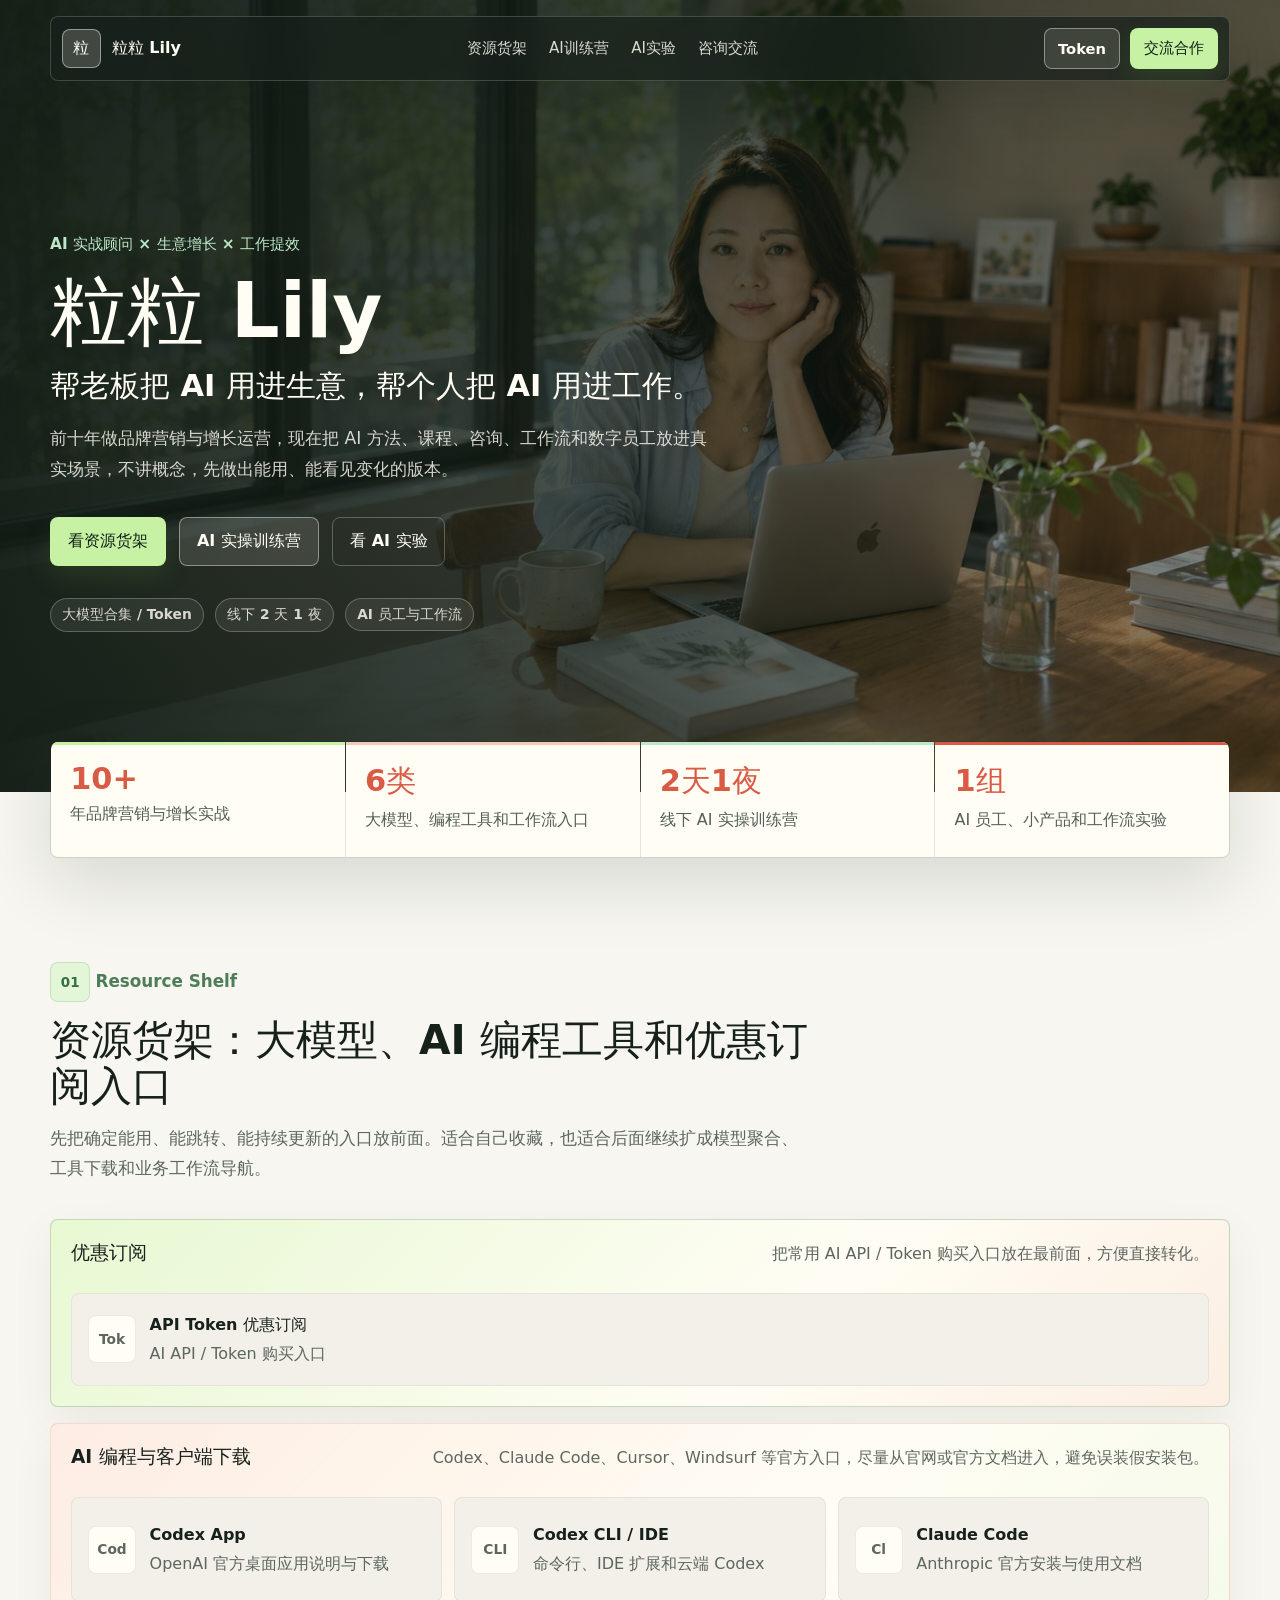
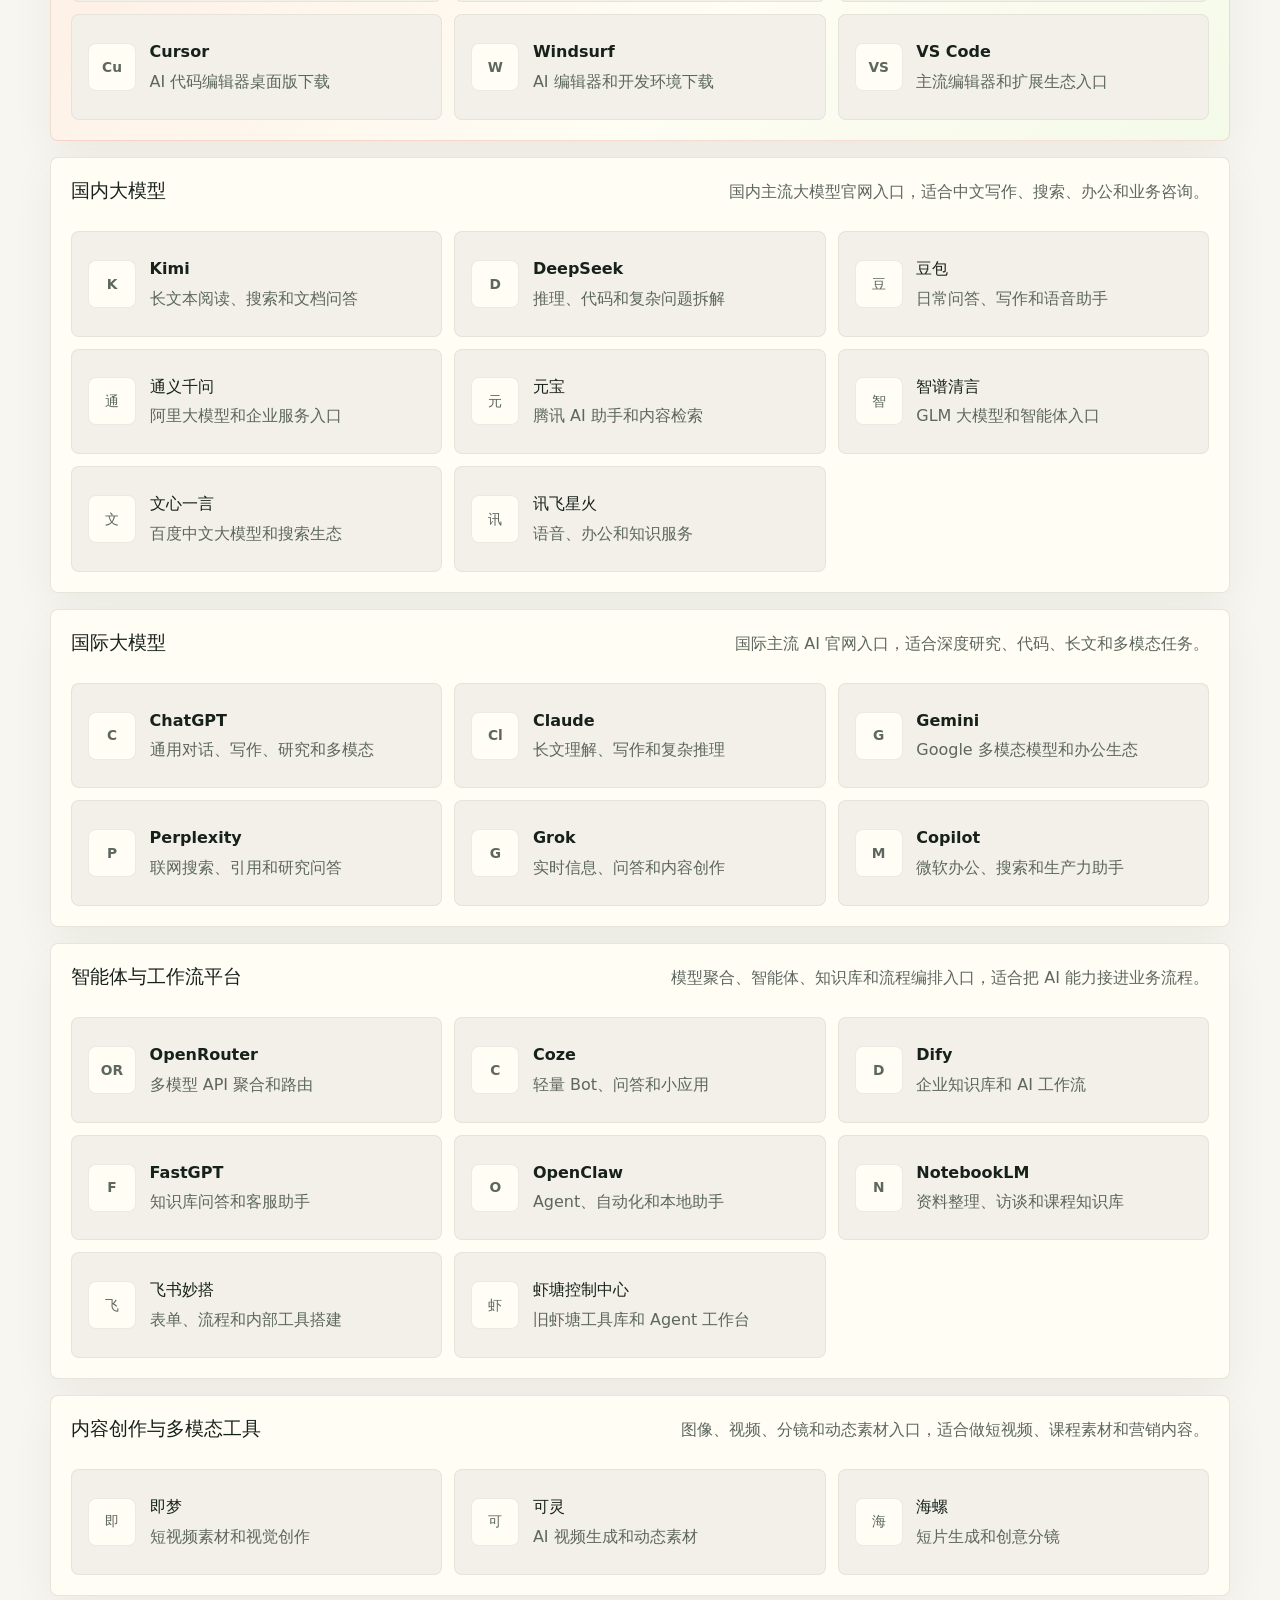
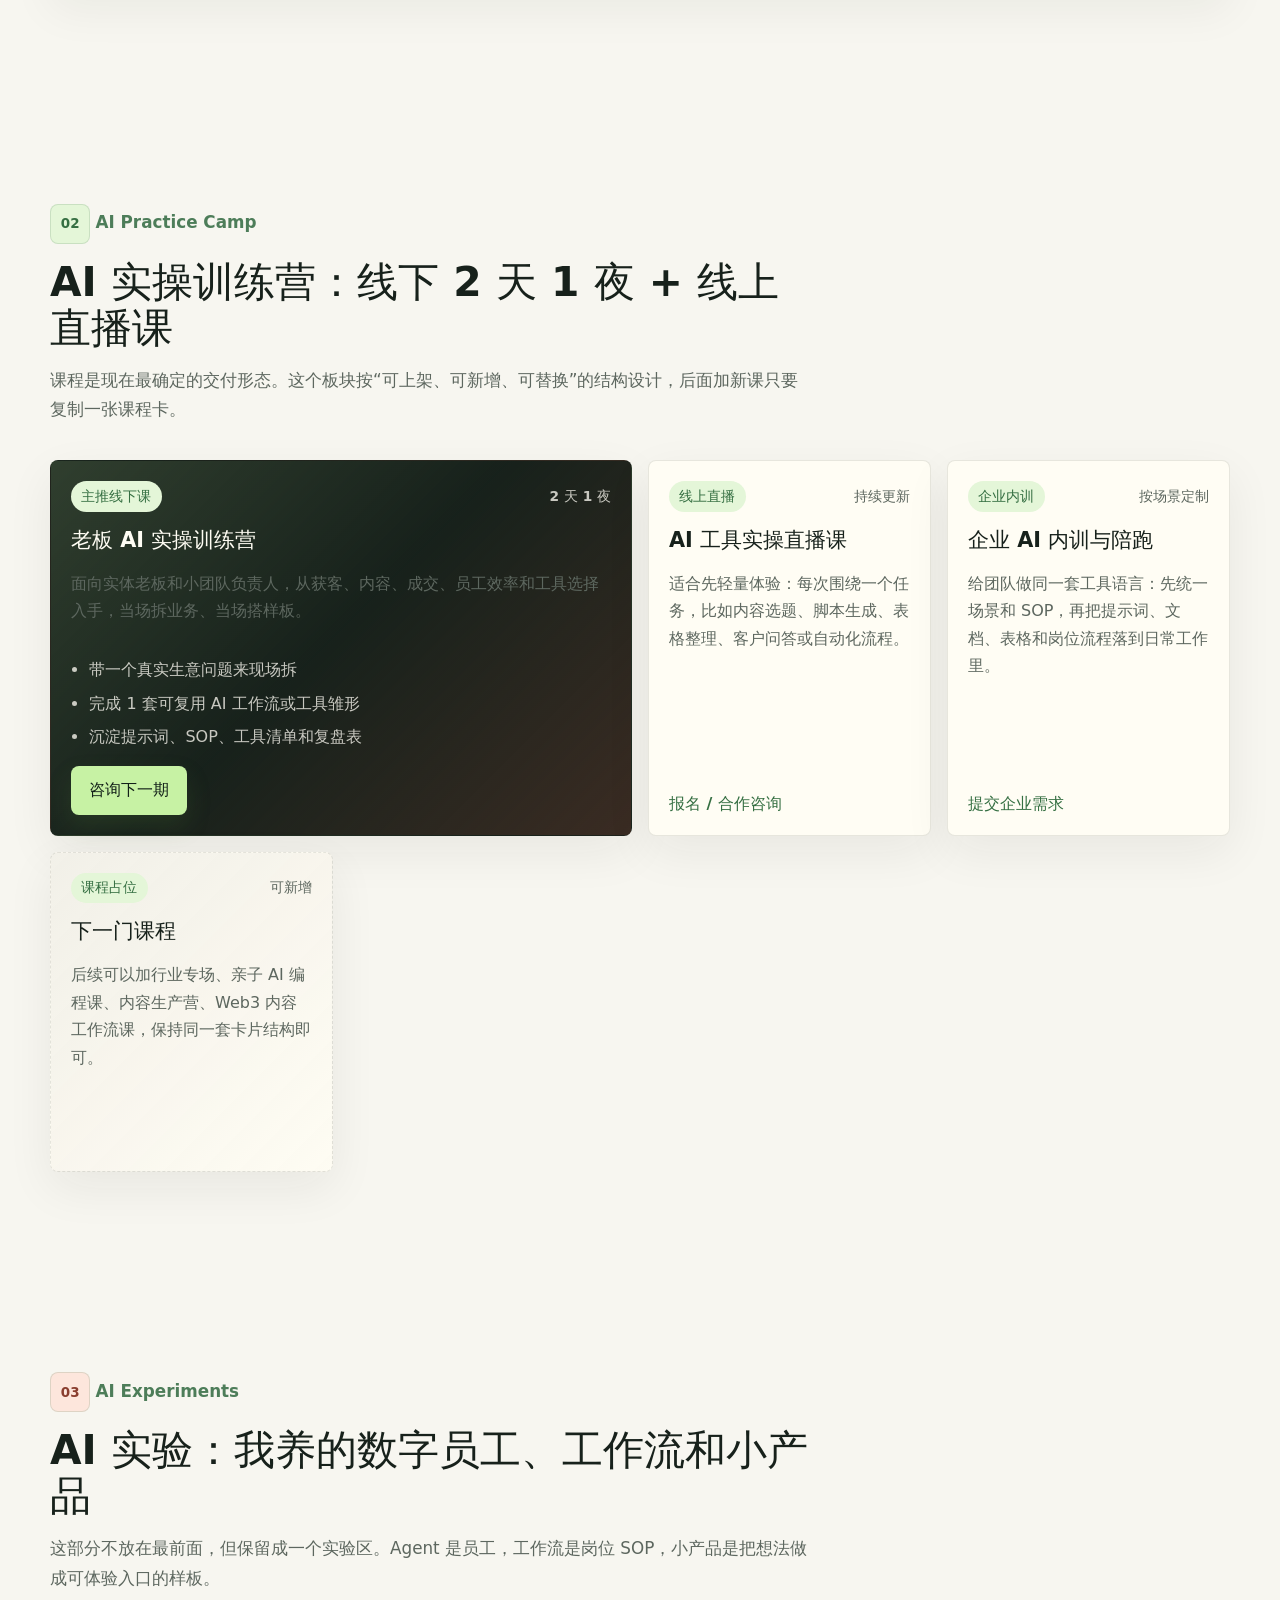
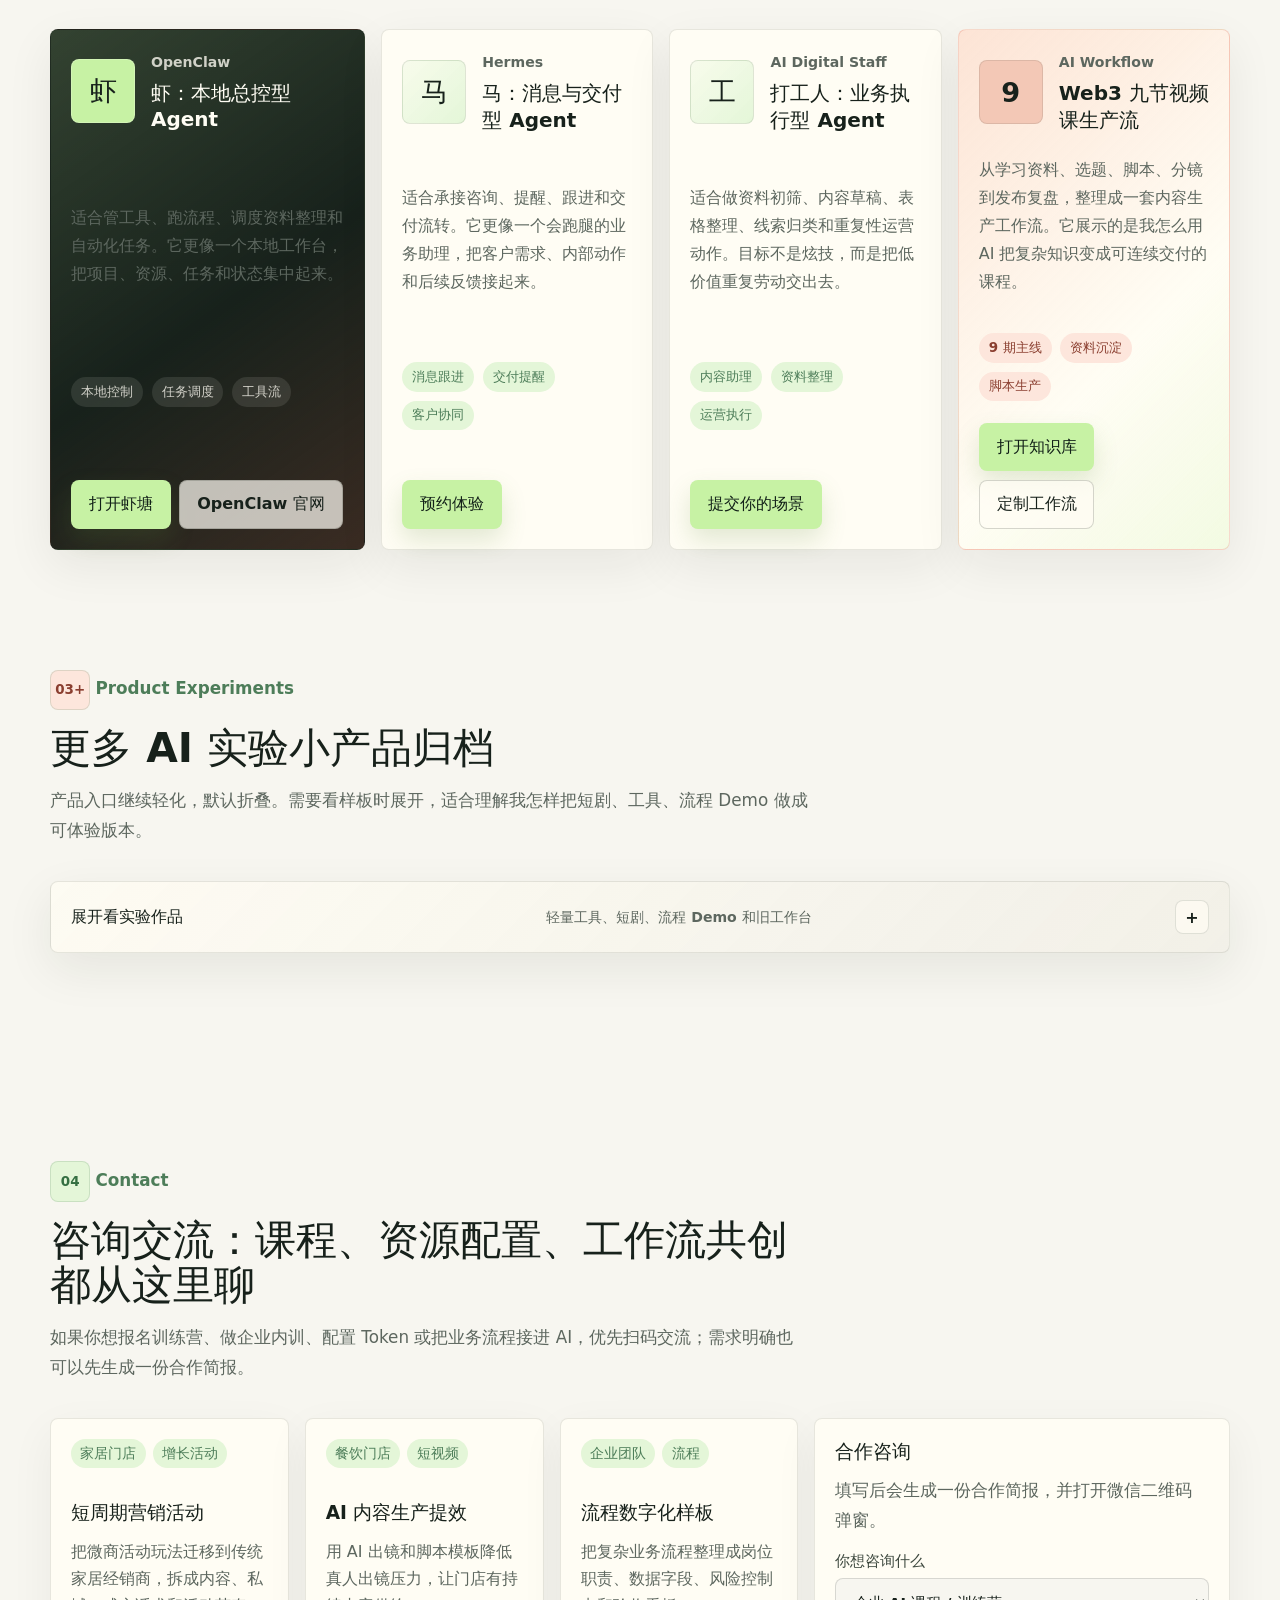
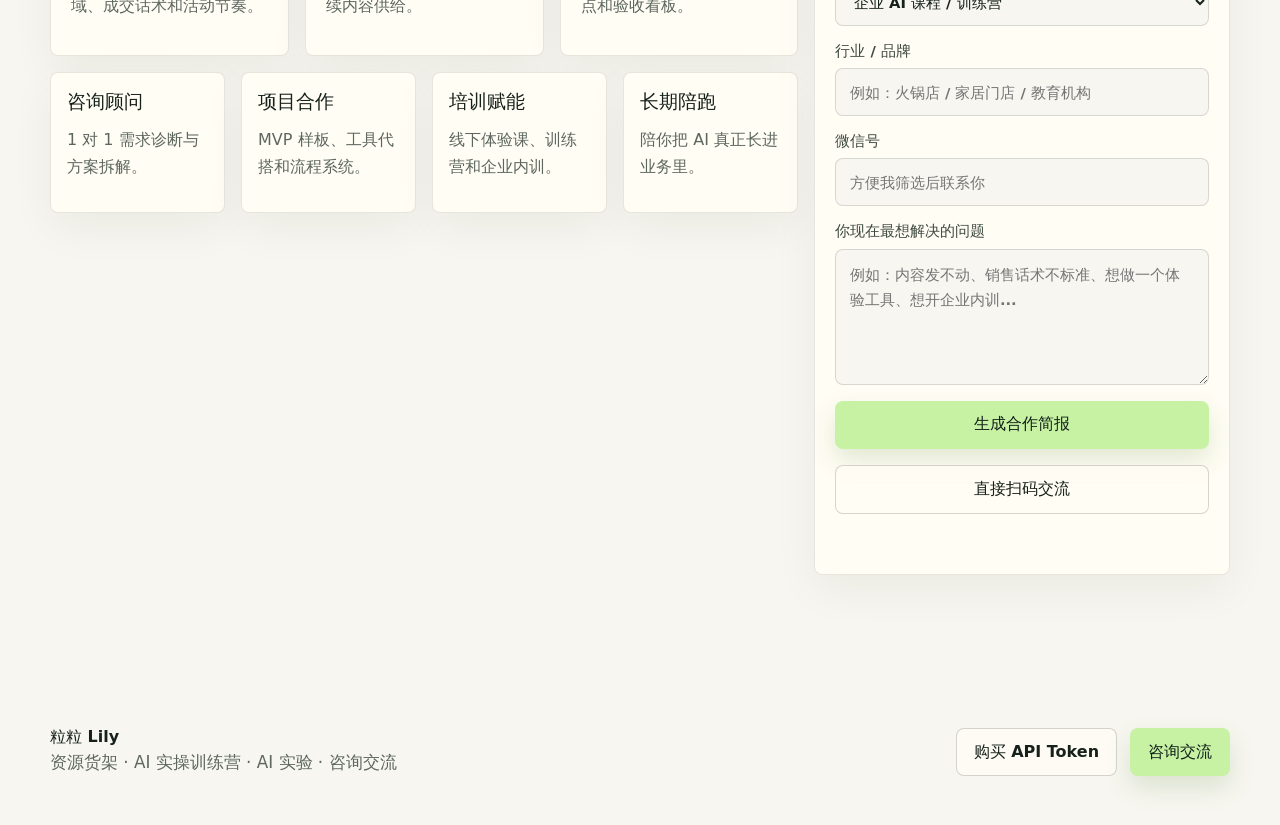
==== commit 50b517d2: "Reorder homepage around resources and courses" ====
--- a/index.html
+++ b/index.html
@@ -30,12 +30,10 @@
       </button>
 
       <nav class="nav-links" aria-label="主导航" data-nav-links>
-        <a href="#products">实验归档</a>
-        <a href="#solutions">解决方案</a>
         <a href="#resources">资源货架</a>
-        <a href="#agents">AI员工</a>
-        <a href="#courses">课程训练营</a>
-        <a href="#cases">案例咨询</a>
+        <a href="#courses">AI训练营</a>
+        <a href="#experiments">AI实验</a>
+        <a href="#contact">咨询交流</a>
       </nav>
 
       <div class="nav-actions">
@@ -58,15 +56,15 @@
           </p>
 
           <div class="hero-actions" aria-label="主要操作">
-            <button class="button button-primary" type="button" data-wechat>交流合作</button>
-            <a class="button button-secondary" href="#agents">体验 AI 员工</a>
-            <a class="button button-ghost" href="#resources">看资源货架</a>
+            <a class="button button-primary" href="#resources">看资源货架</a>
+            <a class="button button-secondary" href="#courses">AI 实操训练营</a>
+            <a class="button button-ghost" href="#experiments">看 AI 实验</a>
           </div>
 
           <div class="hero-meta" aria-label="合作状态">
-            <span>老板生意增长</span>
-            <span>个人工作提效</span>
-            <span>AI 数字员工</span>
+            <span>大模型合集 / Token</span>
+            <span>线下 2 天 1 夜</span>
+            <span>AI 员工与工作流</span>
           </div>
         </div>
       </section>
@@ -77,24 +75,358 @@
           <span>年品牌营销与增长实战</span>
         </div>
         <div class="signal-item">
-          <strong>4</strong>
-          <span>Token / 课程 / 工作流 / 陪跑</span>
+          <strong>6类</strong>
+          <span>大模型、编程工具和工作流入口</span>
         </div>
         <div class="signal-item">
-          <strong>7d</strong>
-          <span>AI 工作流样板验证</span>
+          <strong>2天1夜</strong>
+          <span>线下 AI 实操训练营</span>
         </div>
         <div class="signal-item">
-          <strong>1套</strong>
-          <span>从生意问题到工具流的闭环</span>
+          <strong>1组</strong>
+          <span>AI 员工、小产品和工作流实验</span>
         </div>
       </section>
 
-      <section class="section" id="products">
+      <section class="section" id="resources">
         <div class="section-heading">
-          <p class="eyebrow muted">Experimental Archive</p>
-          <h2>实验作品归档</h2>
-          <p>这些只是我做过的轻量实验，不作为主业展示。需要看样板时展开，适合用来理解我怎样把一个想法做成可体验入口。</p>
+          <p class="eyebrow muted">Resource Shelf</p>
+          <h2>资源货架：大模型、AI 编程工具和优惠订阅入口</h2>
+          <p>先把确定能用、能跳转、能持续更新的入口放前面。适合自己收藏，也适合后面继续扩成模型聚合、工具下载和业务工作流导航。</p>
+        </div>
+
+        <div class="resource-shelf">
+          <article class="tool-group tool-group-featured">
+            <div class="tool-group-head">
+              <h3>优惠订阅</h3>
+              <p>把常用 AI API / Token 购买入口放在最前面，方便直接转化。</p>
+            </div>
+            <div class="tool-grid">
+              <a class="tool-card" href="https://soul.mixiaoxiao.com/register?aff=N5UYH9WLWAF4" target="_blank" rel="noopener sponsored">
+                <span class="tool-logo" data-fallback="Tok"><img src="https://www.google.com/s2/favicons?sz=128&domain_url=https://soul.mixiaoxiao.com/" alt="" loading="lazy" decoding="async" onerror="this.remove()" /></span>
+                <span class="tool-copy"><b>API Token 优惠订阅</b><span>AI API / Token 购买入口</span></span>
+              </a>
+            </div>
+          </article>
+
+          <article class="tool-group tool-group-dev">
+            <div class="tool-group-head">
+              <h3>AI 编程与客户端下载</h3>
+              <p>Codex、Claude Code、Cursor、Windsurf 等官方入口，尽量从官网或官方文档进入，避免误装假安装包。</p>
+            </div>
+            <div class="tool-grid">
+              <a class="tool-card" href="https://developers.openai.com/codex/app" target="_blank" rel="noopener">
+                <span class="tool-logo" data-fallback="Cod"><img src="https://www.google.com/s2/favicons?sz=128&domain_url=https://openai.com/" alt="" loading="lazy" decoding="async" onerror="this.remove()" /></span>
+                <span class="tool-copy"><b>Codex App</b><span>OpenAI 官方桌面应用说明与下载</span></span>
+              </a>
+              <a class="tool-card" href="https://developers.openai.com/codex/quickstart#setup" target="_blank" rel="noopener">
+                <span class="tool-logo" data-fallback="CLI"><img src="https://www.google.com/s2/favicons?sz=128&domain_url=https://developers.openai.com/" alt="" loading="lazy" decoding="async" onerror="this.remove()" /></span>
+                <span class="tool-copy"><b>Codex CLI / IDE</b><span>命令行、IDE 扩展和云端 Codex</span></span>
+              </a>
+              <a class="tool-card" href="https://docs.anthropic.com/en/docs/claude-code/getting-started" target="_blank" rel="noopener">
+                <span class="tool-logo" data-fallback="Cl"><img src="https://www.google.com/s2/favicons?sz=128&domain_url=https://claude.ai/" alt="" loading="lazy" decoding="async" onerror="this.remove()" /></span>
+                <span class="tool-copy"><b>Claude Code</b><span>Anthropic 官方安装与使用文档</span></span>
+              </a>
+              <a class="tool-card" href="https://cursor.com/en-US/download" target="_blank" rel="noopener">
+                <span class="tool-logo" data-fallback="Cu"><img src="https://www.google.com/s2/favicons?sz=128&domain_url=https://cursor.com/" alt="" loading="lazy" decoding="async" onerror="this.remove()" /></span>
+                <span class="tool-copy"><b>Cursor</b><span>AI 代码编辑器桌面版下载</span></span>
+              </a>
+              <a class="tool-card" href="https://windsurf.com/windsurf/download" target="_blank" rel="noopener">
+                <span class="tool-logo" data-fallback="W"><img src="https://www.google.com/s2/favicons?sz=128&domain_url=https://windsurf.com/" alt="" loading="lazy" decoding="async" onerror="this.remove()" /></span>
+                <span class="tool-copy"><b>Windsurf</b><span>AI 编辑器和开发环境下载</span></span>
+              </a>
+              <a class="tool-card" href="https://code.visualstudio.com/download" target="_blank" rel="noopener">
+                <span class="tool-logo" data-fallback="VS"><img src="https://www.google.com/s2/favicons?sz=128&domain_url=https://code.visualstudio.com/" alt="" loading="lazy" decoding="async" onerror="this.remove()" /></span>
+                <span class="tool-copy"><b>VS Code</b><span>主流编辑器和扩展生态入口</span></span>
+              </a>
+            </div>
+          </article>
+
+          <article class="tool-group">
+            <div class="tool-group-head">
+              <h3>国内大模型</h3>
+              <p>国内主流大模型官网入口，适合中文写作、搜索、办公和业务咨询。</p>
+            </div>
+            <div class="tool-grid">
+              <a class="tool-card" href="https://kimi.moonshot.cn/" target="_blank" rel="noopener">
+                <span class="tool-logo" data-fallback="K"><img src="https://www.google.com/s2/favicons?sz=128&domain_url=https://kimi.moonshot.cn/" alt="" loading="lazy" decoding="async" onerror="this.remove()" /></span>
+                <span class="tool-copy"><b>Kimi</b><span>长文本阅读、搜索和文档问答</span></span>
+              </a>
+              <a class="tool-card" href="https://chat.deepseek.com/" target="_blank" rel="noopener">
+                <span class="tool-logo" data-fallback="D"><img src="https://www.google.com/s2/favicons?sz=128&domain_url=https://chat.deepseek.com/" alt="" loading="lazy" decoding="async" onerror="this.remove()" /></span>
+                <span class="tool-copy"><b>DeepSeek</b><span>推理、代码和复杂问题拆解</span></span>
+              </a>
+              <a class="tool-card" href="https://www.doubao.com/" target="_blank" rel="noopener">
+                <span class="tool-logo" data-fallback="豆"><img src="https://www.google.com/s2/favicons?sz=128&domain_url=https://www.doubao.com/" alt="" loading="lazy" decoding="async" onerror="this.remove()" /></span>
+                <span class="tool-copy"><b>豆包</b><span>日常问答、写作和语音助手</span></span>
+              </a>
+              <a class="tool-card" href="https://tongyi.aliyun.com/" target="_blank" rel="noopener">
+                <span class="tool-logo" data-fallback="通"><img src="https://www.google.com/s2/favicons?sz=128&domain_url=https://tongyi.aliyun.com/" alt="" loading="lazy" decoding="async" onerror="this.remove()" /></span>
+                <span class="tool-copy"><b>通义千问</b><span>阿里大模型和企业服务入口</span></span>
+              </a>
+              <a class="tool-card" href="https://yuanbao.tencent.com/" target="_blank" rel="noopener">
+                <span class="tool-logo" data-fallback="元"><img src="https://www.google.com/s2/favicons?sz=128&domain_url=https://yuanbao.tencent.com/" alt="" loading="lazy" decoding="async" onerror="this.remove()" /></span>
+                <span class="tool-copy"><b>元宝</b><span>腾讯 AI 助手和内容检索</span></span>
+              </a>
+              <a class="tool-card" href="https://chatglm.cn/" target="_blank" rel="noopener">
+                <span class="tool-logo" data-fallback="智"><img src="https://www.google.com/s2/favicons?sz=128&domain_url=https://chatglm.cn/" alt="" loading="lazy" decoding="async" onerror="this.remove()" /></span>
+                <span class="tool-copy"><b>智谱清言</b><span>GLM 大模型和智能体入口</span></span>
+              </a>
+              <a class="tool-card" href="https://yiyan.baidu.com/" target="_blank" rel="noopener">
+                <span class="tool-logo" data-fallback="文"><img src="https://www.google.com/s2/favicons?sz=128&domain_url=https://yiyan.baidu.com/" alt="" loading="lazy" decoding="async" onerror="this.remove()" /></span>
+                <span class="tool-copy"><b>文心一言</b><span>百度中文大模型和搜索生态</span></span>
+              </a>
+              <a class="tool-card" href="https://xinghuo.xfyun.cn/" target="_blank" rel="noopener">
+                <span class="tool-logo" data-fallback="讯"><img src="https://www.google.com/s2/favicons?sz=128&domain_url=https://xinghuo.xfyun.cn/" alt="" loading="lazy" decoding="async" onerror="this.remove()" /></span>
+                <span class="tool-copy"><b>讯飞星火</b><span>语音、办公和知识服务</span></span>
+              </a>
+            </div>
+          </article>
+
+          <article class="tool-group">
+            <div class="tool-group-head">
+              <h3>国际大模型</h3>
+              <p>国际主流 AI 官网入口，适合深度研究、代码、长文和多模态任务。</p>
+            </div>
+            <div class="tool-grid">
+              <a class="tool-card" href="https://chatgpt.com/" target="_blank" rel="noopener">
+                <span class="tool-logo" data-fallback="C"><img src="https://www.google.com/s2/favicons?sz=128&domain_url=https://chatgpt.com/" alt="" loading="lazy" decoding="async" onerror="this.remove()" /></span>
+                <span class="tool-copy"><b>ChatGPT</b><span>通用对话、写作、研究和多模态</span></span>
+              </a>
+              <a class="tool-card" href="https://claude.ai/" target="_blank" rel="noopener">
+                <span class="tool-logo" data-fallback="Cl"><img src="https://www.google.com/s2/favicons?sz=128&domain_url=https://claude.ai/" alt="" loading="lazy" decoding="async" onerror="this.remove()" /></span>
+                <span class="tool-copy"><b>Claude</b><span>长文理解、写作和复杂推理</span></span>
+              </a>
+              <a class="tool-card" href="https://gemini.google.com/" target="_blank" rel="noopener">
+                <span class="tool-logo" data-fallback="G"><img src="https://www.google.com/s2/favicons?sz=128&domain_url=https://gemini.google.com/" alt="" loading="lazy" decoding="async" onerror="this.remove()" /></span>
+                <span class="tool-copy"><b>Gemini</b><span>Google 多模态模型和办公生态</span></span>
+              </a>
+              <a class="tool-card" href="https://www.perplexity.ai/" target="_blank" rel="noopener">
+                <span class="tool-logo" data-fallback="P"><img src="https://www.google.com/s2/favicons?sz=128&domain_url=https://www.perplexity.ai/" alt="" loading="lazy" decoding="async" onerror="this.remove()" /></span>
+                <span class="tool-copy"><b>Perplexity</b><span>联网搜索、引用和研究问答</span></span>
+              </a>
+              <a class="tool-card" href="https://grok.com/" target="_blank" rel="noopener">
+                <span class="tool-logo" data-fallback="G"><img src="https://www.google.com/s2/favicons?sz=128&domain_url=https://grok.com/" alt="" loading="lazy" decoding="async" onerror="this.remove()" /></span>
+                <span class="tool-copy"><b>Grok</b><span>实时信息、问答和内容创作</span></span>
+              </a>
+              <a class="tool-card" href="https://copilot.microsoft.com/" target="_blank" rel="noopener">
+                <span class="tool-logo" data-fallback="M"><img src="https://www.google.com/s2/favicons?sz=128&domain_url=https://copilot.microsoft.com/" alt="" loading="lazy" decoding="async" onerror="this.remove()" /></span>
+                <span class="tool-copy"><b>Copilot</b><span>微软办公、搜索和生产力助手</span></span>
+              </a>
+            </div>
+          </article>
+
+          <article class="tool-group">
+            <div class="tool-group-head">
+              <h3>智能体与工作流平台</h3>
+              <p>模型聚合、智能体、知识库和流程编排入口，适合把 AI 能力接进业务流程。</p>
+            </div>
+            <div class="tool-grid">
+              <a class="tool-card" href="https://openrouter.ai/" target="_blank" rel="noopener">
+                <span class="tool-logo" data-fallback="OR"><img src="https://www.google.com/s2/favicons?sz=128&domain_url=https://openrouter.ai/" alt="" loading="lazy" decoding="async" onerror="this.remove()" /></span>
+                <span class="tool-copy"><b>OpenRouter</b><span>多模型 API 聚合和路由</span></span>
+              </a>
+              <a class="tool-card" href="https://www.coze.cn/" target="_blank" rel="noopener">
+                <span class="tool-logo" data-fallback="C"><img src="https://www.google.com/s2/favicons?sz=128&domain_url=https://www.coze.cn/" alt="" loading="lazy" decoding="async" onerror="this.remove()" /></span>
+                <span class="tool-copy"><b>Coze</b><span>轻量 Bot、问答和小应用</span></span>
+              </a>
+              <a class="tool-card" href="https://dify.ai/" target="_blank" rel="noopener">
+                <span class="tool-logo" data-fallback="D"><img src="https://www.google.com/s2/favicons?sz=128&domain_url=https://dify.ai/" alt="" loading="lazy" decoding="async" onerror="this.remove()" /></span>
+                <span class="tool-copy"><b>Dify</b><span>企业知识库和 AI 工作流</span></span>
+              </a>
+              <a class="tool-card" href="https://fastgpt.in/" target="_blank" rel="noopener">
+                <span class="tool-logo" data-fallback="F"><img src="https://www.google.com/s2/favicons?sz=128&domain_url=https://fastgpt.in/" alt="" loading="lazy" decoding="async" onerror="this.remove()" /></span>
+                <span class="tool-copy"><b>FastGPT</b><span>知识库问答和客服助手</span></span>
+              </a>
+              <a class="tool-card" href="https://openclaw.ai/" target="_blank" rel="noopener">
+                <span class="tool-logo" data-fallback="O"><img src="https://www.google.com/s2/favicons?sz=128&domain_url=https://openclaw.ai/" alt="" loading="lazy" decoding="async" onerror="this.remove()" /></span>
+                <span class="tool-copy"><b>OpenClaw</b><span>Agent、自动化和本地助手</span></span>
+              </a>
+              <a class="tool-card" href="https://notebooklm.google.com/" target="_blank" rel="noopener">
+                <span class="tool-logo" data-fallback="N"><img src="https://www.google.com/s2/favicons?sz=128&domain_url=https://notebooklm.google.com/" alt="" loading="lazy" decoding="async" onerror="this.remove()" /></span>
+                <span class="tool-copy"><b>NotebookLM</b><span>资料整理、访谈和课程知识库</span></span>
+              </a>
+              <a class="tool-card" href="https://www.feishu.cn/product/base" target="_blank" rel="noopener">
+                <span class="tool-logo" data-fallback="飞"><img src="https://www.google.com/s2/favicons?sz=128&domain_url=https://www.feishu.cn/" alt="" loading="lazy" decoding="async" onerror="this.remove()" /></span>
+                <span class="tool-copy"><b>飞书妙搭</b><span>表单、流程和内部工具搭建</span></span>
+              </a>
+              <a class="tool-card" href="https://localops.cn/dashboard" target="_blank" rel="noopener">
+                <span class="tool-logo" data-fallback="虾"><img src="https://www.google.com/s2/favicons?sz=128&domain_url=https://localops.cn/" alt="" loading="lazy" decoding="async" onerror="this.remove()" /></span>
+                <span class="tool-copy"><b>虾塘控制中心</b><span>旧虾塘工具库和 Agent 工作台</span></span>
+              </a>
+            </div>
+          </article>
+
+          <article class="tool-group">
+            <div class="tool-group-head">
+              <h3>内容创作与多模态工具</h3>
+              <p>图像、视频、分镜和动态素材入口，适合做短视频、课程素材和营销内容。</p>
+            </div>
+            <div class="tool-grid">
+              <a class="tool-card" href="https://jimeng.jianying.com/" target="_blank" rel="noopener">
+                <span class="tool-logo" data-fallback="即"><img src="https://www.google.com/s2/favicons?sz=128&domain_url=https://jimeng.jianying.com/" alt="" loading="lazy" decoding="async" onerror="this.remove()" /></span>
+                <span class="tool-copy"><b>即梦</b><span>短视频素材和视觉创作</span></span>
+              </a>
+              <a class="tool-card" href="https://klingai.kuaishou.com/" target="_blank" rel="noopener">
+                <span class="tool-logo" data-fallback="可"><img src="https://www.google.com/s2/favicons?sz=128&domain_url=https://klingai.kuaishou.com/" alt="" loading="lazy" decoding="async" onerror="this.remove()" /></span>
+                <span class="tool-copy"><b>可灵</b><span>AI 视频生成和动态素材</span></span>
+              </a>
+              <a class="tool-card" href="https://hailuoai.com/" target="_blank" rel="noopener">
+                <span class="tool-logo" data-fallback="海"><img src="https://www.google.com/s2/favicons?sz=128&domain_url=https://hailuoai.com/" alt="" loading="lazy" decoding="async" onerror="this.remove()" /></span>
+                <span class="tool-copy"><b>海螺</b><span>短片生成和创意分镜</span></span>
+              </a>
+            </div>
+          </article>
+        </div>
+      </section>
+
+      <section class="section training-section" id="courses">
+        <div class="section-heading">
+          <p class="eyebrow muted">AI Practice Camp</p>
+          <h2>AI 实操训练营：线下 2 天 1 夜 + 线上直播课</h2>
+          <p>课程是现在最确定的交付形态。这个板块按“可上架、可新增、可替换”的结构设计，后面加新课只要复制一张课程卡。</p>
+        </div>
+
+        <div class="course-board">
+          <article class="course-card course-card-featured">
+            <div class="course-card-head">
+              <span class="status-pill">主推线下课</span>
+              <span>2 天 1 夜</span>
+            </div>
+            <h3>老板 AI 实操训练营</h3>
+            <p>面向实体老板和小团队负责人，从获客、内容、成交、员工效率和工具选择入手，当场拆业务、当场搭样板。</p>
+            <ul>
+              <li>带一个真实生意问题来现场拆</li>
+              <li>完成 1 套可复用 AI 工作流或工具雏形</li>
+              <li>沉淀提示词、SOP、工具清单和复盘表</li>
+            </ul>
+            <button class="button button-primary" type="button" data-wechat>咨询下一期</button>
+          </article>
+
+          <article class="course-card">
+            <div class="course-card-head">
+              <span class="status-pill">线上直播</span>
+              <span>持续更新</span>
+            </div>
+            <h3>AI 工具实操直播课</h3>
+            <p>适合先轻量体验：每次围绕一个任务，比如内容选题、脚本生成、表格整理、客户问答或自动化流程。</p>
+            <a class="text-link" href="#contact">报名 / 合作咨询</a>
+          </article>
+
+          <article class="course-card">
+            <div class="course-card-head">
+              <span class="status-pill">企业内训</span>
+              <span>按场景定制</span>
+            </div>
+            <h3>企业 AI 内训与陪跑</h3>
+            <p>给团队做同一套工具语言：先统一场景和 SOP，再把提示词、文档、表格和岗位流程落到日常工作里。</p>
+            <a class="text-link" href="#contact">提交企业需求</a>
+          </article>
+
+          <article class="course-card course-card-empty">
+            <div class="course-card-head">
+              <span class="status-pill">课程占位</span>
+              <span>可新增</span>
+            </div>
+            <h3>下一门课程</h3>
+            <p>后续可以加行业专场、亲子 AI 编程课、内容生产营、Web3 内容工作流课，保持同一套卡片结构即可。</p>
+          </article>
+        </div>
+      </section>
+
+      <section class="section agents-section" id="experiments">
+        <div class="section-heading">
+          <p class="eyebrow muted">AI Experiments</p>
+          <h2>AI 实验：我养的数字员工、工作流和小产品</h2>
+          <p>这部分不放在最前面，但保留成一个实验区。Agent 是员工，工作流是岗位 SOP，小产品是把想法做成可体验入口的样板。</p>
+        </div>
+
+        <div class="agent-grid" id="agents" aria-label="AI 数字员工">
+          <article class="agent-card agent-card-primary">
+            <div class="agent-card-top">
+              <span class="agent-avatar">虾</span>
+              <div>
+                <p class="agent-kicker">OpenClaw</p>
+                <h3>虾：本地总控型 Agent</h3>
+              </div>
+            </div>
+            <p>适合管工具、跑流程、调度资料整理和自动化任务。它更像一个本地工作台，把项目、资源、任务和状态集中起来。</p>
+            <div class="agent-tags">
+              <span>本地控制</span>
+              <span>任务调度</span>
+              <span>工具流</span>
+            </div>
+            <div class="agent-actions">
+              <a class="button button-primary" href="https://localops.cn/dashboard" target="_blank" rel="noopener">打开虾塘</a>
+              <a class="button button-secondary light" href="https://openclaw.ai/" target="_blank" rel="noopener">OpenClaw 官网</a>
+            </div>
+          </article>
+
+          <article class="agent-card">
+            <div class="agent-card-top">
+              <span class="agent-avatar">马</span>
+              <div>
+                <p class="agent-kicker">Hermes</p>
+                <h3>马：消息与交付型 Agent</h3>
+              </div>
+            </div>
+            <p>适合承接咨询、提醒、跟进和交付流转。它更像一个会跑腿的业务助理，把客户需求、内部动作和后续反馈接起来。</p>
+            <div class="agent-tags">
+              <span>消息跟进</span>
+              <span>交付提醒</span>
+              <span>客户协同</span>
+            </div>
+            <div class="agent-actions">
+              <button class="button button-primary" type="button" data-wechat>预约体验</button>
+            </div>
+          </article>
+
+          <article class="agent-card">
+            <div class="agent-card-top">
+              <span class="agent-avatar">工</span>
+              <div>
+                <p class="agent-kicker">AI Digital Staff</p>
+                <h3>打工人：业务执行型 Agent</h3>
+              </div>
+            </div>
+            <p>适合做资料初筛、内容草稿、表格整理、线索归类和重复性运营动作。目标不是炫技，而是把低价值重复劳动交出去。</p>
+            <div class="agent-tags">
+              <span>内容助理</span>
+              <span>资料整理</span>
+              <span>运营执行</span>
+            </div>
+            <div class="agent-actions">
+              <a class="button button-primary" href="#contact">提交你的场景</a>
+            </div>
+          </article>
+
+          <article class="agent-card agent-card-workflow">
+            <div class="agent-card-top">
+              <span class="agent-avatar">9</span>
+              <div>
+                <p class="agent-kicker">AI Workflow</p>
+                <h3>Web3 九节视频课生产流</h3>
+              </div>
+            </div>
+            <p>从学习资料、选题、脚本、分镜到发布复盘，整理成一套内容生产工作流。它展示的是我怎么用 AI 把复杂知识变成可连续交付的课程。</p>
+            <div class="agent-tags">
+              <span>9 期主线</span>
+              <span>资料沉淀</span>
+              <span>脚本生产</span>
+            </div>
+            <div class="agent-actions">
+              <a class="button button-primary" href="./workflows/web3-knowledge/" target="_blank" rel="noopener">打开知识库</a>
+              <button class="button button-secondary light" type="button" data-wechat>定制工作流</button>
+            </div>
+          </article>
+        </div>
+      </section>
+
+      <section class="section experiments-products" id="products">
+        <div class="section-heading">
+          <p class="eyebrow muted">Product Experiments</p>
+          <h2>更多 AI 实验小产品归档</h2>
+          <p>产品入口继续轻化，默认折叠。需要看样板时展开，适合理解我怎样把短剧、工具、流程 Demo 做成可体验版本。</p>
         </div>
 
         <details class="product-archive">
@@ -104,48 +436,48 @@
           </summary>
 
           <div class="product-grid">
-          <article class="product-card">
-            <span class="project-icon">净</span>
-            <h3>净片工坊</h3>
-            <p>短视频水印处理和素材清理工具。</p>
-            <a class="text-link" href="https://localops.cn/video-clean" target="_blank" rel="noopener">localops.cn/video-clean</a>
-          </article>
-          <article class="product-card">
-            <span class="project-icon">写</span>
-            <h3>平行写真馆 H5</h3>
-            <p>AI 写真体验、风格选择和成片解锁。</p>
-            <span class="status-pill">本地可演示</span>
-          </article>
-          <article class="product-card">
-            <span class="project-icon">单</span>
-            <h3>星鹤陪玩 H5</h3>
-            <p>服务目录、预约收单和后台导出。</p>
-            <span class="status-pill">本地可演示</span>
-          </article>
-          <article class="product-card">
-            <span class="project-icon">流</span>
-            <h3>企业流程数字化 Demo</h3>
-            <p>把业务拆成字段、角色、规则和看板。</p>
-            <span class="status-pill">业务样板</span>
-          </article>
-          <article class="product-card">
-            <span class="project-icon">课</span>
-            <h3>儿童 Vibe Coding</h3>
-            <p>亲子 AI 编程课的任务岛和创作台。</p>
-            <span class="status-pill">课程样板</span>
-          </article>
-          <article class="product-card">
-            <span class="project-icon">剧</span>
-            <h3>AI 真人短剧工作流</h3>
-            <p>用脚本、分镜、数字分身和剪辑流程，把真人短剧做成可复用生产线。</p>
-            <a class="text-link" href="https://jimeng.jianying.com/" target="_blank" rel="noopener">即梦创作入口</a>
-          </article>
-          <article class="product-card">
-            <span class="project-icon">增</span>
-            <h3>粒粒 AI 增长控制台</h3>
-            <p>课程、AI 员工、收益记录和增长任务台。</p>
-            <span class="status-pill">规划中</span>
-          </article>
+            <article class="product-card">
+              <span class="project-icon">净</span>
+              <h3>净片工坊</h3>
+              <p>短视频水印处理和素材清理工具。</p>
+              <a class="text-link" href="https://localops.cn/video-clean" target="_blank" rel="noopener">localops.cn/video-clean</a>
+            </article>
+            <article class="product-card">
+              <span class="project-icon">写</span>
+              <h3>平行写真馆 H5</h3>
+              <p>AI 写真体验、风格选择和成片解锁。</p>
+              <span class="status-pill">本地可演示</span>
+            </article>
+            <article class="product-card">
+              <span class="project-icon">单</span>
+              <h3>星鹤陪玩 H5</h3>
+              <p>服务目录、预约收单和后台导出。</p>
+              <span class="status-pill">本地可演示</span>
+            </article>
+            <article class="product-card">
+              <span class="project-icon">流</span>
+              <h3>企业流程数字化 Demo</h3>
+              <p>把业务拆成字段、角色、规则和看板。</p>
+              <span class="status-pill">业务样板</span>
+            </article>
+            <article class="product-card">
+              <span class="project-icon">课</span>
+              <h3>儿童 Vibe Coding</h3>
+              <p>亲子 AI 编程课的任务岛和创作台。</p>
+              <span class="status-pill">课程样板</span>
+            </article>
+            <article class="product-card">
+              <span class="project-icon">剧</span>
+              <h3>AI 真人短剧工作流</h3>
+              <p>用脚本、分镜、数字分身和剪辑流程，把真人短剧做成可复用生产线。</p>
+              <a class="text-link" href="https://jimeng.jianying.com/" target="_blank" rel="noopener">即梦创作入口</a>
+            </article>
+            <article class="product-card">
+              <span class="project-icon">增</span>
+              <h3>粒粒 AI 增长控制台</h3>
+              <p>课程、AI 员工、收益记录和增长任务台。</p>
+              <span class="status-pill">规划中</span>
+            </article>
           </div>
 
           <details class="archive-projects">
@@ -168,304 +500,11 @@
         </details>
       </section>
 
-      <section class="section section-contrast" id="solutions">
+      <section class="section contact-section" id="contact">
         <div class="section-heading">
-          <p class="eyebrow muted">What I Can Build</p>
-          <h2>不是先卖服务，而是从真实场景倒推我能帮你做什么</h2>
-          <p>实验作品只是样板，背后对应的是企业能落地的业务能力。</p>
-        </div>
-
-        <div class="solution-board">
-          <div class="solution-tabs" role="tablist" aria-label="解决方案">
-            <button class="solution-tab" type="button" aria-selected="true" data-solution="growth">获客增长</button>
-            <button class="solution-tab" type="button" aria-selected="false" data-solution="content">内容生产</button>
-            <button class="solution-tab" type="button" aria-selected="false" data-solution="order">收单系统</button>
-            <button class="solution-tab" type="button" aria-selected="false" data-solution="process">流程数字化</button>
-            <button class="solution-tab" type="button" aria-selected="false" data-solution="training">团队培训</button>
-          </div>
-          <div class="solution-panel">
-            <p class="eyebrow muted" id="solutionKicker">Growth System</p>
-            <h3 id="solutionTitle">从一个获客问题，拆成内容、工具和成交动作</h3>
-            <p id="solutionText">适合家居、餐饮、美业、教育、本地生活服务。先找到真实转化瓶颈，再用 AI 做内容脚本、客户问答、渠道素材和线索筛选。</p>
-            <div class="stat-list" aria-label="方案指标">
-              <div class="stat"><b id="solutionStatA">32%</b><span>内容生产提效目标</span></div>
-              <div class="stat"><b id="solutionStatB">7天</b><span>工作流验证周期</span></div>
-              <div class="stat"><b id="solutionStatC">1套</b><span>可复用 SOP 和工具包</span></div>
-            </div>
-          </div>
-        </div>
-      </section>
-
-      <section class="section" id="resources">
-        <div class="section-heading">
-          <p class="eyebrow muted">Resource Shelf</p>
-          <h2>资源货架：常用入口、图标和跳转</h2>
-          <p>不是完整导航站，只放我会推荐、能承接业务场景的入口。需要配置、选型或组合工作流，再来交流合作。</p>
-        </div>
-
-        <div class="resource-shelf">
-          <article class="tool-group tool-group-featured">
-            <div class="tool-group-head">
-              <h3>优惠订阅</h3>
-              <p>把常用 AI API / Token 购买入口放在最前面，方便直接转化。</p>
-            </div>
-            <div class="tool-grid">
-              <a class="tool-card" href="https://soul.mixiaoxiao.com/register?aff=N5UYH9WLWAF4" target="_blank" rel="noopener sponsored">
-                <span class="tool-logo" data-fallback="Tok"><img src="https://www.google.com/s2/favicons?sz=128&domain_url=https://soul.mixiaoxiao.com/" alt="" loading="lazy" decoding="async" onerror="this.remove()" /></span>
-                <span class="tool-copy"><b>API Token 优惠订阅</b><span>AI API / Token 购买入口</span></span>
-              </a>
-            </div>
-          </article>
-
-          <article class="tool-group">
-            <div class="tool-group-head">
-              <h3>国内大模型</h3>
-              <p>国内主流大模型官网入口，适合中文写作、搜索、办公和业务咨询。</p>
-            </div>
-            <div class="tool-grid">
-              <a class="tool-card" href="https://kimi.moonshot.cn/" target="_blank" rel="noopener">
-                <span class="tool-logo" data-fallback="K"><img src="https://www.google.com/s2/favicons?sz=128&domain_url=https://kimi.moonshot.cn/" alt="" loading="lazy" decoding="async" onerror="this.remove()" /></span>
-                <span class="tool-copy"><b>Kimi</b><span>长文本阅读、搜索和文档问答</span></span>
-              </a>
-              <a class="tool-card" href="https://chat.deepseek.com/" target="_blank" rel="noopener">
-                <span class="tool-logo" data-fallback="D"><img src="https://www.google.com/s2/favicons?sz=128&domain_url=https://chat.deepseek.com/" alt="" loading="lazy" decoding="async" onerror="this.remove()" /></span>
-                <span class="tool-copy"><b>DeepSeek</b><span>推理、代码和复杂问题拆解</span></span>
-              </a>
-              <a class="tool-card" href="https://www.doubao.com/" target="_blank" rel="noopener">
-                <span class="tool-logo" data-fallback="豆"><img src="https://www.google.com/s2/favicons?sz=128&domain_url=https://www.doubao.com/" alt="" loading="lazy" decoding="async" onerror="this.remove()" /></span>
-                <span class="tool-copy"><b>豆包</b><span>日常问答、写作和语音助手</span></span>
-              </a>
-              <a class="tool-card" href="https://tongyi.aliyun.com/" target="_blank" rel="noopener">
-                <span class="tool-logo" data-fallback="通"><img src="https://www.google.com/s2/favicons?sz=128&domain_url=https://tongyi.aliyun.com/" alt="" loading="lazy" decoding="async" onerror="this.remove()" /></span>
-                <span class="tool-copy"><b>通义千问</b><span>阿里大模型和企业服务入口</span></span>
-              </a>
-              <a class="tool-card" href="https://yuanbao.tencent.com/" target="_blank" rel="noopener">
-                <span class="tool-logo" data-fallback="元"><img src="https://www.google.com/s2/favicons?sz=128&domain_url=https://yuanbao.tencent.com/" alt="" loading="lazy" decoding="async" onerror="this.remove()" /></span>
-                <span class="tool-copy"><b>元宝</b><span>腾讯 AI 助手和内容检索</span></span>
-              </a>
-              <a class="tool-card" href="https://chatglm.cn/" target="_blank" rel="noopener">
-                <span class="tool-logo" data-fallback="智"><img src="https://www.google.com/s2/favicons?sz=128&domain_url=https://chatglm.cn/" alt="" loading="lazy" decoding="async" onerror="this.remove()" /></span>
-                <span class="tool-copy"><b>智谱清言</b><span>GLM 大模型和智能体入口</span></span>
-              </a>
-              <a class="tool-card" href="https://yiyan.baidu.com/" target="_blank" rel="noopener">
-                <span class="tool-logo" data-fallback="文"><img src="https://www.google.com/s2/favicons?sz=128&domain_url=https://yiyan.baidu.com/" alt="" loading="lazy" decoding="async" onerror="this.remove()" /></span>
-                <span class="tool-copy"><b>文心一言</b><span>百度中文大模型和搜索生态</span></span>
-              </a>
-              <a class="tool-card" href="https://xinghuo.xfyun.cn/" target="_blank" rel="noopener">
-                <span class="tool-logo" data-fallback="讯"><img src="https://www.google.com/s2/favicons?sz=128&domain_url=https://xinghuo.xfyun.cn/" alt="" loading="lazy" decoding="async" onerror="this.remove()" /></span>
-                <span class="tool-copy"><b>讯飞星火</b><span>语音、办公和知识服务</span></span>
-              </a>
-            </div>
-          </article>
-
-          <article class="tool-group">
-            <div class="tool-group-head">
-              <h3>国际大模型</h3>
-              <p>国际主流 AI 官网入口，适合深度研究、代码、长文和多模态任务。</p>
-            </div>
-            <div class="tool-grid">
-              <a class="tool-card" href="https://chatgpt.com/" target="_blank" rel="noopener">
-                <span class="tool-logo" data-fallback="C"><img src="https://www.google.com/s2/favicons?sz=128&domain_url=https://chatgpt.com/" alt="" loading="lazy" decoding="async" onerror="this.remove()" /></span>
-                <span class="tool-copy"><b>ChatGPT</b><span>通用对话、写作、研究和多模态</span></span>
-              </a>
-              <a class="tool-card" href="https://claude.ai/" target="_blank" rel="noopener">
-                <span class="tool-logo" data-fallback="Cl"><img src="https://www.google.com/s2/favicons?sz=128&domain_url=https://claude.ai/" alt="" loading="lazy" decoding="async" onerror="this.remove()" /></span>
-                <span class="tool-copy"><b>Claude</b><span>长文理解、写作和复杂推理</span></span>
-              </a>
-              <a class="tool-card" href="https://gemini.google.com/" target="_blank" rel="noopener">
-                <span class="tool-logo" data-fallback="G"><img src="https://www.google.com/s2/favicons?sz=128&domain_url=https://gemini.google.com/" alt="" loading="lazy" decoding="async" onerror="this.remove()" /></span>
-                <span class="tool-copy"><b>Gemini</b><span>Google 多模态模型和办公生态</span></span>
-              </a>
-              <a class="tool-card" href="https://www.perplexity.ai/" target="_blank" rel="noopener">
-                <span class="tool-logo" data-fallback="P"><img src="https://www.google.com/s2/favicons?sz=128&domain_url=https://www.perplexity.ai/" alt="" loading="lazy" decoding="async" onerror="this.remove()" /></span>
-                <span class="tool-copy"><b>Perplexity</b><span>联网搜索、引用和研究问答</span></span>
-              </a>
-              <a class="tool-card" href="https://grok.com/" target="_blank" rel="noopener">
-                <span class="tool-logo" data-fallback="G"><img src="https://www.google.com/s2/favicons?sz=128&domain_url=https://grok.com/" alt="" loading="lazy" decoding="async" onerror="this.remove()" /></span>
-                <span class="tool-copy"><b>Grok</b><span>实时信息、问答和内容创作</span></span>
-              </a>
-              <a class="tool-card" href="https://copilot.microsoft.com/" target="_blank" rel="noopener">
-                <span class="tool-logo" data-fallback="M"><img src="https://www.google.com/s2/favicons?sz=128&domain_url=https://copilot.microsoft.com/" alt="" loading="lazy" decoding="async" onerror="this.remove()" /></span>
-                <span class="tool-copy"><b>Copilot</b><span>微软办公、搜索和生产力助手</span></span>
-              </a>
-            </div>
-          </article>
-
-          <article class="tool-group">
-            <div class="tool-group-head">
-              <h3>智能体与工作流平台</h3>
-              <p>模型聚合、智能体、知识库和流程编排入口，适合把 AI 能力接进业务流程。</p>
-            </div>
-            <div class="tool-grid">
-              <a class="tool-card" href="https://openrouter.ai/" target="_blank" rel="noopener">
-                <span class="tool-logo" data-fallback="OR"><img src="https://www.google.com/s2/favicons?sz=128&domain_url=https://openrouter.ai/" alt="" loading="lazy" decoding="async" onerror="this.remove()" /></span>
-                <span class="tool-copy"><b>OpenRouter</b><span>多模型 API 聚合和路由</span></span>
-              </a>
-              <a class="tool-card" href="https://www.coze.cn/" target="_blank" rel="noopener">
-                <span class="tool-logo" data-fallback="C"><img src="https://www.google.com/s2/favicons?sz=128&domain_url=https://www.coze.cn/" alt="" loading="lazy" decoding="async" onerror="this.remove()" /></span>
-                <span class="tool-copy"><b>Coze</b><span>轻量 Bot、问答和小应用</span></span>
-              </a>
-              <a class="tool-card" href="https://dify.ai/" target="_blank" rel="noopener">
-                <span class="tool-logo" data-fallback="D"><img src="https://www.google.com/s2/favicons?sz=128&domain_url=https://dify.ai/" alt="" loading="lazy" decoding="async" onerror="this.remove()" /></span>
-                <span class="tool-copy"><b>Dify</b><span>企业知识库和 AI 工作流</span></span>
-              </a>
-              <a class="tool-card" href="https://fastgpt.in/" target="_blank" rel="noopener">
-                <span class="tool-logo" data-fallback="F"><img src="https://www.google.com/s2/favicons?sz=128&domain_url=https://fastgpt.in/" alt="" loading="lazy" decoding="async" onerror="this.remove()" /></span>
-                <span class="tool-copy"><b>FastGPT</b><span>知识库问答和客服助手</span></span>
-              </a>
-              <a class="tool-card" href="https://openclaw.ai/" target="_blank" rel="noopener">
-                <span class="tool-logo" data-fallback="O"><img src="https://www.google.com/s2/favicons?sz=128&domain_url=https://openclaw.ai/" alt="" loading="lazy" decoding="async" onerror="this.remove()" /></span>
-                <span class="tool-copy"><b>OpenClaw</b><span>Agent、自动化和本地助手</span></span>
-              </a>
-              <a class="tool-card" href="https://notebooklm.google.com/" target="_blank" rel="noopener">
-                <span class="tool-logo" data-fallback="N"><img src="https://www.google.com/s2/favicons?sz=128&domain_url=https://notebooklm.google.com/" alt="" loading="lazy" decoding="async" onerror="this.remove()" /></span>
-                <span class="tool-copy"><b>NotebookLM</b><span>资料整理、访谈和课程知识库</span></span>
-              </a>
-              <a class="tool-card" href="https://www.feishu.cn/product/base" target="_blank" rel="noopener">
-                <span class="tool-logo" data-fallback="飞"><img src="https://www.google.com/s2/favicons?sz=128&domain_url=https://www.feishu.cn/" alt="" loading="lazy" decoding="async" onerror="this.remove()" /></span>
-                <span class="tool-copy"><b>飞书妙搭</b><span>表单、流程和内部工具搭建</span></span>
-              </a>
-              <a class="tool-card" href="https://localops.cn/dashboard" target="_blank" rel="noopener">
-                <span class="tool-logo" data-fallback="虾"><img src="https://www.google.com/s2/favicons?sz=128&domain_url=https://localops.cn/" alt="" loading="lazy" decoding="async" onerror="this.remove()" /></span>
-                <span class="tool-copy"><b>虾塘控制中心</b><span>旧虾塘工具库和 Agent 工作台</span></span>
-              </a>
-            </div>
-          </article>
-
-          <article class="tool-group">
-            <div class="tool-group-head">
-              <h3>内容创作与多模态工具</h3>
-              <p>图像、视频、分镜和动态素材入口，适合做短视频、课程素材和营销内容。</p>
-            </div>
-            <div class="tool-grid">
-              <a class="tool-card" href="https://jimeng.jianying.com/" target="_blank" rel="noopener">
-                <span class="tool-logo" data-fallback="即"><img src="https://www.google.com/s2/favicons?sz=128&domain_url=https://jimeng.jianying.com/" alt="" loading="lazy" decoding="async" onerror="this.remove()" /></span>
-                <span class="tool-copy"><b>即梦</b><span>短视频素材和视觉创作</span></span>
-              </a>
-              <a class="tool-card" href="https://klingai.kuaishou.com/" target="_blank" rel="noopener">
-                <span class="tool-logo" data-fallback="可"><img src="https://www.google.com/s2/favicons?sz=128&domain_url=https://klingai.kuaishou.com/" alt="" loading="lazy" decoding="async" onerror="this.remove()" /></span>
-                <span class="tool-copy"><b>可灵</b><span>AI 视频生成和动态素材</span></span>
-              </a>
-              <a class="tool-card" href="https://hailuoai.com/" target="_blank" rel="noopener">
-                <span class="tool-logo" data-fallback="海"><img src="https://www.google.com/s2/favicons?sz=128&domain_url=https://hailuoai.com/" alt="" loading="lazy" decoding="async" onerror="this.remove()" /></span>
-                <span class="tool-copy"><b>海螺</b><span>短片生成和创意分镜</span></span>
-              </a>
-            </div>
-          </article>
-        </div>
-      </section>
-
-      <section class="section agents-section" id="agents">
-        <div class="section-heading">
-          <p class="eyebrow muted">AI Workforce</p>
-          <h2>体验我养的 AI 数字员工与工作流</h2>
-          <p>Agent 是员工，工作流是岗位 SOP。这里放我已经在真实项目里跑过的几类样板，你可以先看它们适合干什么，再扫码聊具体体验方式。</p>
-        </div>
-
-        <div class="agent-grid" aria-label="AI 数字员工">
-          <article class="agent-card agent-card-primary">
-            <div class="agent-card-top">
-              <span class="agent-avatar">虾</span>
-              <div>
-                <p class="agent-kicker">OpenClaw</p>
-                <h3>虾：本地总控型 Agent</h3>
-              </div>
-            </div>
-            <p>适合管工具、跑流程、调度资料整理和自动化任务。它更像一个本地工作台，把项目、资源、任务和状态集中起来。</p>
-            <div class="agent-tags">
-              <span>本地控制</span>
-              <span>任务调度</span>
-              <span>工具流</span>
-            </div>
-            <div class="agent-actions">
-              <a class="button button-primary" href="https://localops.cn/dashboard" target="_blank" rel="noopener">打开虾塘</a>
-              <a class="button button-secondary light" href="https://openclaw.ai/" target="_blank" rel="noopener">OpenClaw 官网</a>
-            </div>
-          </article>
-
-          <article class="agent-card">
-            <div class="agent-card-top">
-              <span class="agent-avatar">马</span>
-              <div>
-                <p class="agent-kicker">Hermes</p>
-                <h3>马：消息与交付型 Agent</h3>
-              </div>
-            </div>
-            <p>适合承接咨询、提醒、跟进和交付流转。它更像一个会跑腿的业务助理，把客户需求、内部动作和后续反馈接起来。</p>
-            <div class="agent-tags">
-              <span>消息跟进</span>
-              <span>交付提醒</span>
-              <span>客户协同</span>
-            </div>
-            <div class="agent-actions">
-              <button class="button button-primary" type="button" data-wechat>预约体验</button>
-            </div>
-          </article>
-
-          <article class="agent-card">
-            <div class="agent-card-top">
-              <span class="agent-avatar">工</span>
-              <div>
-                <p class="agent-kicker">AI Digital Staff</p>
-                <h3>打工人：业务执行型 Agent</h3>
-              </div>
-            </div>
-            <p>适合做资料初筛、内容草稿、表格整理、线索归类和重复性运营动作。目标不是炫技，而是把低价值重复劳动交出去。</p>
-            <div class="agent-tags">
-              <span>内容助理</span>
-              <span>资料整理</span>
-              <span>运营执行</span>
-            </div>
-            <div class="agent-actions">
-              <a class="button button-primary" href="#cases">提交你的场景</a>
-            </div>
-          </article>
-
-          <article class="agent-card agent-card-workflow">
-            <div class="agent-card-top">
-              <span class="agent-avatar">9</span>
-              <div>
-                <p class="agent-kicker">AI Workflow</p>
-                <h3>Web3 九节视频课生产流</h3>
-              </div>
-            </div>
-            <p>从学习资料、选题、脚本、分镜到发布复盘，整理成一套内容生产工作流。它展示的是我怎么用 AI 把复杂知识变成可连续交付的课程。</p>
-            <div class="agent-tags">
-              <span>9 期主线</span>
-              <span>资料沉淀</span>
-              <span>脚本生产</span>
-            </div>
-            <div class="agent-actions">
-              <a class="button button-primary" href="./workflows/web3-knowledge/" target="_blank" rel="noopener">打开知识库</a>
-              <button class="button button-secondary light" type="button" data-wechat>定制工作流</button>
-            </div>
-          </article>
-        </div>
-      </section>
-
-      <section class="course-section" id="courses">
-        <div class="course-main">
-          <p class="eyebrow muted">Courses & Camps</p>
-          <h2>企业 AI 实操体验课和训练营，先从一个真实场景开始</h2>
-          <p>适合企业老板、门店团队、内容团队和想搭工作流的人。现场拆需求、现场做工具、现场沉淀可复用模板。</p>
-          <div class="hero-actions">
-            <button class="button button-primary" type="button" data-wechat>交流合作</button>
-            <a class="button button-secondary light" href="#cases">提交企业需求</a>
-          </div>
-        </div>
-        <div class="course-list">
-          <article><b>线下 AI 实操体验课</b><span>2-3 小时，把一个业务问题现场拆成工具流程。</span></article>
-          <article><b>老板 AI 增长训练营</b><span>围绕获客、成交、内容和团队效率做连续陪练。</span></article>
-          <article><b>行业工作流共创营</b><span>每个学员带一个真实场景，做出能运行的工具流或 MVP。</span></article>
-          <article><b>企业内训与陪跑</b><span>为团队沉淀 SOP、提示词、工具包和落地节奏。</span></article>
-        </div>
-      </section>
-
-      <section class="section" id="cases">
-        <div class="section-heading">
-          <p class="eyebrow muted">Cases & Contact</p>
-          <h2>真实案例、合作方式和咨询入口放在一起</h2>
-          <p>如果你想做课程、训练营、企业陪跑、数字员工或工作流共创，优先扫码交流；如果需求明确，也可以直接提交表单。</p>
+          <p class="eyebrow muted">Contact</p>
+          <h2>咨询交流：课程、资源配置、工作流共创都从这里聊</h2>
+          <p>如果你想报名训练营、做企业内训、配置 Token 或把业务流程接进 AI，优先扫码交流；需求明确也可以先生成一份合作简报。</p>
         </div>
 
         <div class="case-layout">
@@ -534,11 +573,11 @@
     <footer class="footer">
       <div>
         <strong>粒粒 Lily</strong>
-        <span>实体企业 AI 落地增长策划 · AI 员工与工作流 · 资源货架 · 课程训练营</span>
+        <span>资源货架 · AI 实操训练营 · AI 实验 · 咨询交流</span>
       </div>
       <div class="footer-actions">
         <a class="button button-secondary light" href="https://soul.mixiaoxiao.com/register?aff=N5UYH9WLWAF4" target="_blank" rel="noopener sponsored">购买 API Token</a>
-        <button class="button button-primary" type="button" data-wechat>交流合作</button>
+        <a class="button button-primary" href="#contact">咨询交流</a>
       </div>
     </footer>
 
@@ -553,7 +592,7 @@
             <img src="./assets/wechat-qr.jpg" alt="客户扫码添加粒粒微信二维码" onerror="this.src='./assets/wechat-qr-placeholder.png'" />
           </div>
           <div class="modal-copy">
-            <p>扫码加我微信，适合聊企业 AI 实操课、训练营、工作流共创、Token 使用和企业陪跑。</p>
+            <p>扫码加我微信，适合聊 AI 实操训练营、资源配置、工作流共创、Token 使用和企业陪跑。</p>
             <div class="wechat-id">
               <b id="wechatId">粒粒｜AI落地增长策划</b>
               <button class="copy-btn" type="button" data-copy-wechat>复制</button>
--- a/styles.css
+++ b/styles.css
@@ -20,12 +20,18 @@
 body {
   margin: 0;
   min-width: 320px;
-  background: #f7f6f0;
+  background:
+    linear-gradient(180deg, rgba(233, 238, 229, 0.42), rgba(247, 246, 240, 0) 28rem),
+    #f7f6f0;
 }
 
 a {
   color: inherit;
   text-decoration: none;
+}
+
+main {
+  counter-reset: page-section;
 }
 
 button,
@@ -35,18 +41,30 @@
   font: inherit;
 }
 
+section {
+  scroll-margin-top: 6rem;
+}
+
 .site-header {
   position: fixed;
-  inset: 0 0 auto;
+  top: 1rem;
+  left: 50%;
   z-index: 20;
   display: grid;
   grid-template-columns: auto 1fr auto;
   align-items: center;
-  gap: 1.2rem;
+  gap: 1rem;
   width: min(1180px, calc(100% - 2rem));
-  min-height: 4.75rem;
+  min-height: 4.05rem;
   margin: 0 auto;
+  padding: 0.55rem 0.7rem;
+  transform: translateX(-50%);
+  border: 1px solid rgba(255, 253, 244, 0.18);
+  border-radius: 8px;
   color: #fffdf4;
+  background: rgba(23, 33, 27, 0.72);
+  box-shadow: 0 1rem 3rem rgba(17, 28, 20, 0.18);
+  backdrop-filter: blur(18px);
 }
 
 .brand-mark {
@@ -69,7 +87,7 @@
   width: 2.4rem;
   height: 2.4rem;
   border: 1px solid rgba(255, 253, 244, 0.46);
-  background: rgba(255, 253, 244, 0.14);
+  background: rgba(255, 253, 244, 0.18);
 }
 
 .nav-links {
@@ -80,7 +98,9 @@
 }
 
 .nav-links a {
+  padding: 0.45rem 0.1rem;
   opacity: 0.84;
+  transition: opacity 160ms ease, color 160ms ease;
 }
 
 .nav-links a:hover {
@@ -115,6 +135,25 @@
   border-radius: 8px;
   font-weight: 800;
   cursor: pointer;
+  transition:
+    transform 160ms ease,
+    box-shadow 160ms ease,
+    background 160ms ease,
+    border-color 160ms ease;
+}
+
+.button:hover {
+  transform: translateY(-1px);
+}
+
+.button:focus-visible,
+.icon-button:focus-visible,
+summary:focus-visible,
+input:focus-visible,
+select:focus-visible,
+textarea:focus-visible {
+  outline: 3px solid rgba(199, 242, 164, 0.45);
+  outline-offset: 3px;
 }
 
 .button.compact {
@@ -126,6 +165,7 @@
 .button-primary {
   color: #122018;
   background: #c7f2a4;
+  box-shadow: 0 0.7rem 1.5rem rgba(95, 139, 63, 0.18);
 }
 
 .button-primary:hover {
@@ -157,7 +197,7 @@
 .hero-section {
   position: relative;
   display: grid;
-  min-height: 84svh;
+  min-height: 88svh;
   align-items: center;
   overflow: hidden;
   color: #fffdf4;
@@ -170,15 +210,15 @@
   position: absolute;
   inset: 0;
   background:
-    linear-gradient(90deg, rgba(17, 28, 20, 0.92) 0%, rgba(17, 28, 20, 0.74) 42%, rgba(17, 28, 20, 0.24) 100%),
-    linear-gradient(180deg, rgba(17, 28, 20, 0.42), rgba(17, 28, 20, 0.16));
+    linear-gradient(90deg, rgba(17, 28, 20, 0.94) 0%, rgba(17, 28, 20, 0.72) 43%, rgba(17, 28, 20, 0.18) 100%),
+    linear-gradient(180deg, rgba(17, 28, 20, 0.52), rgba(17, 28, 20, 0.18) 55%, rgba(17, 28, 20, 0.42));
 }
 
 .hero-content {
   position: relative;
   z-index: 1;
   width: min(1180px, calc(100% - 2rem));
-  margin: 4.5rem auto 2rem;
+  margin: 6.5rem auto 2rem;
 }
 
 .eyebrow {
@@ -187,6 +227,7 @@
   color: #bce7c8;
   font-size: 0.96rem;
   font-weight: 800;
+  line-height: 1.5;
 }
 
 .eyebrow.muted {
@@ -205,6 +246,7 @@
   font-size: 4.8rem;
   line-height: 0.98;
   letter-spacing: 0;
+  text-shadow: 0 0.5rem 2.5rem rgba(0, 0, 0, 0.22);
 }
 
 .hero-lead {
@@ -221,6 +263,7 @@
   color: rgba(255, 253, 244, 0.82);
   font-size: 1.08rem;
   line-height: 1.8;
+  text-wrap: pretty;
 }
 
 .hero-actions,
@@ -249,6 +292,8 @@
 .hero-meta span {
   border: 1px solid rgba(255, 253, 244, 0.24);
   padding: 0.42rem 0.7rem;
+  background: rgba(255, 253, 244, 0.08);
+  backdrop-filter: blur(10px);
 }
 
 .signal-strip {
@@ -256,20 +301,41 @@
   grid-template-columns: repeat(4, 1fr);
   gap: 1px;
   width: min(1180px, calc(100% - 2rem));
-  margin: -2.6rem auto 0;
+  margin: -3.2rem auto 0;
   position: relative;
   z-index: 3;
   border: 1px solid rgba(23, 33, 27, 0.1);
   border-radius: 8px;
   overflow: hidden;
-  background: rgba(23, 33, 27, 0.12);
-  box-shadow: 0 1.2rem 4rem rgba(23, 33, 27, 0.12);
+  background: rgba(23, 33, 27, 0.08);
+  box-shadow: 0 1.4rem 4.5rem rgba(23, 33, 27, 0.14);
 }
 
 .signal-item {
+  position: relative;
   min-height: 7.2rem;
   padding: 1.2rem;
   background: #fffdf4;
+}
+
+.signal-item::before {
+  content: "";
+  position: absolute;
+  inset: 0 0 auto;
+  height: 3px;
+  background: #c7f2a4;
+}
+
+.signal-item:nth-child(2)::before {
+  background: #f3c8b6;
+}
+
+.signal-item:nth-child(3)::before {
+  background: #bce7c8;
+}
+
+.signal-item:nth-child(4)::before {
+  background: #da5b45;
 }
 
 .signal-item strong {
@@ -287,17 +353,45 @@
 .section {
   width: min(1180px, calc(100% - 2rem));
   margin: 0 auto;
-  padding: 6rem 0;
+  padding: 6.5rem 0;
 }
 
 .section-heading {
+  position: relative;
   max-width: 760px;
-  margin-bottom: 2.1rem;
-}
-
-.section-heading h2,
-.course-main h2,
-.contact-copy h2 {
+  margin-bottom: 2.25rem;
+}
+
+.section-heading::before {
+  counter-increment: page-section;
+  content: "0" counter(page-section);
+  display: inline-flex;
+  min-width: 2.4rem;
+  min-height: 2.4rem;
+  align-items: center;
+  justify-content: center;
+  margin-bottom: 1rem;
+  border: 1px solid rgba(77, 125, 89, 0.18);
+  border-radius: 8px;
+  color: #356f42;
+  background: #e4f6d8;
+  font-size: 0.84rem;
+  font-weight: 900;
+}
+
+.agents-section .section-heading::before {
+  color: #8a3e2f;
+  background: #fde6dc;
+}
+
+.experiments-products .section-heading::before {
+  counter-increment: none;
+  content: "03+";
+  color: #8a3e2f;
+  background: #fde6dc;
+}
+
+.section-heading h2 {
   margin-bottom: 0.9rem;
   font-size: 2.55rem;
   line-height: 1.12;
@@ -305,12 +399,12 @@
 }
 
 .section-heading p,
-.course-main p,
 .form-card p,
 .footer span {
   color: #5d675f;
   font-size: 1.05rem;
   line-height: 1.75;
+  text-wrap: pretty;
 }
 
 .product-grid,
@@ -328,7 +422,10 @@
   border: 1px solid rgba(23, 33, 27, 0.1);
   border-radius: 8px;
   overflow: hidden;
-  background: #f2f0e8;
+  background:
+    linear-gradient(135deg, rgba(255, 253, 244, 0.88), rgba(242, 240, 232, 0.98)),
+    #f2f0e8;
+  box-shadow: 0 1rem 3rem rgba(23, 33, 27, 0.08);
 }
 
 .product-archive > summary {
@@ -341,6 +438,31 @@
   cursor: pointer;
   color: #17211b;
   font-weight: 850;
+  list-style: none;
+}
+
+.product-archive > summary::-webkit-details-marker,
+.archive-projects summary::-webkit-details-marker {
+  display: none;
+}
+
+.product-archive > summary::after,
+.archive-projects summary::after {
+  content: "+";
+  display: grid;
+  width: 2rem;
+  height: 2rem;
+  flex: 0 0 auto;
+  place-items: center;
+  border: 1px solid rgba(23, 33, 27, 0.12);
+  border-radius: 8px;
+  color: #17211b;
+  background: rgba(255, 253, 244, 0.7);
+}
+
+.product-archive[open] > summary::after,
+.archive-projects[open] summary::after {
+  content: "-";
 }
 
 .product-archive > summary small {
@@ -369,11 +491,26 @@
   border: 1px solid rgba(23, 33, 27, 0.1);
   border-radius: 8px;
   background: #fffdf4;
+  box-shadow: 0 0.9rem 2.8rem rgba(23, 33, 27, 0.055);
 }
 
 .product-card {
+  display: flex;
   min-height: 15.5rem;
+  flex-direction: column;
+  align-items: flex-start;
   padding: 1.25rem;
+  transition: transform 160ms ease, box-shadow 160ms ease;
+}
+
+.product-card:hover,
+.case-card:hover,
+.tool-card:hover,
+.agent-card:hover,
+.course-card:hover,
+.method-grid article:hover {
+  transform: translateY(-2px);
+  box-shadow: 0 1.2rem 3.2rem rgba(23, 33, 27, 0.1);
 }
 
 .project-icon {
@@ -381,15 +518,16 @@
   height: 2.8rem;
   margin-bottom: 2rem;
   color: #fffdf4;
-  background: #17211b;
+  background:
+    linear-gradient(135deg, rgba(255, 253, 244, 0.12), rgba(255, 253, 244, 0)),
+    #17211b;
 }
 
 .product-card h3,
 .case-card h3,
 .method-grid h3,
 .tool-group h3,
-.form-card h3,
-.solution-panel h3 {
+.form-card h3 {
   margin-bottom: 0.75rem;
   font-size: 1.16rem;
   line-height: 1.35;
@@ -398,13 +536,13 @@
 .product-card p,
 .case-card p,
 .method-grid p,
-.tool-group p,
-.solution-panel p {
+.tool-group p {
   color: #5d675f;
   line-height: 1.7;
 }
 
 .text-link {
+  margin-top: auto;
   color: #356f42;
   font-weight: 800;
   overflow-wrap: anywhere;
@@ -425,9 +563,13 @@
 }
 
 .archive-projects summary {
+  display: flex;
+  align-items: center;
+  justify-content: space-between;
   cursor: pointer;
   padding: 1rem 1.25rem;
   font-weight: 800;
+  list-style: none;
 }
 
 .archive-grid {
@@ -447,85 +589,6 @@
   background: #f2f0e8;
 }
 
-.section-contrast {
-  width: 100%;
-  padding: 6rem max(1rem, calc((100% - 1180px) / 2));
-  background: #e9eee5;
-}
-
-.solution-board {
-  display: grid;
-  grid-template-columns: 280px minmax(0, 1fr);
-  gap: 1rem;
-}
-
-.solution-tabs {
-  display: grid;
-  gap: 0.6rem;
-}
-
-.solution-tab {
-  min-height: 3rem;
-  border: 1px solid rgba(23, 33, 27, 0.12);
-  border-radius: 8px;
-  color: #17211b;
-  background: #fffdf4;
-  cursor: pointer;
-  font-weight: 800;
-  text-align: left;
-  padding: 0 1rem;
-}
-
-.solution-tab[aria-selected="true"] {
-  color: #fffdf4;
-  background: #17211b;
-}
-
-.solution-panel {
-  min-height: 24rem;
-  padding: 2rem;
-  border-radius: 8px;
-  background:
-    linear-gradient(135deg, rgba(199, 242, 164, 0.26), rgba(255, 253, 244, 0.92)),
-    #fffdf4;
-  border: 1px solid rgba(23, 33, 27, 0.1);
-}
-
-.solution-panel h3 {
-  max-width: 720px;
-  font-size: 1.8rem;
-}
-
-.solution-panel p {
-  max-width: 760px;
-  font-size: 1.05rem;
-}
-
-.stat-list {
-  display: grid;
-  grid-template-columns: repeat(3, minmax(0, 1fr));
-  gap: 0.8rem;
-  margin-top: 3rem;
-}
-
-.stat {
-  padding: 1rem;
-  border-radius: 8px;
-  background: rgba(255, 253, 244, 0.82);
-  border: 1px solid rgba(23, 33, 27, 0.08);
-}
-
-.stat b {
-  display: block;
-  color: #da5b45;
-  font-size: 1.7rem;
-  margin-bottom: 0.3rem;
-}
-
-.stat span {
-  color: #5d675f;
-}
-
 .resource-shelf {
   display: grid;
   gap: 1rem;
@@ -533,12 +596,20 @@
 
 .tool-group {
   padding: 1.25rem;
+  overflow: hidden;
 }
 
 .tool-group-featured {
   border-color: rgba(77, 125, 89, 0.28);
   background:
-    linear-gradient(135deg, rgba(199, 242, 164, 0.28), rgba(255, 253, 244, 0.94)),
+    linear-gradient(135deg, rgba(199, 242, 164, 0.42), rgba(255, 253, 244, 0.94) 62%, rgba(243, 200, 182, 0.28)),
+    #fffdf4;
+}
+
+.tool-group-dev {
+  border-color: rgba(218, 91, 69, 0.18);
+  background:
+    linear-gradient(135deg, rgba(253, 230, 220, 0.7), rgba(255, 253, 244, 0.94) 58%, rgba(228, 246, 216, 0.42)),
     #fffdf4;
 }
 
@@ -576,6 +647,8 @@
   padding: 1rem;
   border-radius: 8px;
   background: #f2f0e8;
+  border: 1px solid rgba(23, 33, 27, 0.06);
+  transition: transform 160ms ease, box-shadow 160ms ease, background 160ms ease;
 }
 
 .tool-card:hover {
@@ -583,6 +656,7 @@
 }
 
 .tool-logo {
+  position: relative;
   display: grid;
   width: 3rem;
   height: 3rem;
@@ -594,17 +668,24 @@
   color: #17211b;
   font-size: 0.86rem;
   font-weight: 850;
-}
-
-.tool-logo:empty::before {
+  box-shadow: inset 0 0 0 1px rgba(255, 253, 244, 0.4);
+}
+
+.tool-logo::before {
   content: attr(data-fallback);
+  position: absolute;
+  inset: 0;
+  display: grid;
+  place-items: center;
 }
 
 .tool-logo img {
+  position: relative;
   display: block;
   width: 72%;
   height: 72%;
   object-fit: contain;
+  background: #fffdf4;
 }
 
 .tool-copy {
@@ -623,7 +704,7 @@
 }
 
 .agents-section {
-  padding-top: 0;
+  padding-top: 6rem;
 }
 
 .agent-grid {
@@ -642,19 +723,21 @@
   border: 1px solid rgba(23, 33, 27, 0.1);
   border-radius: 8px;
   background: #fffdf4;
+  box-shadow: 0 1rem 3rem rgba(23, 33, 27, 0.07);
+  transition: transform 160ms ease, box-shadow 160ms ease;
 }
 
 .agent-card-primary {
   color: #fffdf4;
   background:
-    linear-gradient(135deg, rgba(199, 242, 164, 0.12), rgba(23, 33, 27, 0.95)),
+    linear-gradient(145deg, rgba(199, 242, 164, 0.16), rgba(23, 33, 27, 0.97) 54%, rgba(218, 91, 69, 0.18)),
     #17211b;
 }
 
 .agent-card-workflow {
   border-color: rgba(218, 91, 69, 0.22);
   background:
-    linear-gradient(135deg, rgba(252, 220, 204, 0.7), rgba(255, 253, 244, 0.94)),
+    linear-gradient(135deg, rgba(252, 220, 204, 0.78), rgba(255, 253, 244, 0.94) 62%, rgba(199, 242, 164, 0.22)),
     #fffdf4;
 }
 
@@ -672,7 +755,9 @@
   place-items: center;
   border: 1px solid rgba(23, 33, 27, 0.1);
   border-radius: 8px;
-  background: #e4f6d8;
+  background:
+    linear-gradient(135deg, rgba(255, 253, 244, 0.72), rgba(228, 246, 216, 0.75)),
+    #e4f6d8;
   color: #17211b;
   font-size: 1.7rem;
   font-weight: 900;
@@ -735,39 +820,84 @@
   background: #fde6dc;
 }
 
-.course-section {
-  display: grid;
-  grid-template-columns: minmax(0, 0.95fr) minmax(320px, 1.05fr);
-  gap: 3rem;
-  width: min(1180px, calc(100% - 2rem));
-  margin: 0 auto;
-  padding: 4rem;
-  border-radius: 8px;
-  background: #17211b;
+.course-board {
+  display: grid;
+  grid-template-columns: repeat(4, minmax(0, 1fr));
+  gap: 1rem;
+}
+
+.course-card {
+  display: flex;
+  min-height: 20rem;
+  flex-direction: column;
+  align-items: flex-start;
+  gap: 1rem;
+  padding: 1.25rem;
+  border: 1px solid rgba(23, 33, 27, 0.1);
+  border-radius: 8px;
+  background: #fffdf4;
+  box-shadow: 0 1rem 3rem rgba(23, 33, 27, 0.065);
+  transition: transform 160ms ease, box-shadow 160ms ease;
+}
+
+.course-card-featured {
+  grid-column: span 2;
   color: #fffdf4;
-}
-
-.course-main p {
-  color: rgba(255, 253, 244, 0.72);
-}
-
-.course-list {
-  display: grid;
-  gap: 0.85rem;
-}
-
-.course-list article {
-  display: grid;
-  gap: 0.4rem;
-  padding: 1rem;
-  border: 1px solid rgba(255, 253, 244, 0.12);
-  border-radius: 8px;
-  background: rgba(255, 253, 244, 0.08);
-}
-
-.course-list span {
-  color: rgba(255, 253, 244, 0.72);
-  line-height: 1.6;
+  background:
+    linear-gradient(135deg, rgba(199, 242, 164, 0.14), rgba(23, 33, 27, 0.98) 48%, rgba(218, 91, 69, 0.18)),
+    #17211b;
+}
+
+.course-card-empty {
+  border-style: dashed;
+  background:
+    linear-gradient(135deg, rgba(242, 240, 232, 0.86), rgba(255, 253, 244, 0.92)),
+    #f2f0e8;
+}
+
+.course-card-head {
+  display: flex;
+  width: 100%;
+  align-items: center;
+  justify-content: space-between;
+  gap: 0.75rem;
+  color: #5d675f;
+  font-size: 0.86rem;
+  font-weight: 800;
+}
+
+.course-card-featured .course-card-head,
+.course-card-featured p,
+.course-card-featured li {
+  color: rgba(255, 253, 244, 0.76);
+}
+
+.course-card h3 {
+  margin: 0;
+  font-size: 1.3rem;
+  line-height: 1.25;
+}
+
+.course-card p {
+  color: #5d675f;
+  line-height: 1.72;
+}
+
+.course-card ul {
+  display: grid;
+  gap: 0.5rem;
+  margin: 0 0 auto;
+  padding-left: 1.15rem;
+  line-height: 1.62;
+}
+
+.course-card .button,
+.course-card .text-link {
+  margin-top: auto;
+}
+
+.experiments-products {
+  padding-top: 1rem;
 }
 
 .case-layout {
@@ -784,6 +914,7 @@
 .case-card {
   min-height: 14rem;
   padding: 1.25rem;
+  transition: transform 160ms ease, box-shadow 160ms ease;
 }
 
 .label-row {
@@ -806,10 +937,13 @@
 
 .method-grid article {
   padding: 1rem;
+  transition: transform 160ms ease, box-shadow 160ms ease;
 }
 
 .form-card {
   padding: 1.25rem;
+  position: sticky;
+  top: 6rem;
 }
 
 .lead-form {
@@ -834,6 +968,7 @@
   color: #17211b;
   background: #f7f6f0;
   outline: none;
+  transition: border-color 160ms ease, background 160ms ease, box-shadow 160ms ease;
 }
 
 .lead-form input,
@@ -853,6 +988,8 @@
 .lead-form select:focus,
 .lead-form textarea:focus {
   border-color: #4d7d59;
+  background: #fffdf4;
+  box-shadow: 0 0 0 4px rgba(199, 242, 164, 0.24);
 }
 
 .full-width {
@@ -974,6 +1111,10 @@
   .agent-grid {
     grid-template-columns: repeat(2, minmax(0, 1fr));
   }
+
+  .course-board {
+    grid-template-columns: repeat(2, minmax(0, 1fr));
+  }
 }
 
 @media (max-width: 980px) {
@@ -992,7 +1133,7 @@
 
   .nav-links {
     position: absolute;
-    top: 4.25rem;
+    top: calc(100% + 0.6rem);
     right: 0;
     display: none;
     width: min(18rem, calc(100vw - 2rem));
@@ -1028,9 +1169,8 @@
   .signal-strip,
   .product-grid,
   .agent-grid,
-  .solution-board,
   .tool-grid,
-  .course-section,
+  .course-board,
   .case-layout,
   .case-grid,
   .method-grid,
@@ -1051,8 +1191,7 @@
     flex-direction: column;
   }
 
-  .section-heading h2,
-  .course-main h2 {
+  .section-heading h2 {
     font-size: 2.1rem;
   }
 
@@ -1060,8 +1199,8 @@
     grid-template-columns: repeat(2, minmax(0, 1fr));
   }
 
-  .course-section {
-    padding: 2rem;
+  .course-card-featured {
+    grid-column: auto;
   }
 
   .footer {
@@ -1095,8 +1234,7 @@
     min-height: auto;
   }
 
-  .section-heading h2,
-  .course-main h2 {
+  .section-heading h2 {
     font-size: 1.85rem;
   }
 
@@ -1104,8 +1242,8 @@
     grid-template-columns: 1fr;
   }
 
-  .course-section {
-    width: calc(100% - 1rem);
-    padding: 1.25rem;
-  }
-}
+  .course-card {
+    min-height: auto;
+  }
+
+}
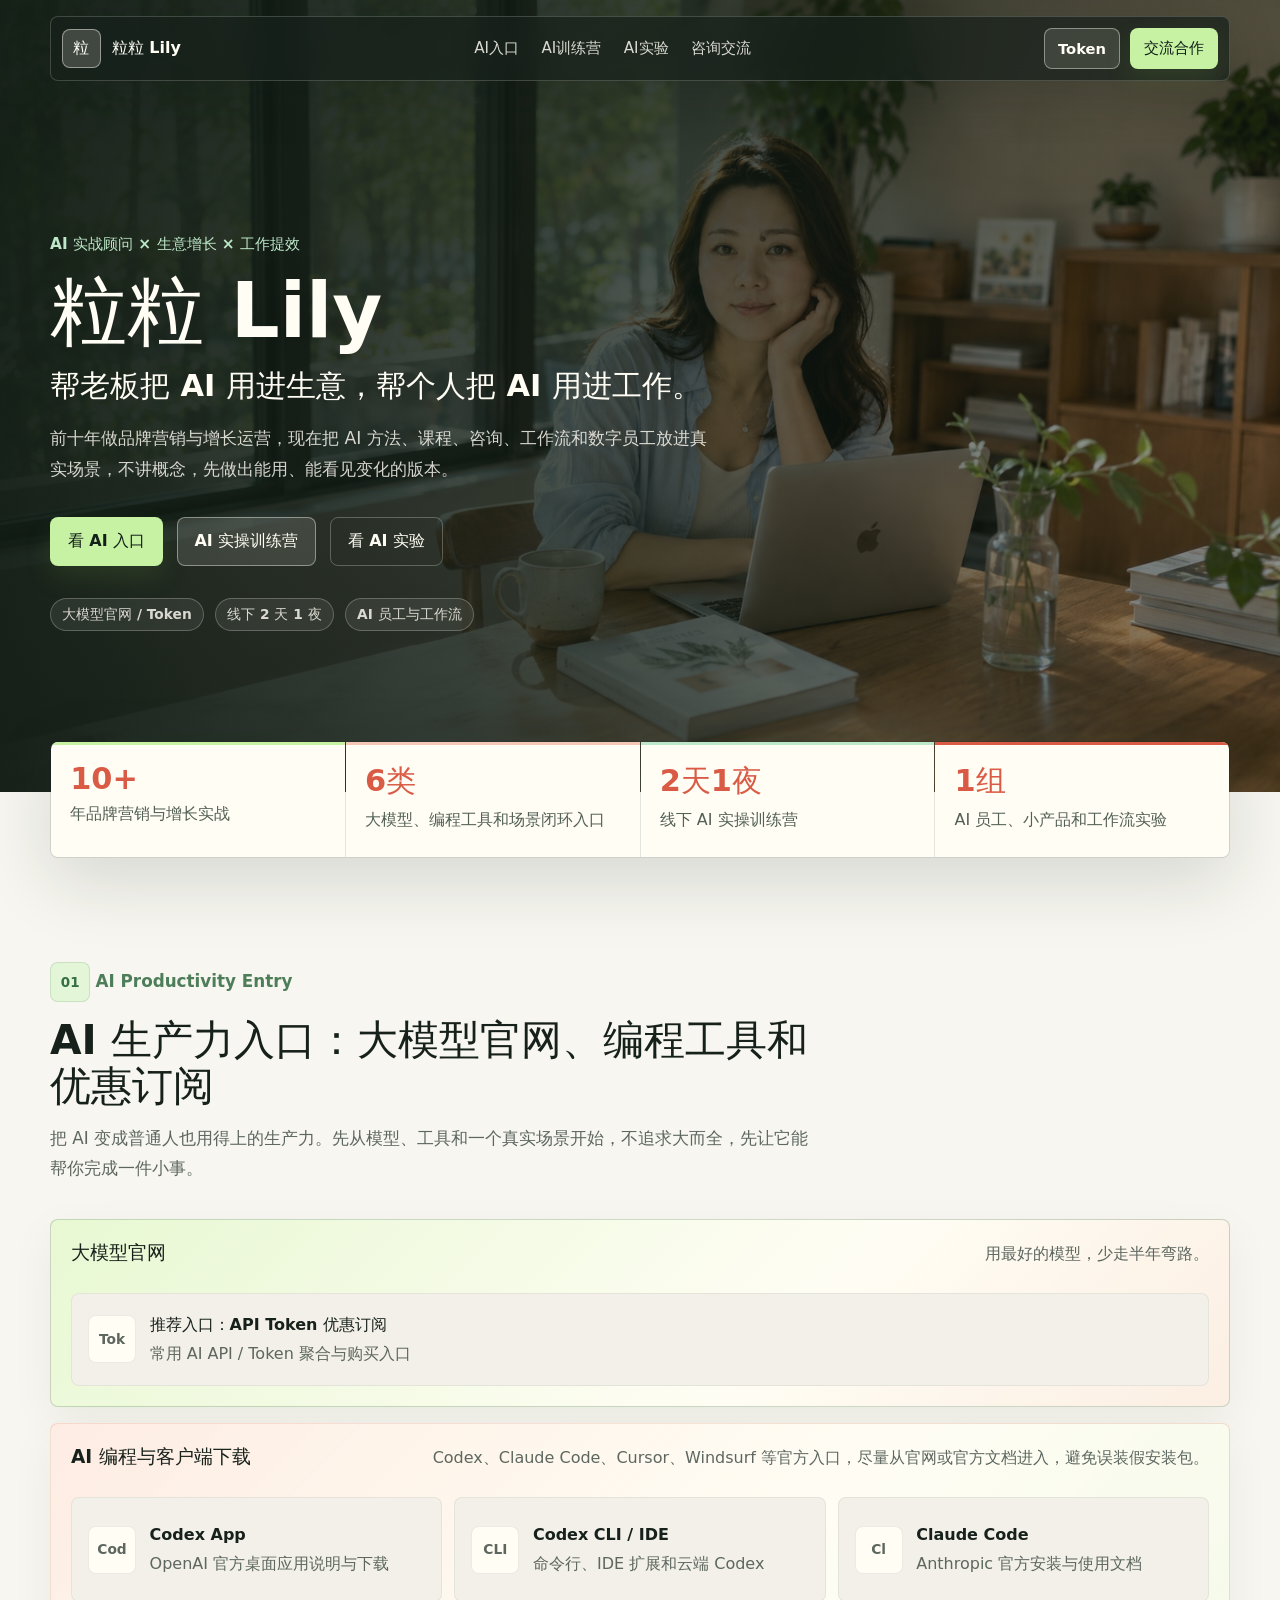
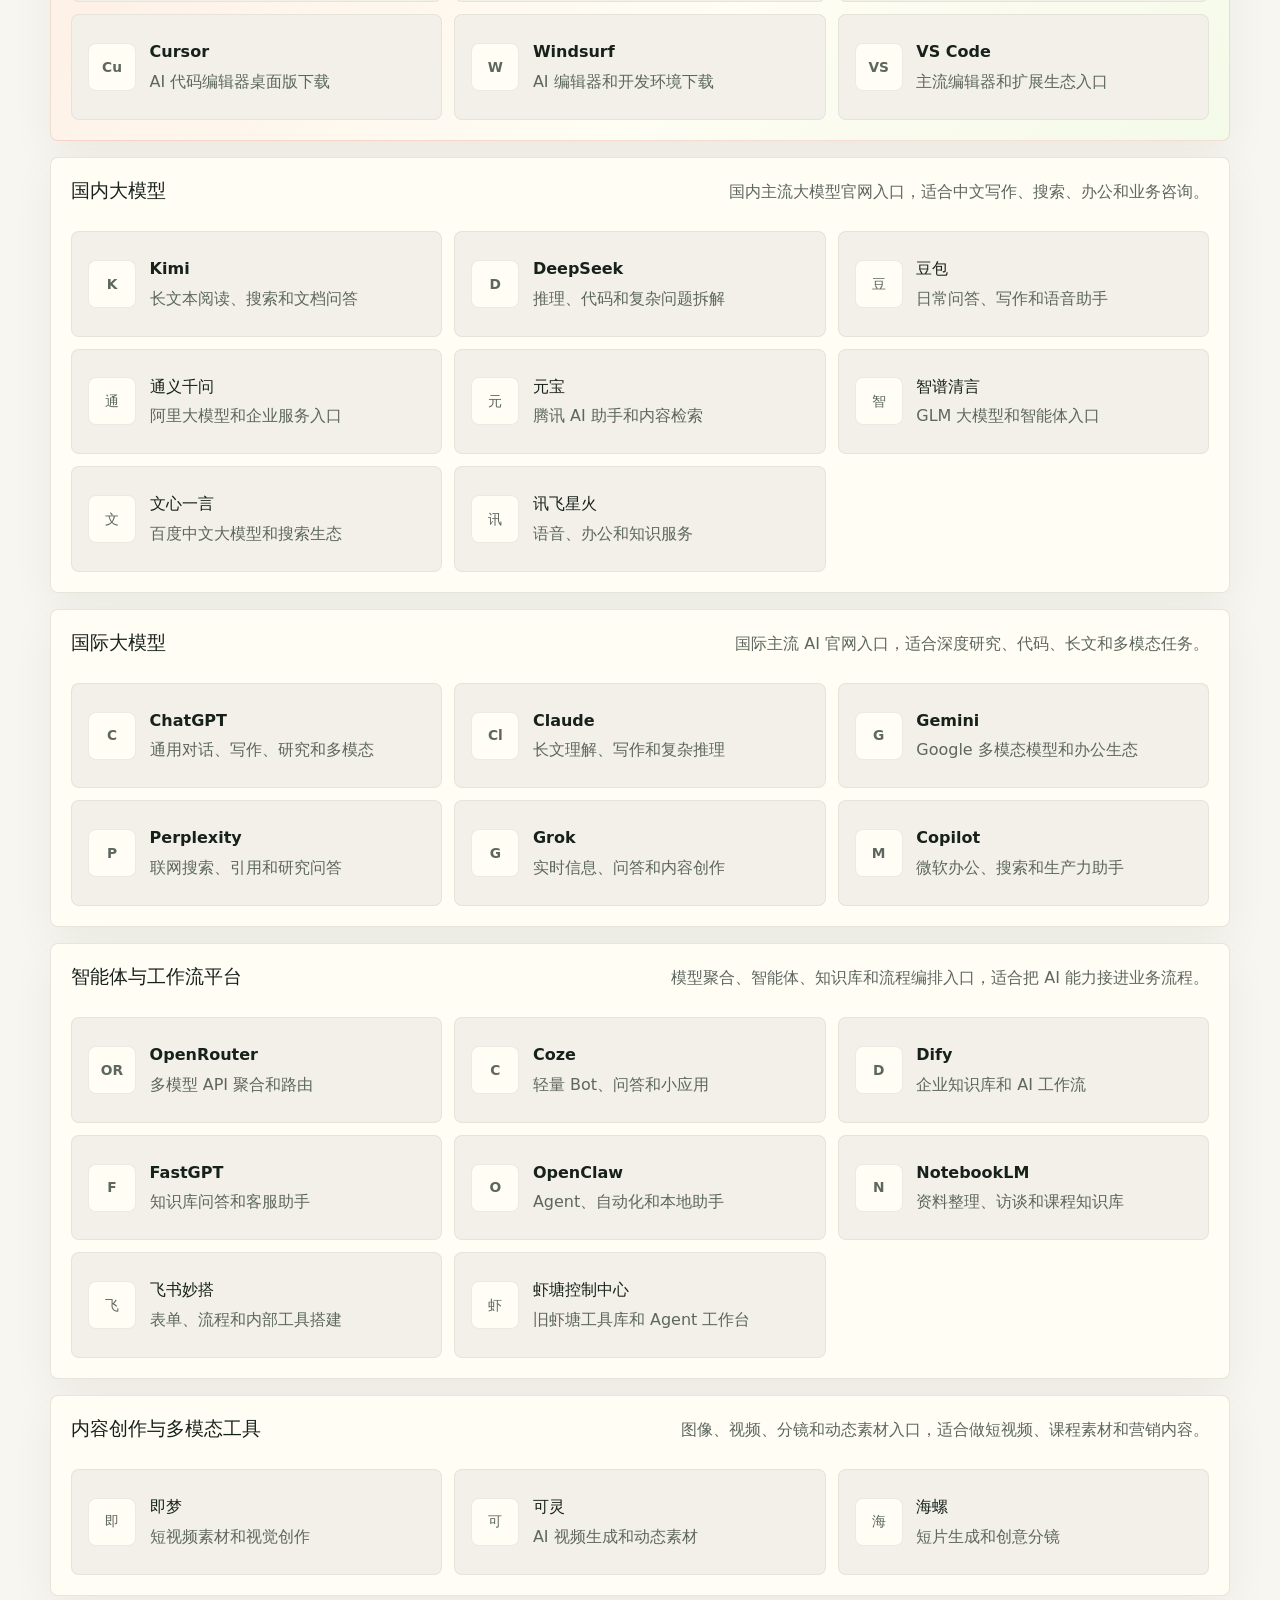
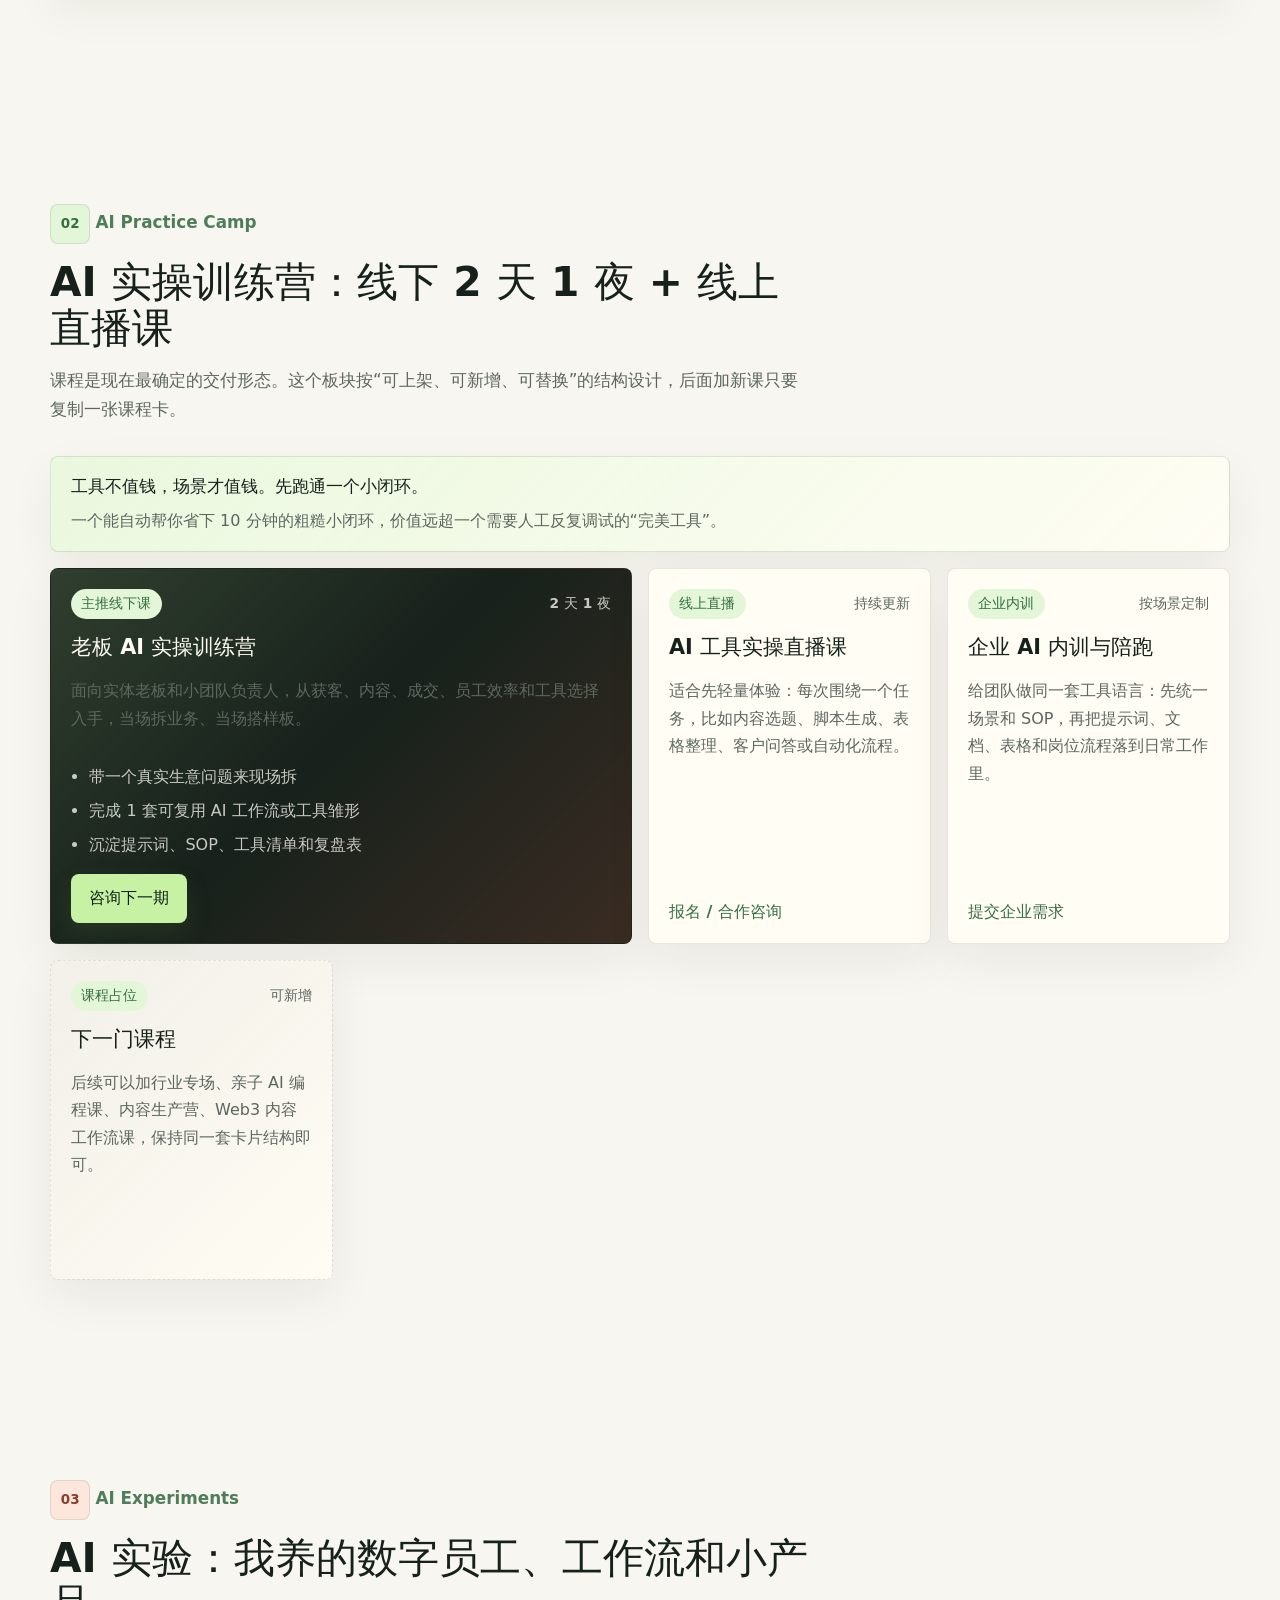
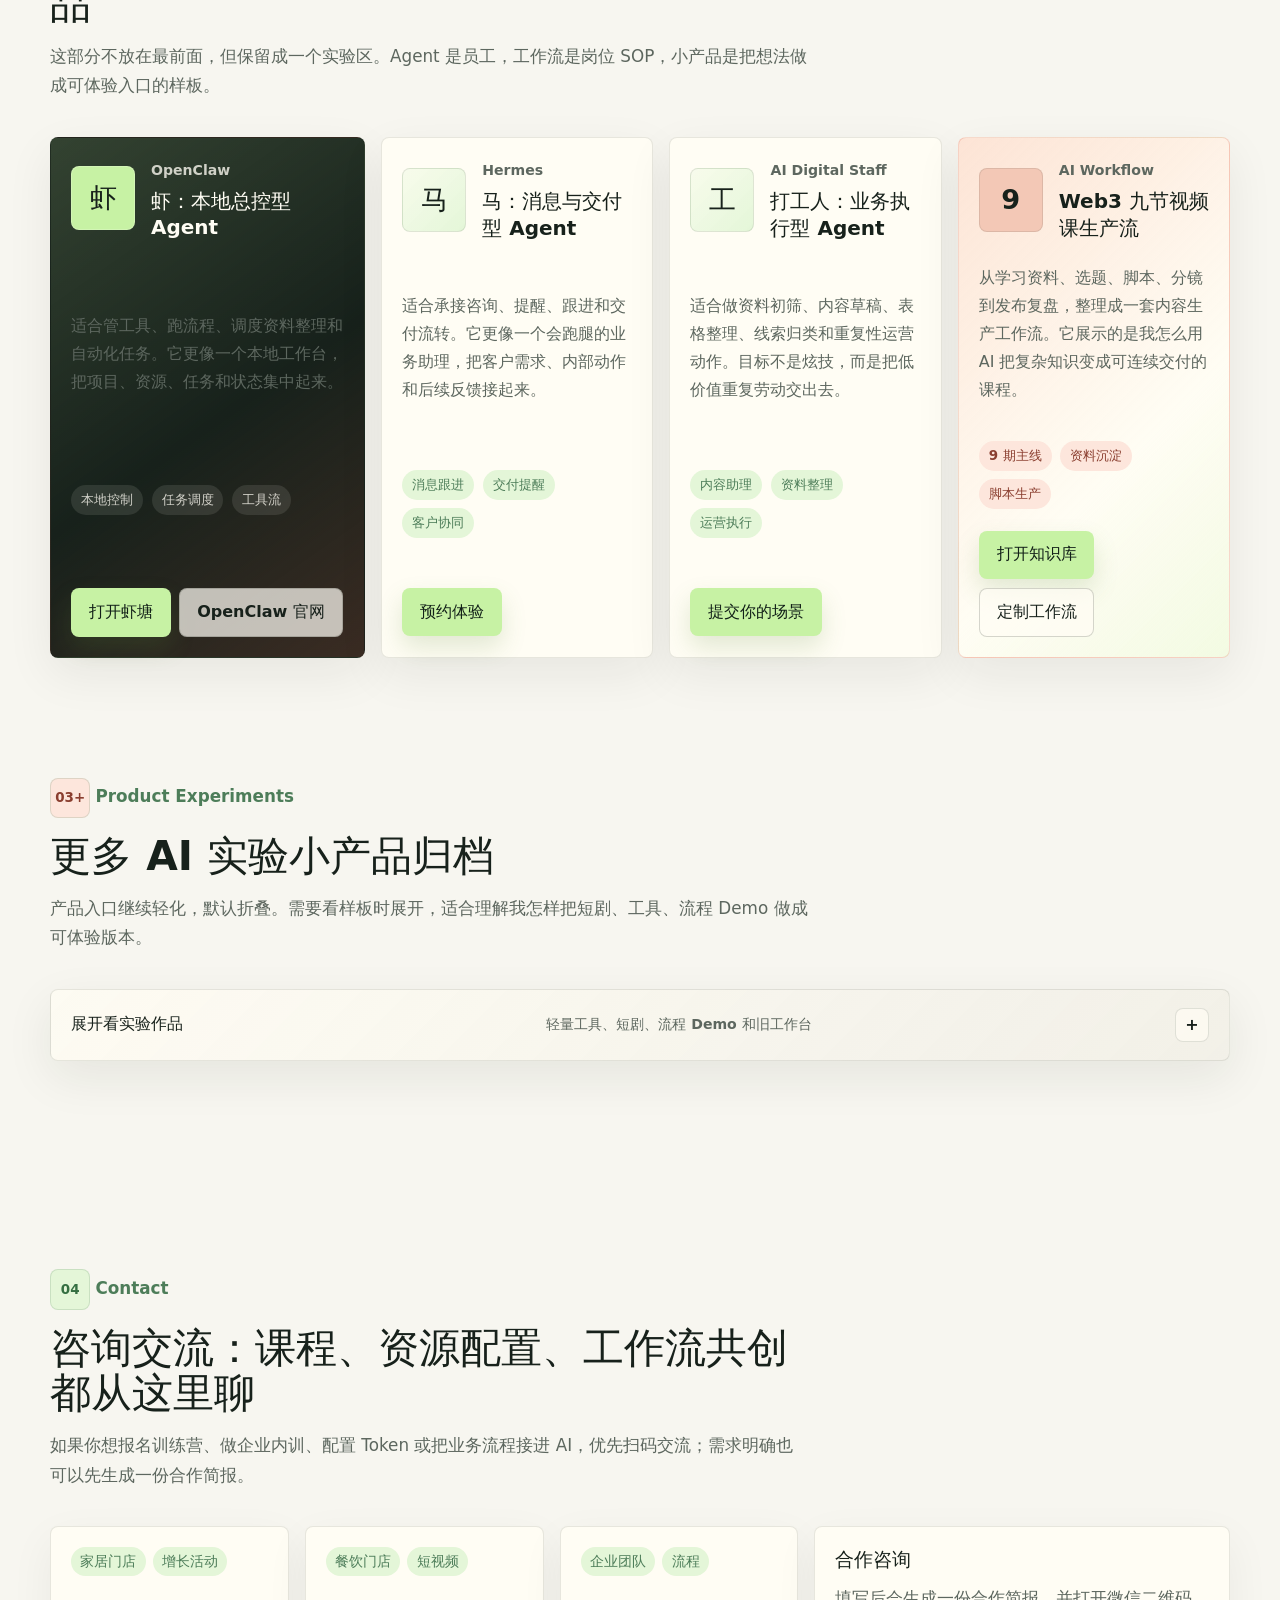
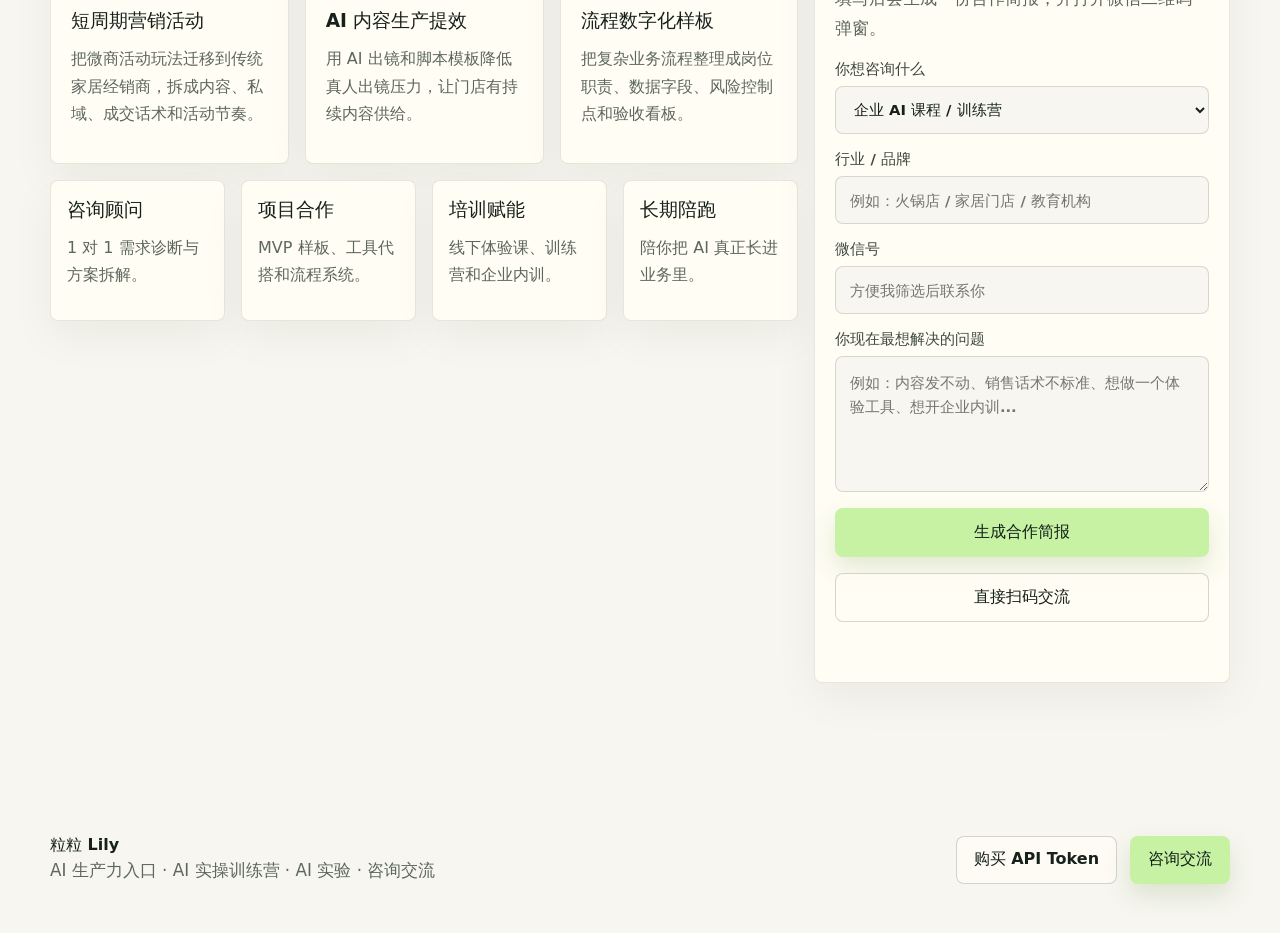
==== commit 06fb18ce: "Refine AI productivity entry copy" ====
--- a/index.html
+++ b/index.html
@@ -30,7 +30,7 @@
       </button>
 
       <nav class="nav-links" aria-label="主导航" data-nav-links>
-        <a href="#resources">资源货架</a>
+        <a href="#resources">AI入口</a>
         <a href="#courses">AI训练营</a>
         <a href="#experiments">AI实验</a>
         <a href="#contact">咨询交流</a>
@@ -56,13 +56,13 @@
           </p>
 
           <div class="hero-actions" aria-label="主要操作">
-            <a class="button button-primary" href="#resources">看资源货架</a>
+            <a class="button button-primary" href="#resources">看 AI 入口</a>
             <a class="button button-secondary" href="#courses">AI 实操训练营</a>
             <a class="button button-ghost" href="#experiments">看 AI 实验</a>
           </div>
 
           <div class="hero-meta" aria-label="合作状态">
-            <span>大模型合集 / Token</span>
+            <span>大模型官网 / Token</span>
             <span>线下 2 天 1 夜</span>
             <span>AI 员工与工作流</span>
           </div>
@@ -76,7 +76,7 @@
         </div>
         <div class="signal-item">
           <strong>6类</strong>
-          <span>大模型、编程工具和工作流入口</span>
+          <span>大模型、编程工具和场景闭环入口</span>
         </div>
         <div class="signal-item">
           <strong>2天1夜</strong>
@@ -90,21 +90,21 @@
 
       <section class="section" id="resources">
         <div class="section-heading">
-          <p class="eyebrow muted">Resource Shelf</p>
-          <h2>资源货架：大模型、AI 编程工具和优惠订阅入口</h2>
-          <p>先把确定能用、能跳转、能持续更新的入口放前面。适合自己收藏，也适合后面继续扩成模型聚合、工具下载和业务工作流导航。</p>
+          <p class="eyebrow muted">AI Productivity Entry</p>
+          <h2>AI 生产力入口：大模型官网、编程工具和优惠订阅</h2>
+          <p>把 AI 变成普通人也用得上的生产力。先从模型、工具和一个真实场景开始，不追求大而全，先让它能帮你完成一件小事。</p>
         </div>
 
         <div class="resource-shelf">
           <article class="tool-group tool-group-featured">
             <div class="tool-group-head">
-              <h3>优惠订阅</h3>
-              <p>把常用 AI API / Token 购买入口放在最前面，方便直接转化。</p>
+              <h3>大模型官网</h3>
+              <p>用最好的模型，少走半年弯路。</p>
             </div>
             <div class="tool-grid">
               <a class="tool-card" href="https://soul.mixiaoxiao.com/register?aff=N5UYH9WLWAF4" target="_blank" rel="noopener sponsored">
                 <span class="tool-logo" data-fallback="Tok"><img src="https://www.google.com/s2/favicons?sz=128&domain_url=https://soul.mixiaoxiao.com/" alt="" loading="lazy" decoding="async" onerror="this.remove()" /></span>
-                <span class="tool-copy"><b>API Token 优惠订阅</b><span>AI API / Token 购买入口</span></span>
+                <span class="tool-copy"><b>推荐入口：API Token 优惠订阅</b><span>常用 AI API / Token 聚合与购买入口</span></span>
               </a>
             </div>
           </article>
@@ -285,6 +285,11 @@
           <p class="eyebrow muted">AI Practice Camp</p>
           <h2>AI 实操训练营：线下 2 天 1 夜 + 线上直播课</h2>
           <p>课程是现在最确定的交付形态。这个板块按“可上架、可新增、可替换”的结构设计，后面加新课只要复制一张课程卡。</p>
+        </div>
+
+        <div class="principle-callout">
+          <b>工具不值钱，场景才值钱。先跑通一个小闭环。</b>
+          <span>一个能自动帮你省下 10 分钟的粗糙小闭环，价值远超一个需要人工反复调试的“完美工具”。</span>
         </div>
 
         <div class="course-board">
@@ -573,7 +578,7 @@
     <footer class="footer">
       <div>
         <strong>粒粒 Lily</strong>
-        <span>资源货架 · AI 实操训练营 · AI 实验 · 咨询交流</span>
+        <span>AI 生产力入口 · AI 实操训练营 · AI 实验 · 咨询交流</span>
       </div>
       <div class="footer-actions">
         <a class="button button-secondary light" href="https://soul.mixiaoxiao.com/register?aff=N5UYH9WLWAF4" target="_blank" rel="noopener sponsored">购买 API Token</a>
--- a/styles.css
+++ b/styles.css
@@ -824,6 +824,30 @@
   display: grid;
   grid-template-columns: repeat(4, minmax(0, 1fr));
   gap: 1rem;
+}
+
+.principle-callout {
+  display: grid;
+  gap: 0.45rem;
+  margin: -0.3rem 0 1rem;
+  padding: 1.1rem 1.25rem;
+  border: 1px solid rgba(77, 125, 89, 0.18);
+  border-radius: 8px;
+  background:
+    linear-gradient(135deg, rgba(228, 246, 216, 0.78), rgba(255, 253, 244, 0.94)),
+    #fffdf4;
+  box-shadow: 0 0.9rem 2.8rem rgba(23, 33, 27, 0.055);
+}
+
+.principle-callout b {
+  color: #17211b;
+  font-size: 1.08rem;
+  line-height: 1.45;
+}
+
+.principle-callout span {
+  color: #5d675f;
+  line-height: 1.7;
 }
 
 .course-card {
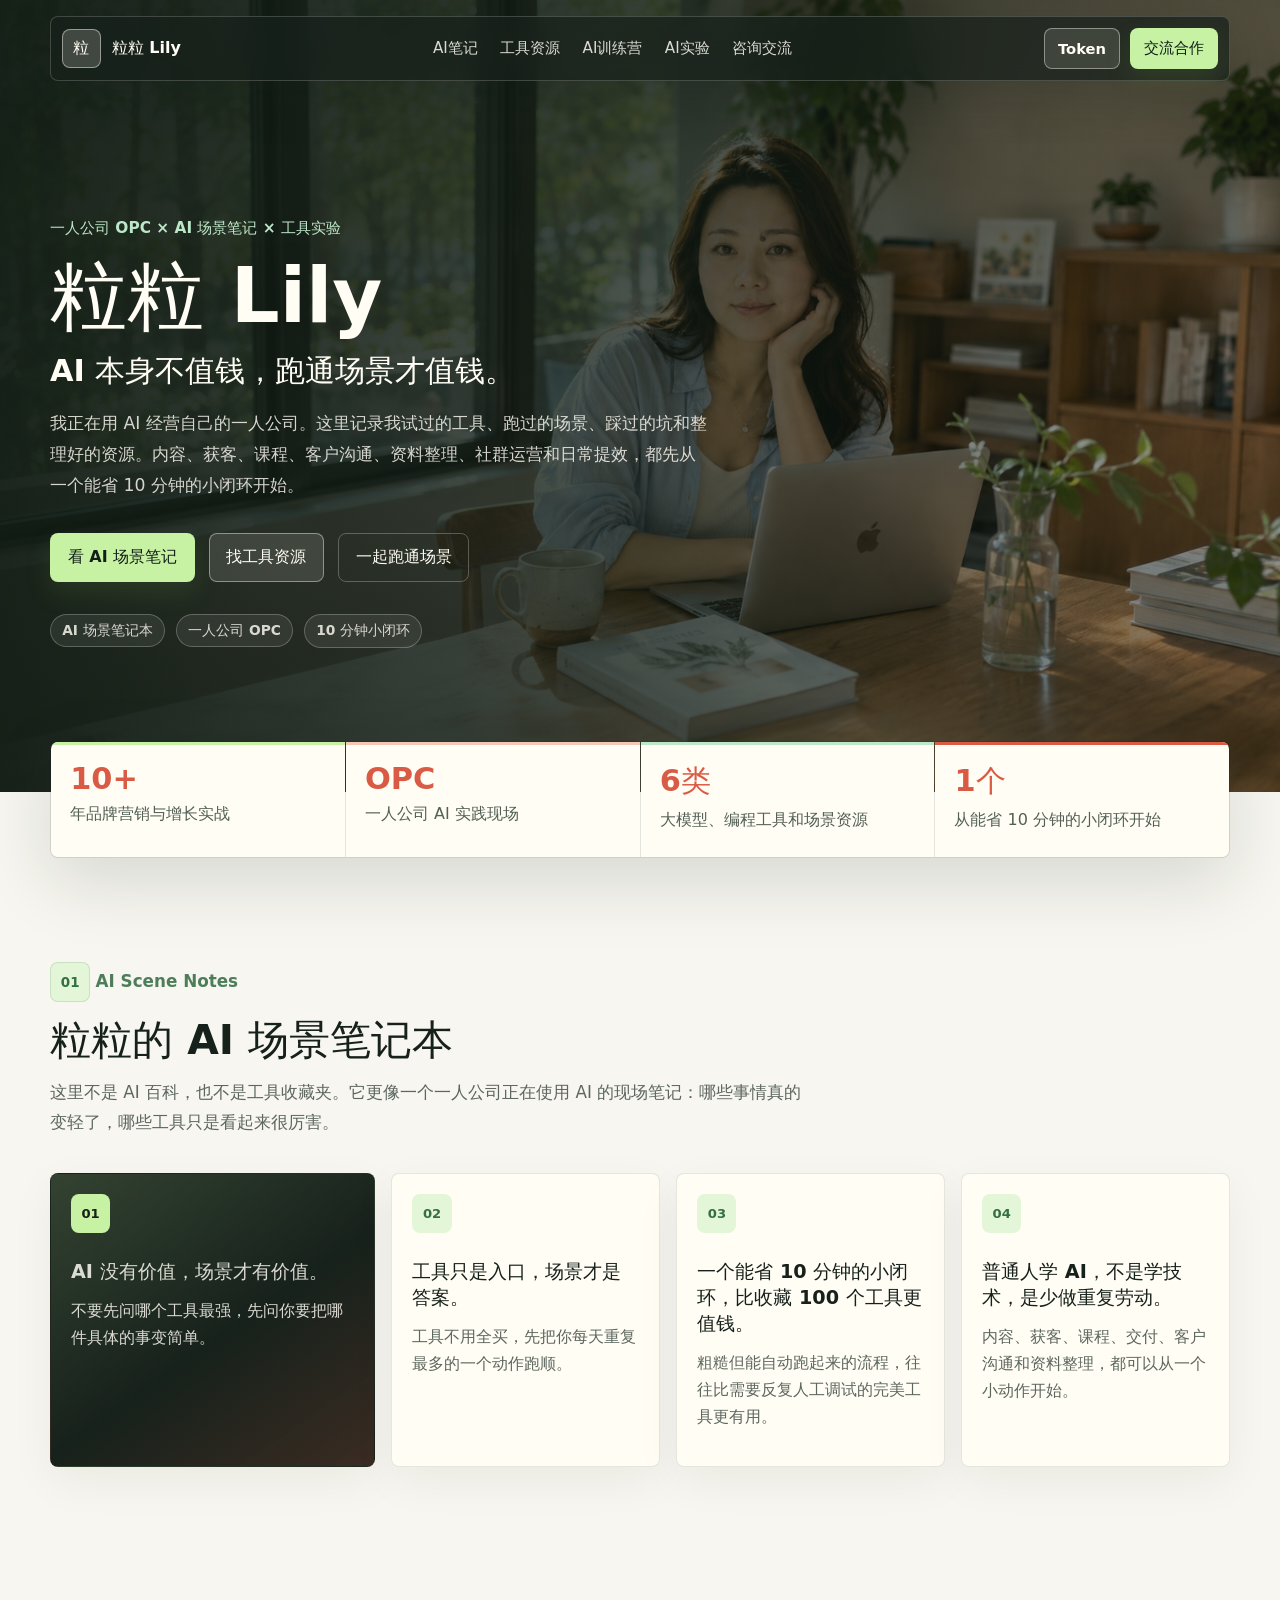
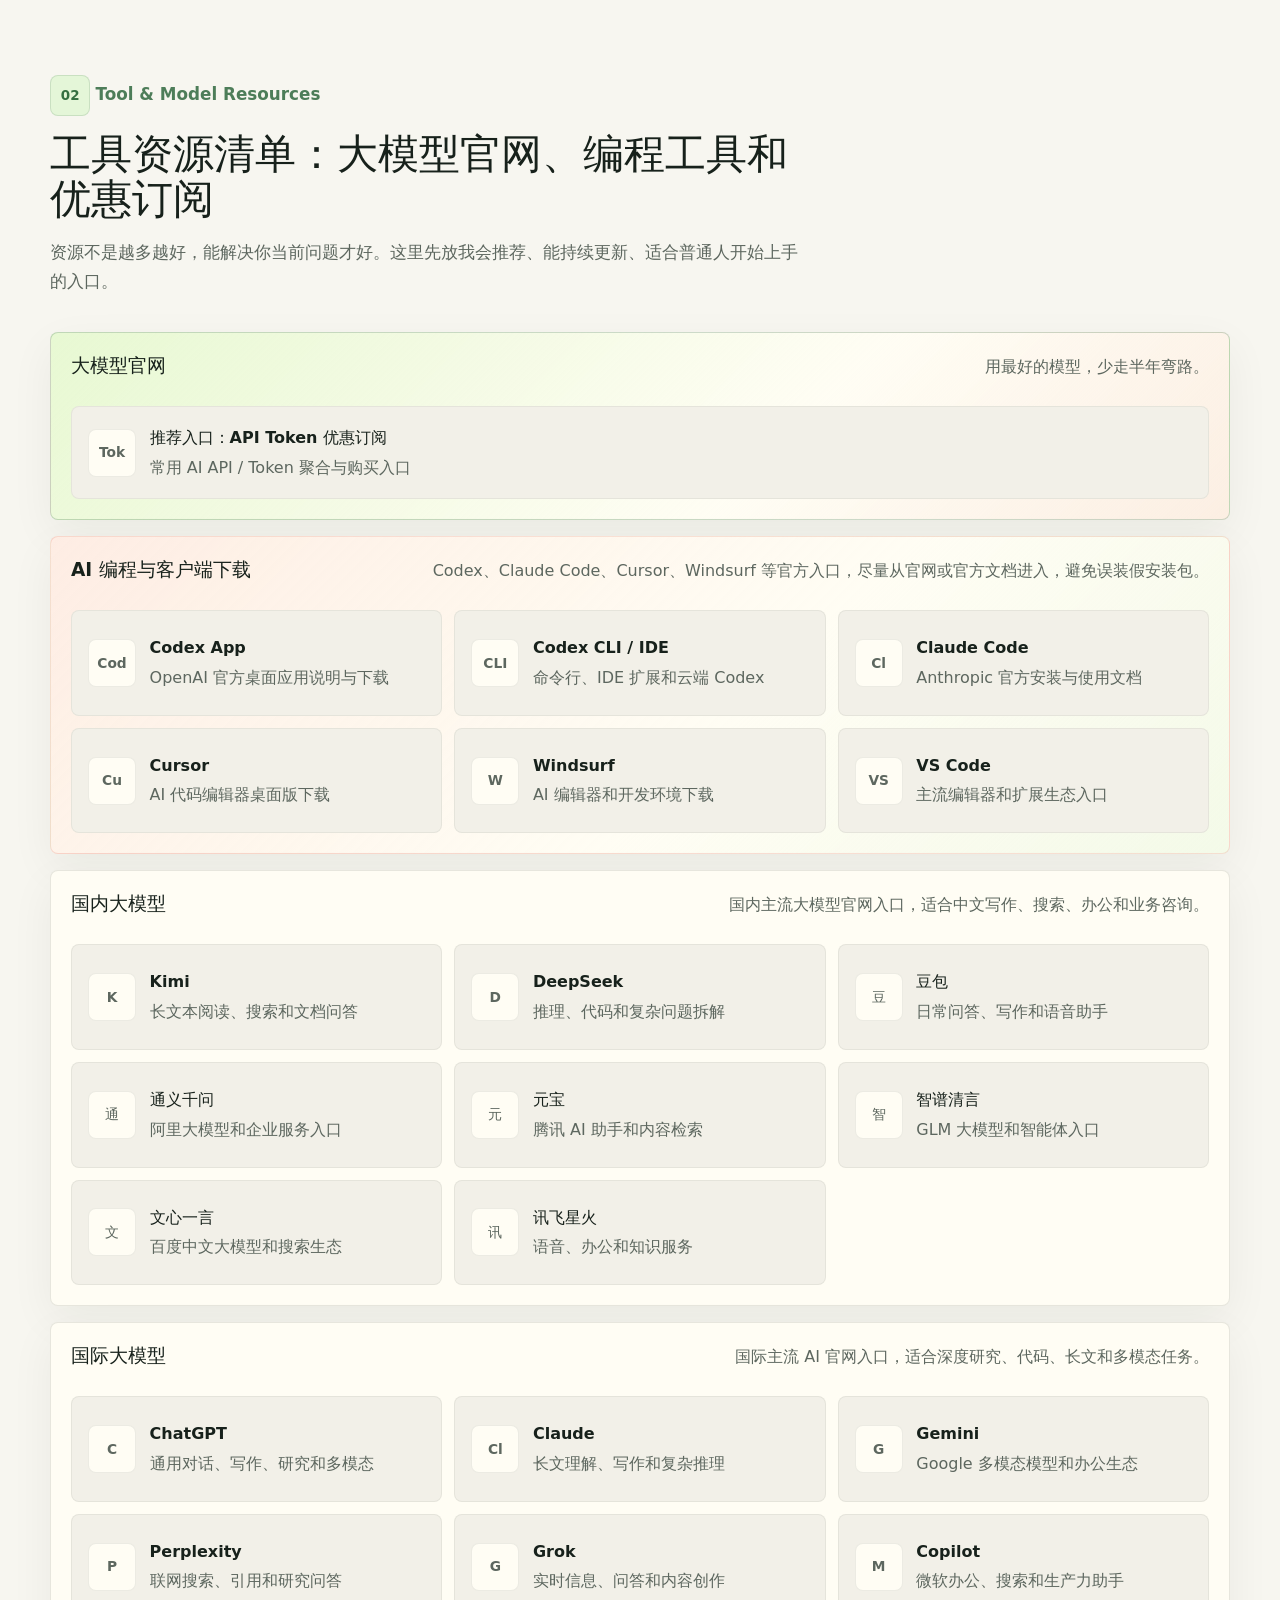
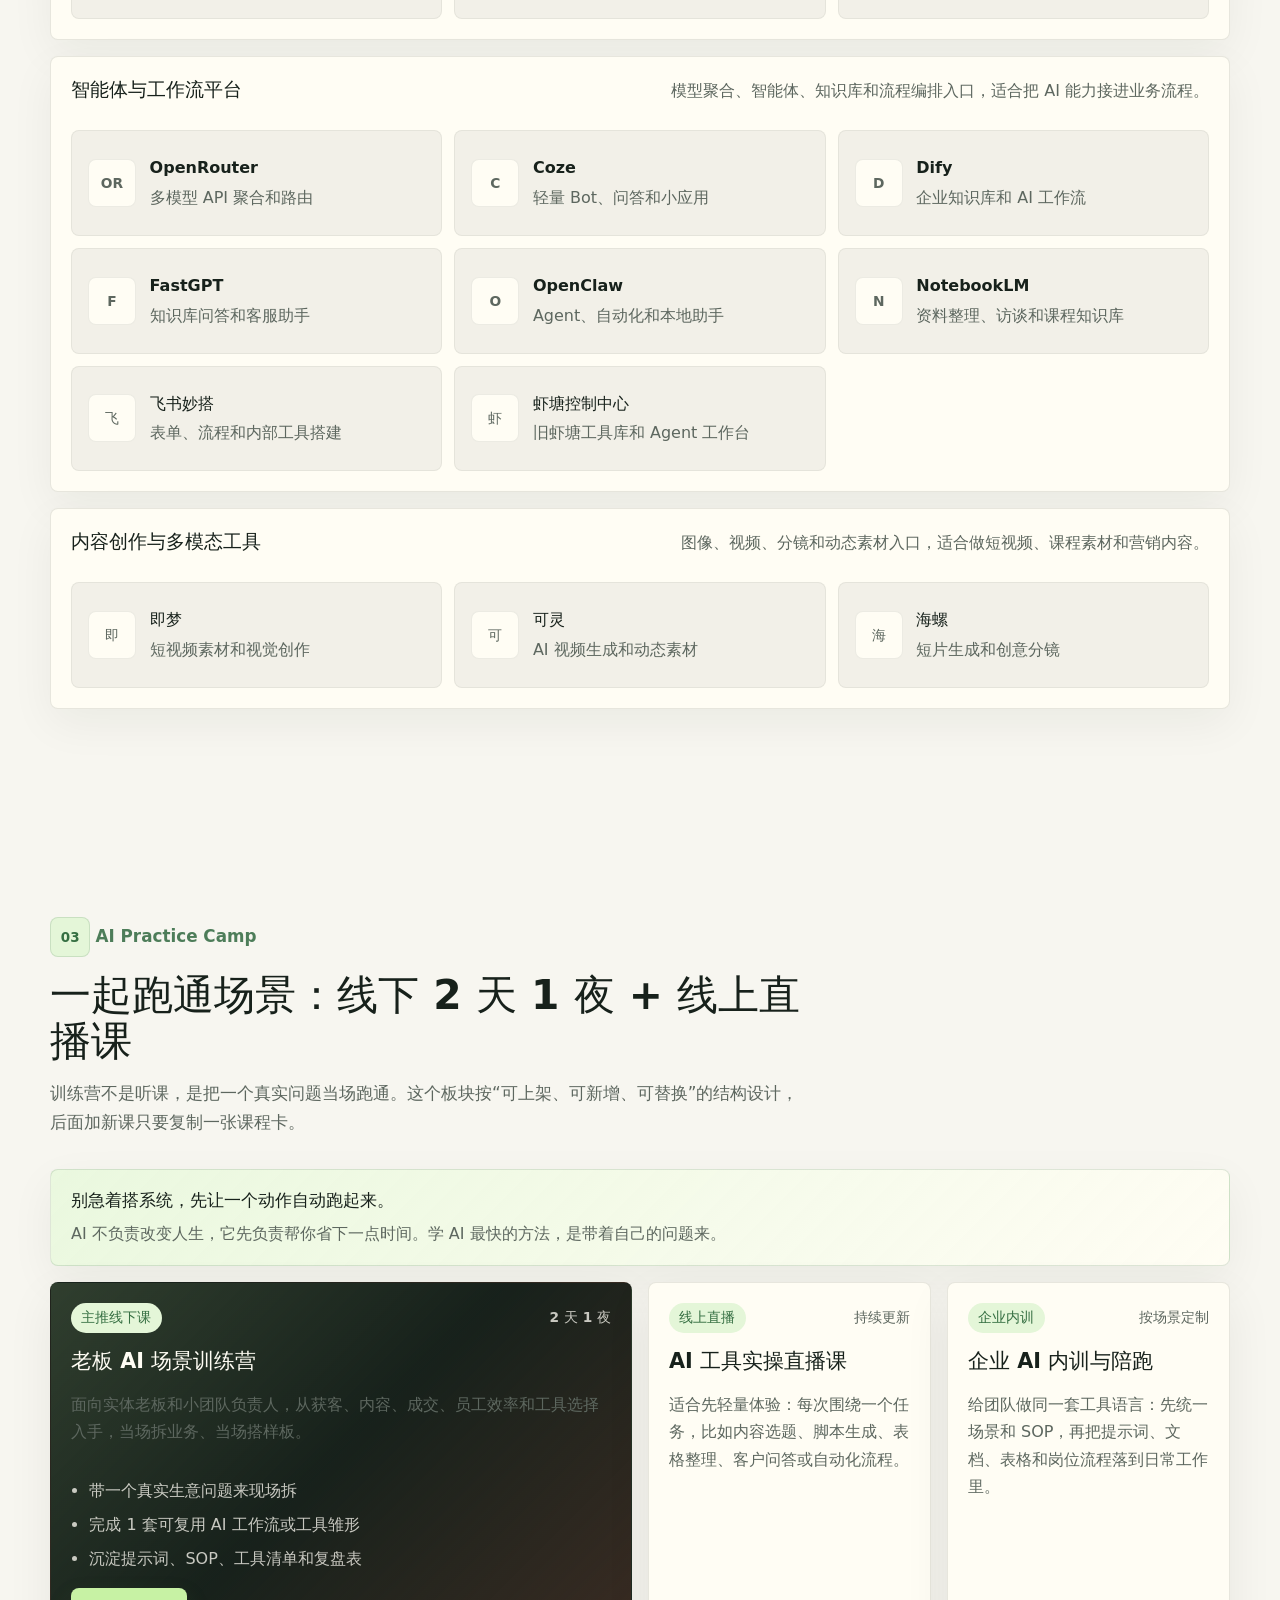
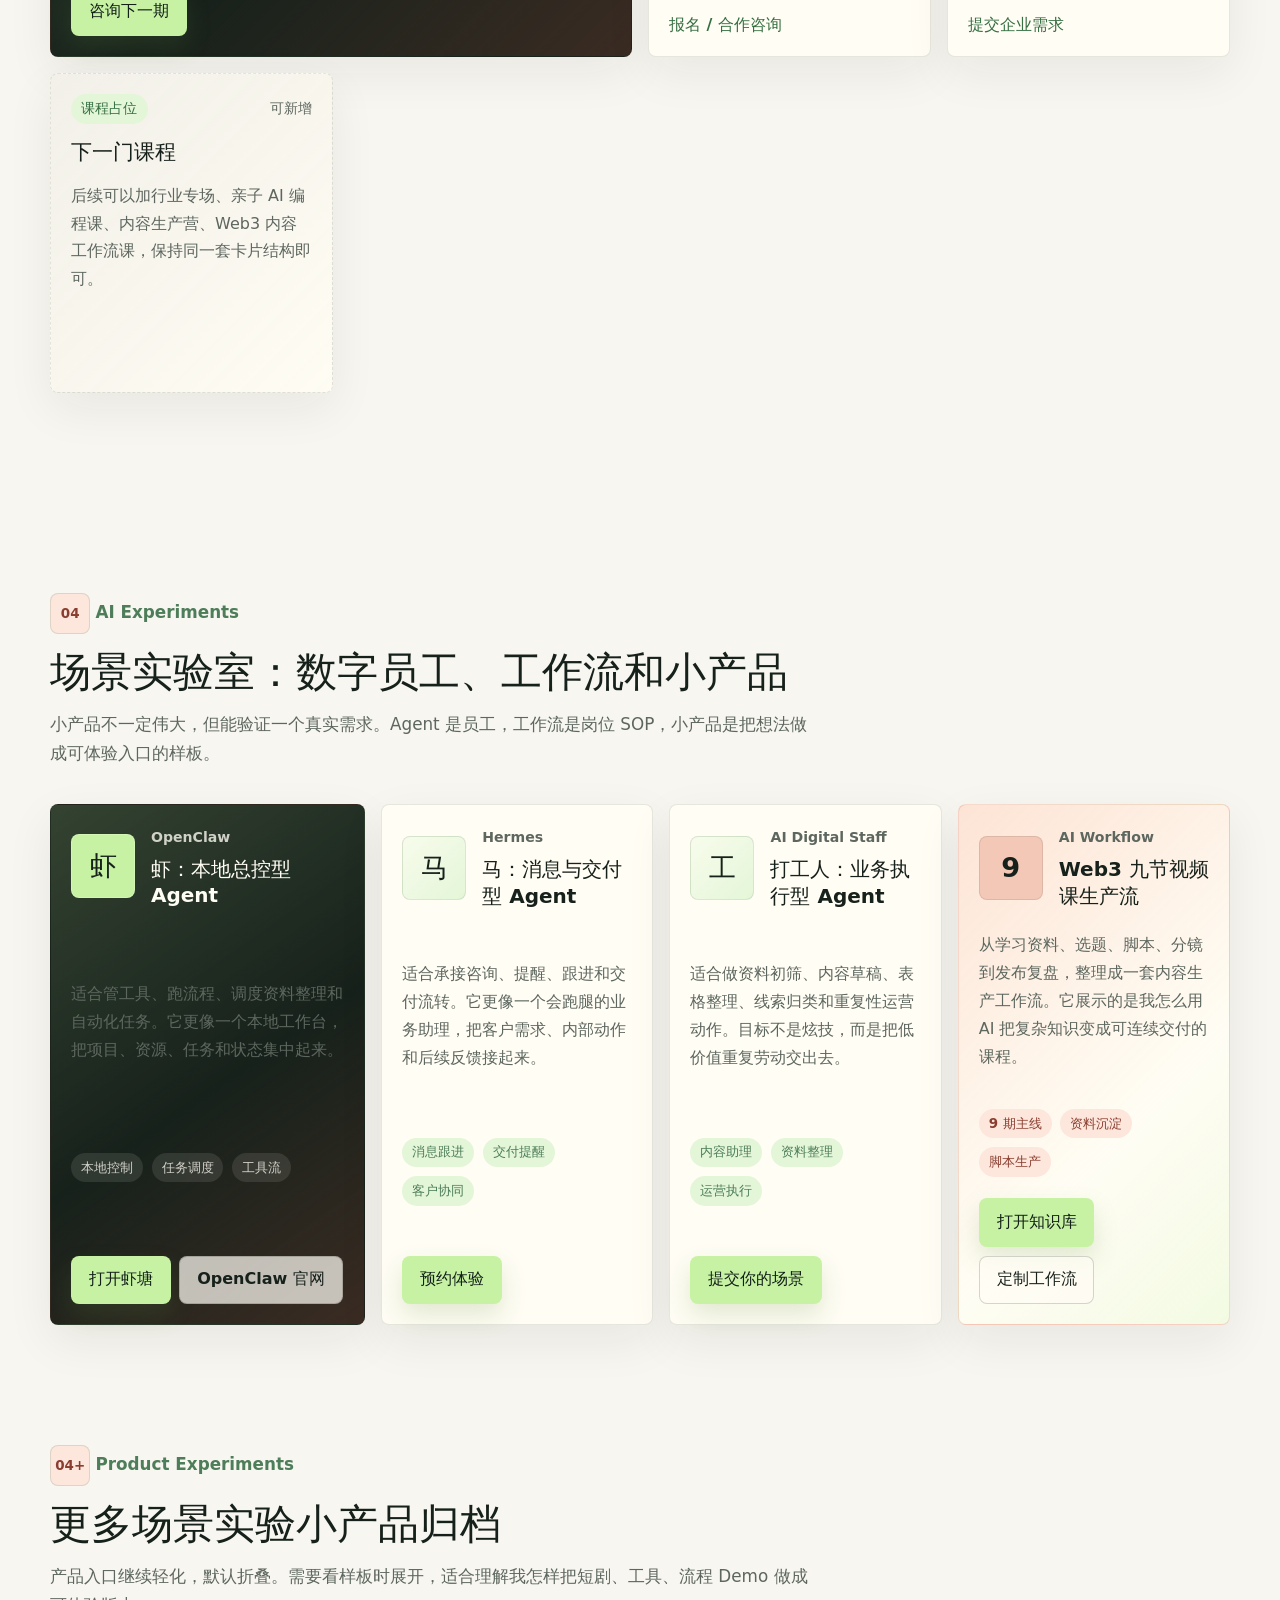
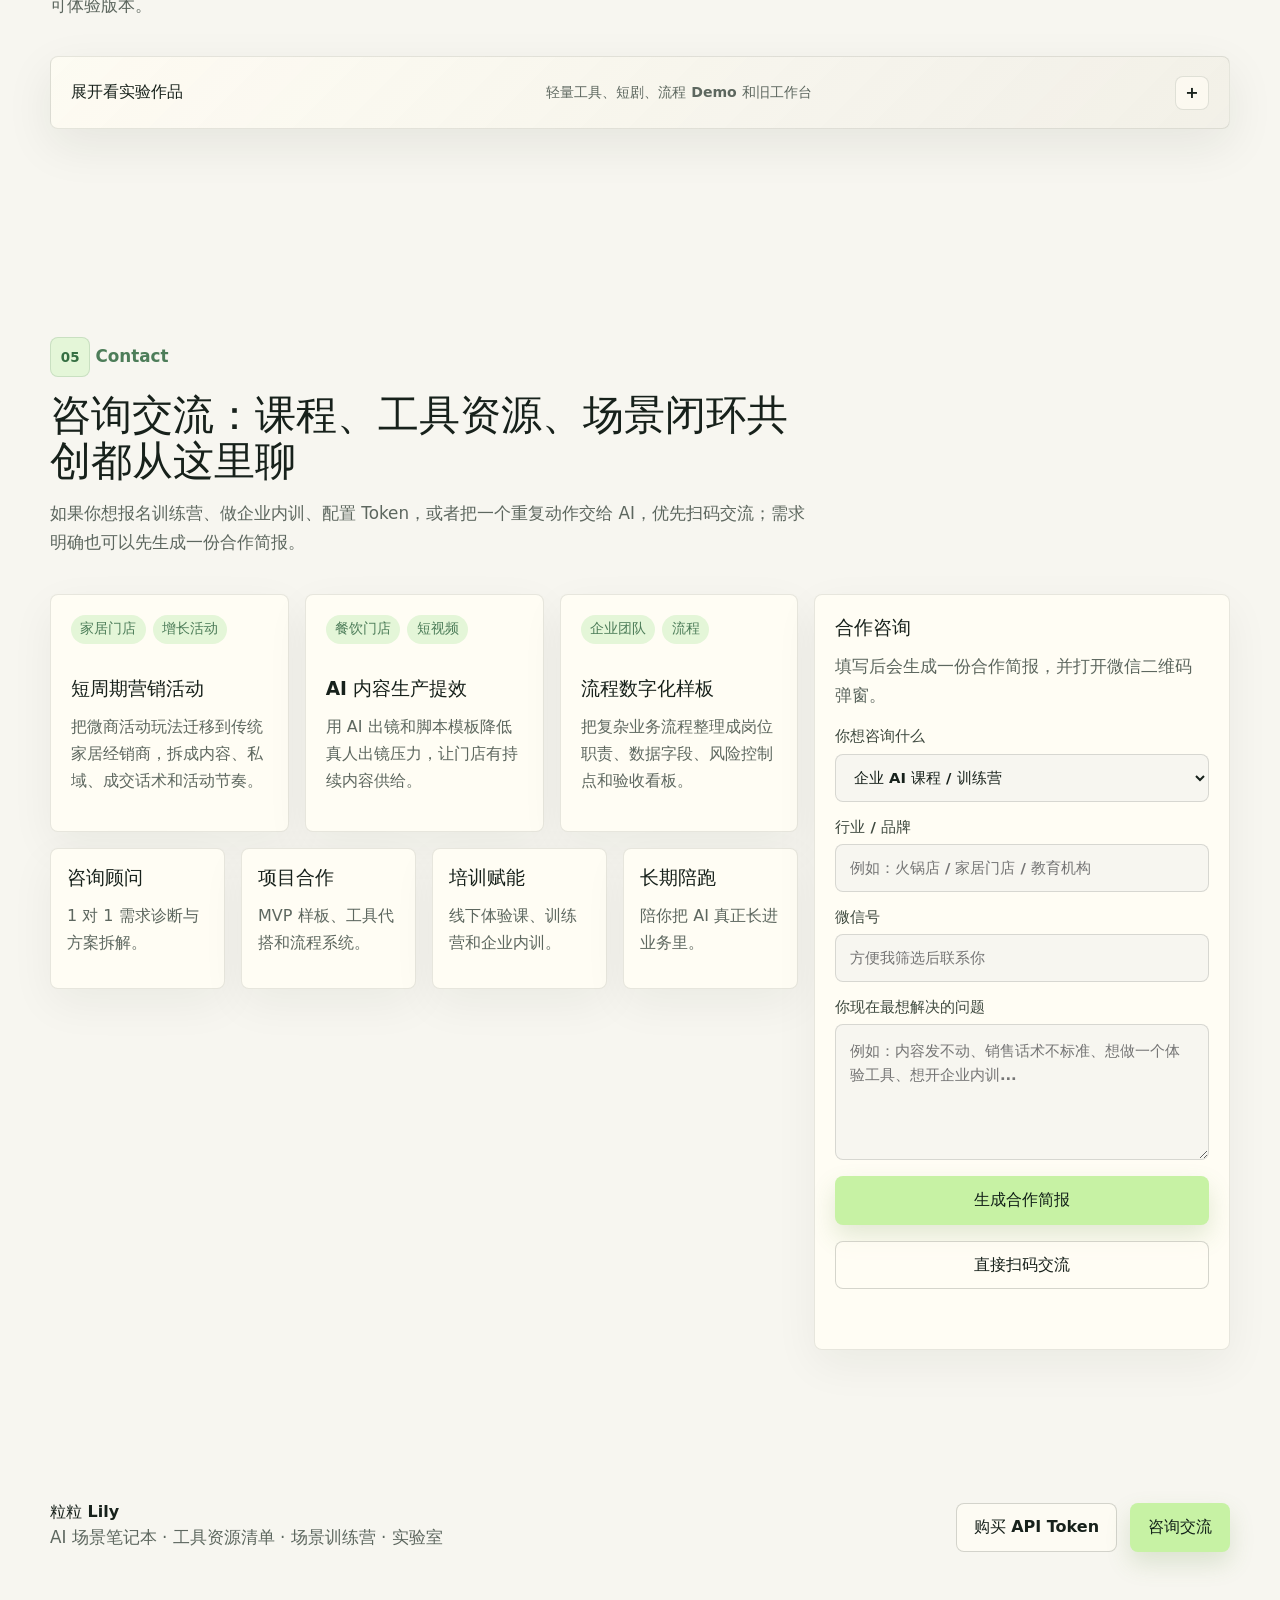
==== commit b6b2a0c9: "Reframe homepage around AI scene notes" ====
--- a/index.html
+++ b/index.html
@@ -5,18 +5,18 @@
     <meta name="viewport" content="width=device-width, initial-scale=1.0" />
     <meta
       name="description"
-      content="粒粒 Lily：帮老板把 AI 用进生意，帮个人把 AI 用进工作，提供 AI 实操课、工作流、数字员工、资源工具和企业陪跑。"
+      content="粒粒 Lily：一人公司 OPC 的 AI 场景笔记本，记录工具体验、场景实验、训练营、资源清单和数字员工。"
     />
     <meta name="theme-color" content="#17211b" />
-    <meta property="og:title" content="粒粒 Lily｜实体企业 AI 落地增长策划" />
+    <meta property="og:title" content="粒粒 Lily｜一人公司 AI 场景笔记本" />
     <meta
       property="og:description"
-      content="从真实业务场景开始，把 AI 方法、课程、工具、工作流和数字员工连接成可落地的增长系统。"
+      content="AI 本身不值钱，跑通场景才值钱。记录我用 AI 经营一人公司的工具、方法、踩坑和资源。"
     />
     <meta property="og:type" content="website" />
     <link rel="preload" as="image" href="./assets/lily-hero.jpg" />
     <link rel="stylesheet" href="./styles.css" />
-    <title>粒粒 Lily｜实体企业 AI 落地增长策划</title>
+    <title>粒粒 Lily｜一人公司 AI 场景笔记本</title>
   </head>
   <body>
     <header class="site-header">
@@ -30,7 +30,8 @@
       </button>
 
       <nav class="nav-links" aria-label="主导航" data-nav-links>
-        <a href="#resources">AI入口</a>
+        <a href="#notes">AI笔记</a>
+        <a href="#resources">工具资源</a>
         <a href="#courses">AI训练营</a>
         <a href="#experiments">AI实验</a>
         <a href="#contact">咨询交流</a>
@@ -48,23 +49,23 @@
       <section class="hero-section" aria-labelledby="hero-title">
         <div class="hero-overlay"></div>
         <div class="hero-content">
-          <p class="eyebrow">AI 实战顾问 × 生意增长 × 工作提效</p>
+          <p class="eyebrow">一人公司 OPC × AI 场景笔记 × 工具实验</p>
           <h1 id="hero-title">粒粒 Lily</h1>
-          <p class="hero-lead">帮老板把 AI 用进生意，帮个人把 AI 用进工作。</p>
+          <p class="hero-lead">AI 本身不值钱，跑通场景才值钱。</p>
           <p class="hero-copy">
-            前十年做品牌营销与增长运营，现在把 AI 方法、课程、咨询、工作流和数字员工放进真实场景，不讲概念，先做出能用、能看见变化的版本。
+            我正在用 AI 经营自己的一人公司。这里记录我试过的工具、跑过的场景、踩过的坑和整理好的资源。内容、获客、课程、客户沟通、资料整理、社群运营和日常提效，都先从一个能省 10 分钟的小闭环开始。
           </p>
 
           <div class="hero-actions" aria-label="主要操作">
-            <a class="button button-primary" href="#resources">看 AI 入口</a>
-            <a class="button button-secondary" href="#courses">AI 实操训练营</a>
-            <a class="button button-ghost" href="#experiments">看 AI 实验</a>
+            <a class="button button-primary" href="#notes">看 AI 场景笔记</a>
+            <a class="button button-secondary" href="#resources">找工具资源</a>
+            <a class="button button-ghost" href="#courses">一起跑通场景</a>
           </div>
 
           <div class="hero-meta" aria-label="合作状态">
-            <span>大模型官网 / Token</span>
-            <span>线下 2 天 1 夜</span>
-            <span>AI 员工与工作流</span>
+            <span>AI 场景笔记本</span>
+            <span>一人公司 OPC</span>
+            <span>10 分钟小闭环</span>
           </div>
         </div>
       </section>
@@ -75,24 +76,55 @@
           <span>年品牌营销与增长实战</span>
         </div>
         <div class="signal-item">
+          <strong>OPC</strong>
+          <span>一人公司 AI 实践现场</span>
+        </div>
+        <div class="signal-item">
           <strong>6类</strong>
-          <span>大模型、编程工具和场景闭环入口</span>
+          <span>大模型、编程工具和场景资源</span>
         </div>
         <div class="signal-item">
-          <strong>2天1夜</strong>
-          <span>线下 AI 实操训练营</span>
-        </div>
-        <div class="signal-item">
-          <strong>1组</strong>
-          <span>AI 员工、小产品和工作流实验</span>
+          <strong>1个</strong>
+          <span>从能省 10 分钟的小闭环开始</span>
+        </div>
+      </section>
+
+      <section class="section notes-section" id="notes">
+        <div class="section-heading">
+          <p class="eyebrow muted">AI Scene Notes</p>
+          <h2>粒粒的 AI 场景笔记本</h2>
+          <p>这里不是 AI 百科，也不是工具收藏夹。它更像一个一人公司正在使用 AI 的现场笔记：哪些事情真的变轻了，哪些工具只是看起来很厉害。</p>
+        </div>
+
+        <div class="note-grid" aria-label="AI 场景笔记金句">
+          <article class="note-card note-card-primary">
+            <span>01</span>
+            <h3>AI 没有价值，场景才有价值。</h3>
+            <p>不要先问哪个工具最强，先问你要把哪件具体的事变简单。</p>
+          </article>
+          <article class="note-card">
+            <span>02</span>
+            <h3>工具只是入口，场景才是答案。</h3>
+            <p>工具不用全买，先把你每天重复最多的一个动作跑顺。</p>
+          </article>
+          <article class="note-card">
+            <span>03</span>
+            <h3>一个能省 10 分钟的小闭环，比收藏 100 个工具更值钱。</h3>
+            <p>粗糙但能自动跑起来的流程，往往比需要反复人工调试的完美工具更有用。</p>
+          </article>
+          <article class="note-card">
+            <span>04</span>
+            <h3>普通人学 AI，不是学技术，是少做重复劳动。</h3>
+            <p>内容、获客、课程、交付、客户沟通和资料整理，都可以从一个小动作开始。</p>
+          </article>
         </div>
       </section>
 
       <section class="section" id="resources">
         <div class="section-heading">
-          <p class="eyebrow muted">AI Productivity Entry</p>
-          <h2>AI 生产力入口：大模型官网、编程工具和优惠订阅</h2>
-          <p>把 AI 变成普通人也用得上的生产力。先从模型、工具和一个真实场景开始，不追求大而全，先让它能帮你完成一件小事。</p>
+          <p class="eyebrow muted">Tool & Model Resources</p>
+          <h2>工具资源清单：大模型官网、编程工具和优惠订阅</h2>
+          <p>资源不是越多越好，能解决你当前问题才好。这里先放我会推荐、能持续更新、适合普通人开始上手的入口。</p>
         </div>
 
         <div class="resource-shelf">
@@ -283,13 +315,13 @@
       <section class="section training-section" id="courses">
         <div class="section-heading">
           <p class="eyebrow muted">AI Practice Camp</p>
-          <h2>AI 实操训练营：线下 2 天 1 夜 + 线上直播课</h2>
-          <p>课程是现在最确定的交付形态。这个板块按“可上架、可新增、可替换”的结构设计，后面加新课只要复制一张课程卡。</p>
+          <h2>一起跑通场景：线下 2 天 1 夜 + 线上直播课</h2>
+          <p>训练营不是听课，是把一个真实问题当场跑通。这个板块按“可上架、可新增、可替换”的结构设计，后面加新课只要复制一张课程卡。</p>
         </div>
 
         <div class="principle-callout">
-          <b>工具不值钱，场景才值钱。先跑通一个小闭环。</b>
-          <span>一个能自动帮你省下 10 分钟的粗糙小闭环，价值远超一个需要人工反复调试的“完美工具”。</span>
+          <b>别急着搭系统，先让一个动作自动跑起来。</b>
+          <span>AI 不负责改变人生，它先负责帮你省下一点时间。学 AI 最快的方法，是带着自己的问题来。</span>
         </div>
 
         <div class="course-board">
@@ -298,7 +330,7 @@
               <span class="status-pill">主推线下课</span>
               <span>2 天 1 夜</span>
             </div>
-            <h3>老板 AI 实操训练营</h3>
+            <h3>老板 AI 场景训练营</h3>
             <p>面向实体老板和小团队负责人，从获客、内容、成交、员工效率和工具选择入手，当场拆业务、当场搭样板。</p>
             <ul>
               <li>带一个真实生意问题来现场拆</li>
@@ -342,8 +374,8 @@
       <section class="section agents-section" id="experiments">
         <div class="section-heading">
           <p class="eyebrow muted">AI Experiments</p>
-          <h2>AI 实验：我养的数字员工、工作流和小产品</h2>
-          <p>这部分不放在最前面，但保留成一个实验区。Agent 是员工，工作流是岗位 SOP，小产品是把想法做成可体验入口的样板。</p>
+          <h2>场景实验室：数字员工、工作流和小产品</h2>
+          <p>小产品不一定伟大，但能验证一个真实需求。Agent 是员工，工作流是岗位 SOP，小产品是把想法做成可体验入口的样板。</p>
         </div>
 
         <div class="agent-grid" id="agents" aria-label="AI 数字员工">
@@ -430,7 +462,7 @@
       <section class="section experiments-products" id="products">
         <div class="section-heading">
           <p class="eyebrow muted">Product Experiments</p>
-          <h2>更多 AI 实验小产品归档</h2>
+          <h2>更多场景实验小产品归档</h2>
           <p>产品入口继续轻化，默认折叠。需要看样板时展开，适合理解我怎样把短剧、工具、流程 Demo 做成可体验版本。</p>
         </div>
 
@@ -508,8 +540,8 @@
       <section class="section contact-section" id="contact">
         <div class="section-heading">
           <p class="eyebrow muted">Contact</p>
-          <h2>咨询交流：课程、资源配置、工作流共创都从这里聊</h2>
-          <p>如果你想报名训练营、做企业内训、配置 Token 或把业务流程接进 AI，优先扫码交流；需求明确也可以先生成一份合作简报。</p>
+          <h2>咨询交流：课程、工具资源、场景闭环共创都从这里聊</h2>
+          <p>如果你想报名训练营、做企业内训、配置 Token，或者把一个重复动作交给 AI，优先扫码交流；需求明确也可以先生成一份合作简报。</p>
         </div>
 
         <div class="case-layout">
@@ -578,7 +610,7 @@
     <footer class="footer">
       <div>
         <strong>粒粒 Lily</strong>
-        <span>AI 生产力入口 · AI 实操训练营 · AI 实验 · 咨询交流</span>
+        <span>AI 场景笔记本 · 工具资源清单 · 场景训练营 · 实验室</span>
       </div>
       <div class="footer-actions">
         <a class="button button-secondary light" href="https://soul.mixiaoxiao.com/register?aff=N5UYH9WLWAF4" target="_blank" rel="noopener sponsored">购买 API Token</a>
@@ -597,7 +629,7 @@
             <img src="./assets/wechat-qr.jpg" alt="客户扫码添加粒粒微信二维码" onerror="this.src='./assets/wechat-qr-placeholder.png'" />
           </div>
           <div class="modal-copy">
-            <p>扫码加我微信，适合聊 AI 实操训练营、资源配置、工作流共创、Token 使用和企业陪跑。</p>
+            <p>扫码加我微信，适合聊 AI 场景训练营、工具资源、工作流共创、Token 使用和企业陪跑。</p>
             <div class="wechat-id">
               <b id="wechatId">粒粒｜AI落地增长策划</b>
               <button class="copy-btn" type="button" data-copy-wechat>复制</button>
--- a/styles.css
+++ b/styles.css
@@ -386,7 +386,7 @@
 
 .experiments-products .section-heading::before {
   counter-increment: none;
-  content: "03+";
+  content: "04+";
   color: #8a3e2f;
   background: #fde6dc;
 }
@@ -408,10 +408,15 @@
 }
 
 .product-grid,
+.note-grid,
 .case-grid,
 .method-grid {
   display: grid;
   gap: 1rem;
+}
+
+.note-grid {
+  grid-template-columns: 1.15fr repeat(3, minmax(0, 0.95fr));
 }
 
 .product-grid {
@@ -484,6 +489,7 @@
 }
 
 .product-card,
+.note-card,
 .case-card,
 .method-grid article,
 .form-card,
@@ -504,6 +510,7 @@
 }
 
 .product-card:hover,
+.note-card:hover,
 .case-card:hover,
 .tool-card:hover,
 .agent-card:hover,
@@ -524,6 +531,7 @@
 }
 
 .product-card h3,
+.note-card h3,
 .case-card h3,
 .method-grid h3,
 .tool-group h3,
@@ -534,6 +542,7 @@
 }
 
 .product-card p,
+.note-card p,
 .case-card p,
 .method-grid p,
 .tool-group p {
@@ -553,6 +562,49 @@
   padding: 0.38rem 0.65rem;
   color: #356f42;
   background: #e4f6d8;
+}
+
+.note-card {
+  display: flex;
+  min-height: 17rem;
+  flex-direction: column;
+  align-items: flex-start;
+  padding: 1.25rem;
+  transition: transform 160ms ease, box-shadow 160ms ease;
+}
+
+.note-card-primary {
+  color: #fffdf4;
+  background:
+    linear-gradient(145deg, rgba(199, 242, 164, 0.16), rgba(23, 33, 27, 0.98) 55%, rgba(218, 91, 69, 0.18)),
+    #17211b;
+}
+
+.note-card span {
+  display: grid;
+  width: 2.45rem;
+  height: 2.45rem;
+  place-items: center;
+  margin-bottom: 1.6rem;
+  border-radius: 8px;
+  color: #356f42;
+  background: #e4f6d8;
+  font-size: 0.82rem;
+  font-weight: 900;
+}
+
+.note-card-primary span {
+  color: #17211b;
+  background: #c7f2a4;
+}
+
+.note-card h3 {
+  font-size: 1.2rem;
+}
+
+.note-card-primary h3,
+.note-card-primary p {
+  color: rgba(255, 253, 244, 0.84);
 }
 
 .archive-projects {
@@ -1132,7 +1184,8 @@
 }
 
 @media (max-width: 1180px) {
-  .agent-grid {
+  .agent-grid,
+  .note-grid {
     grid-template-columns: repeat(2, minmax(0, 1fr));
   }
 
@@ -1192,6 +1245,7 @@
 
   .signal-strip,
   .product-grid,
+  .note-grid,
   .agent-grid,
   .tool-grid,
   .course-board,
@@ -1266,6 +1320,7 @@
     grid-template-columns: 1fr;
   }
 
+  .note-card,
   .course-card {
     min-height: auto;
   }
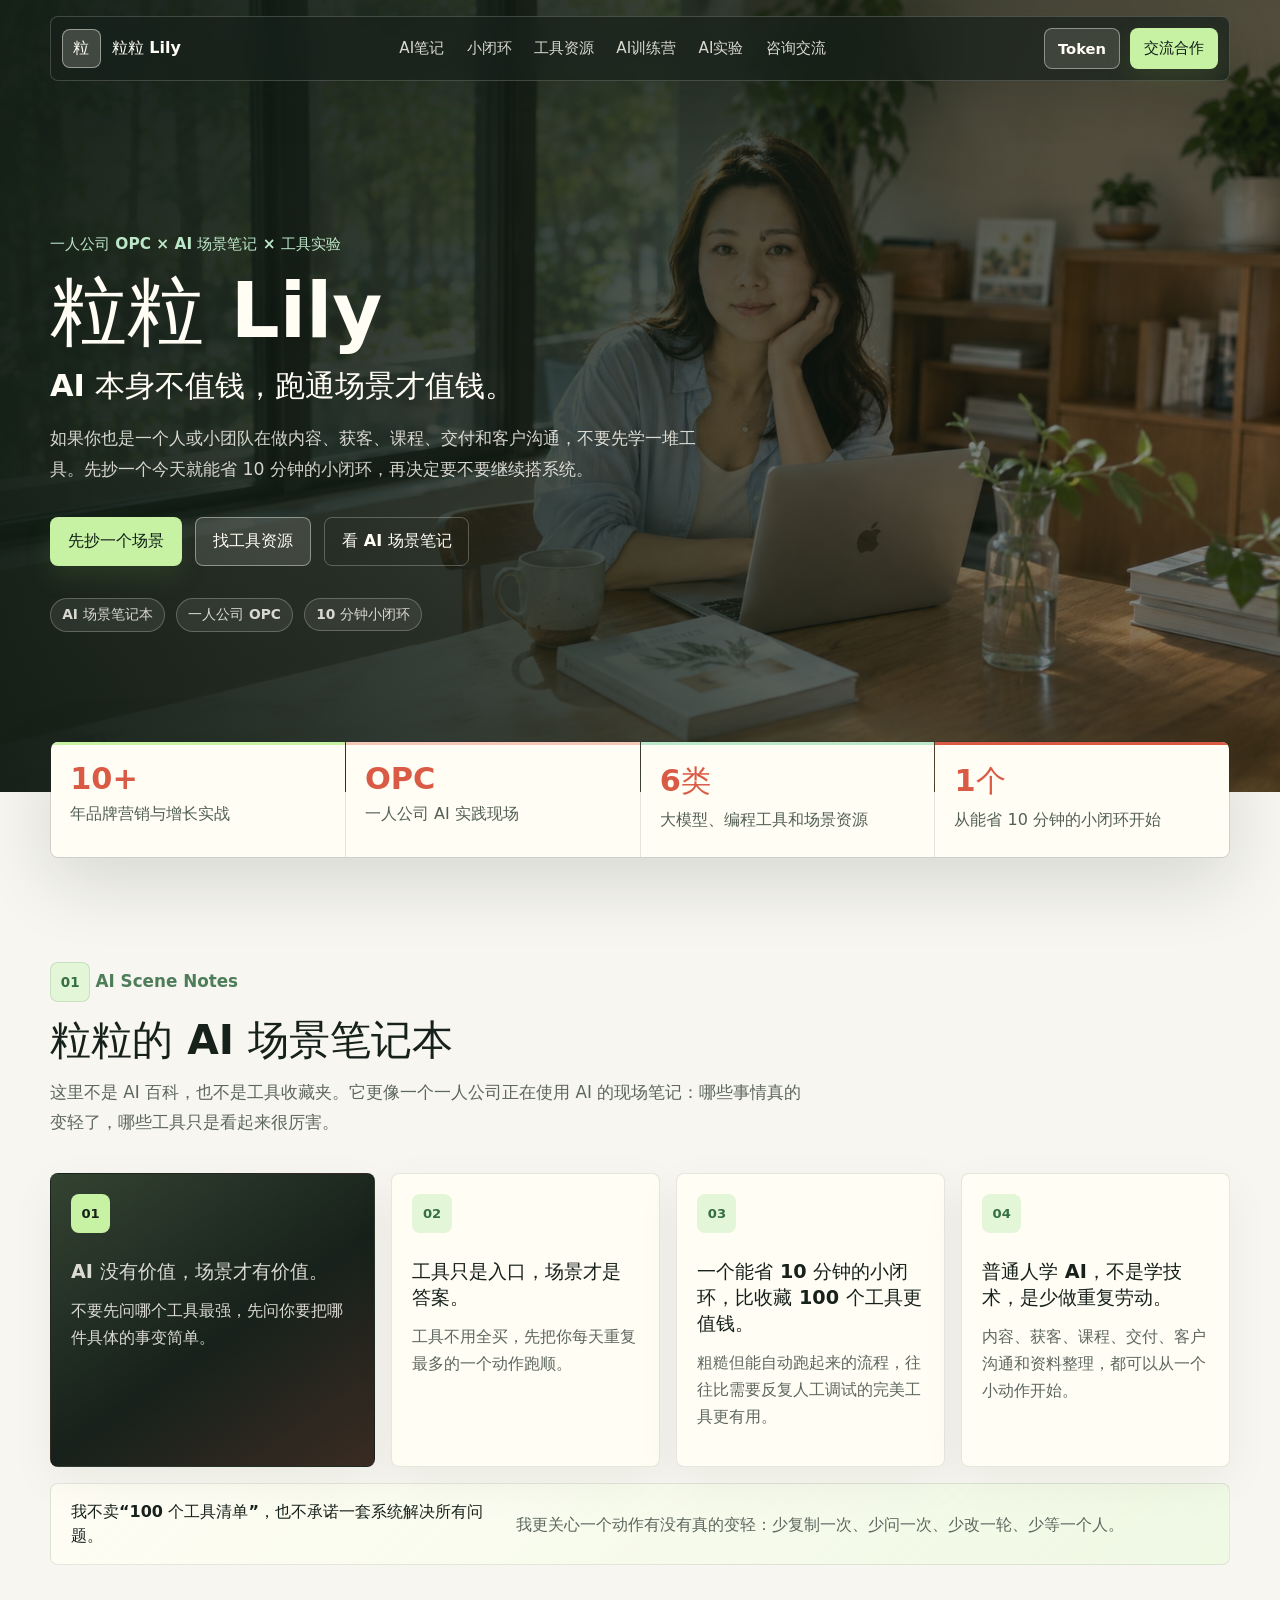
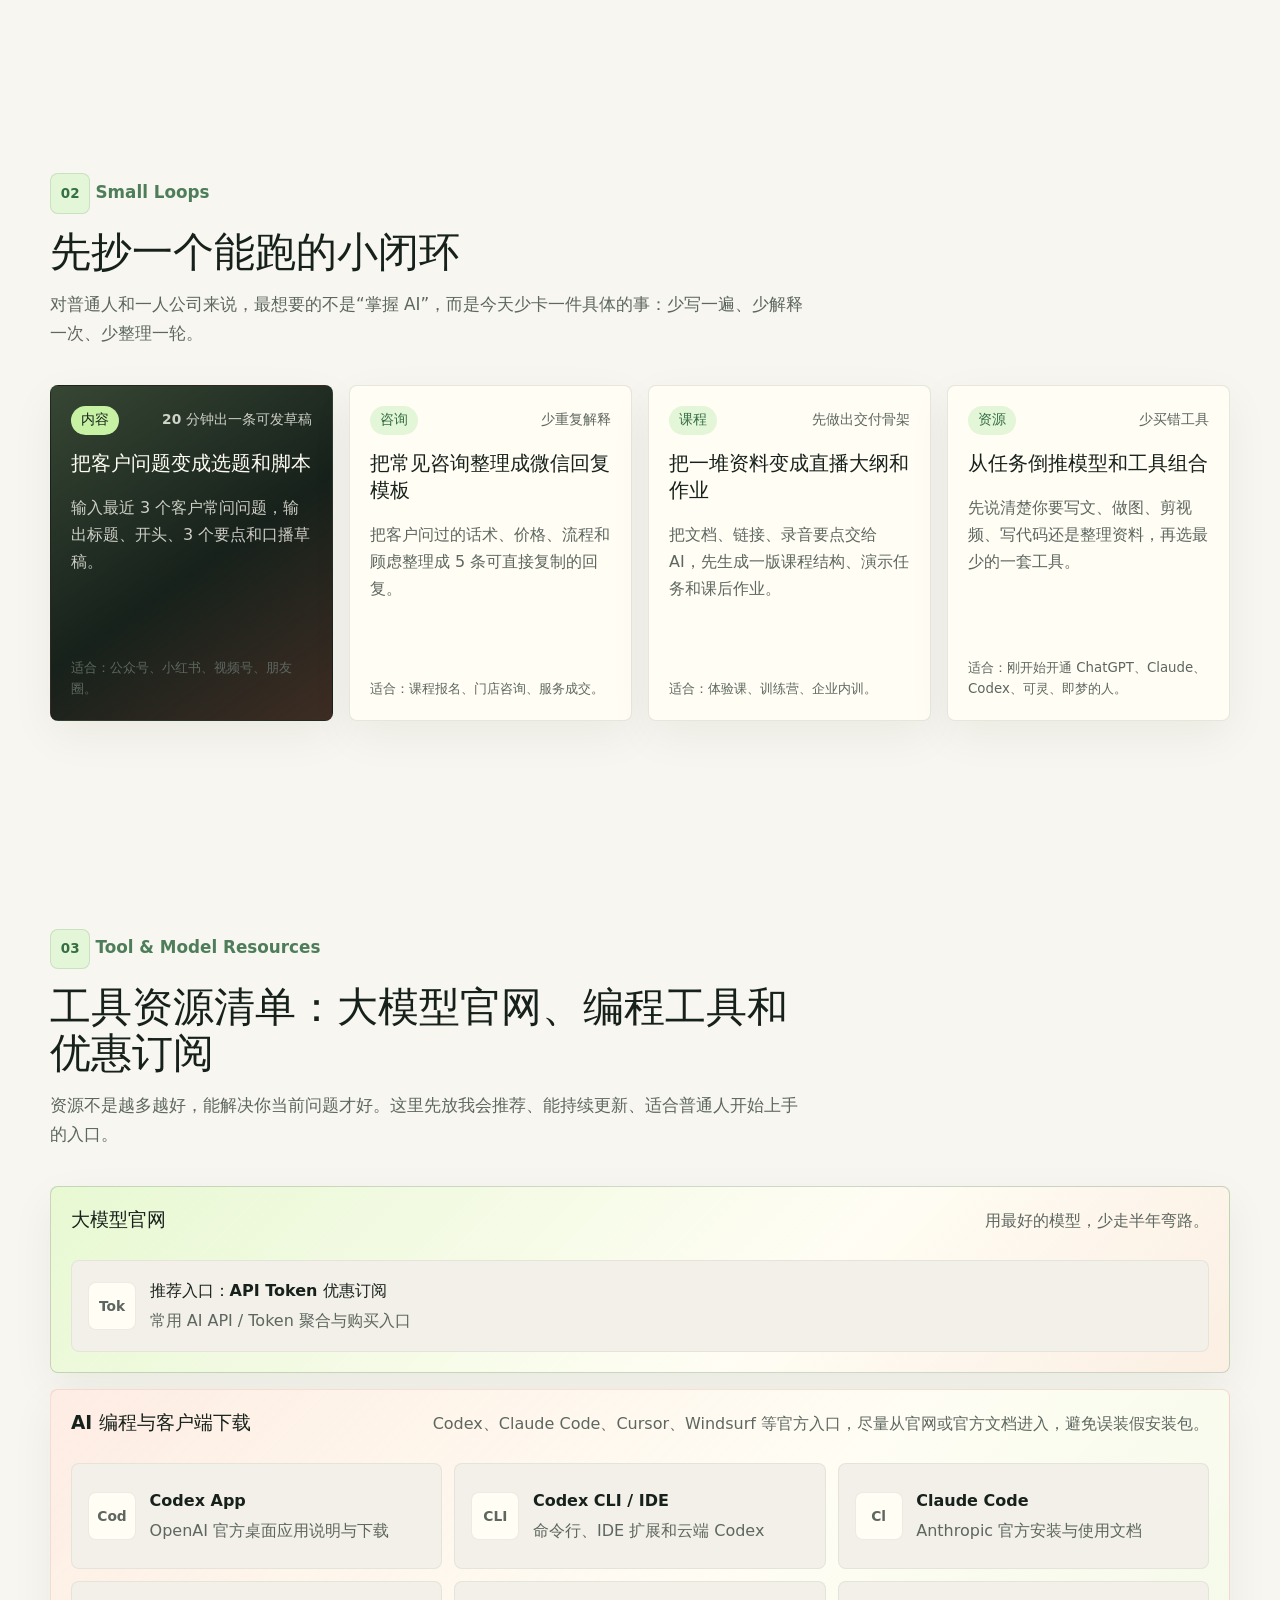
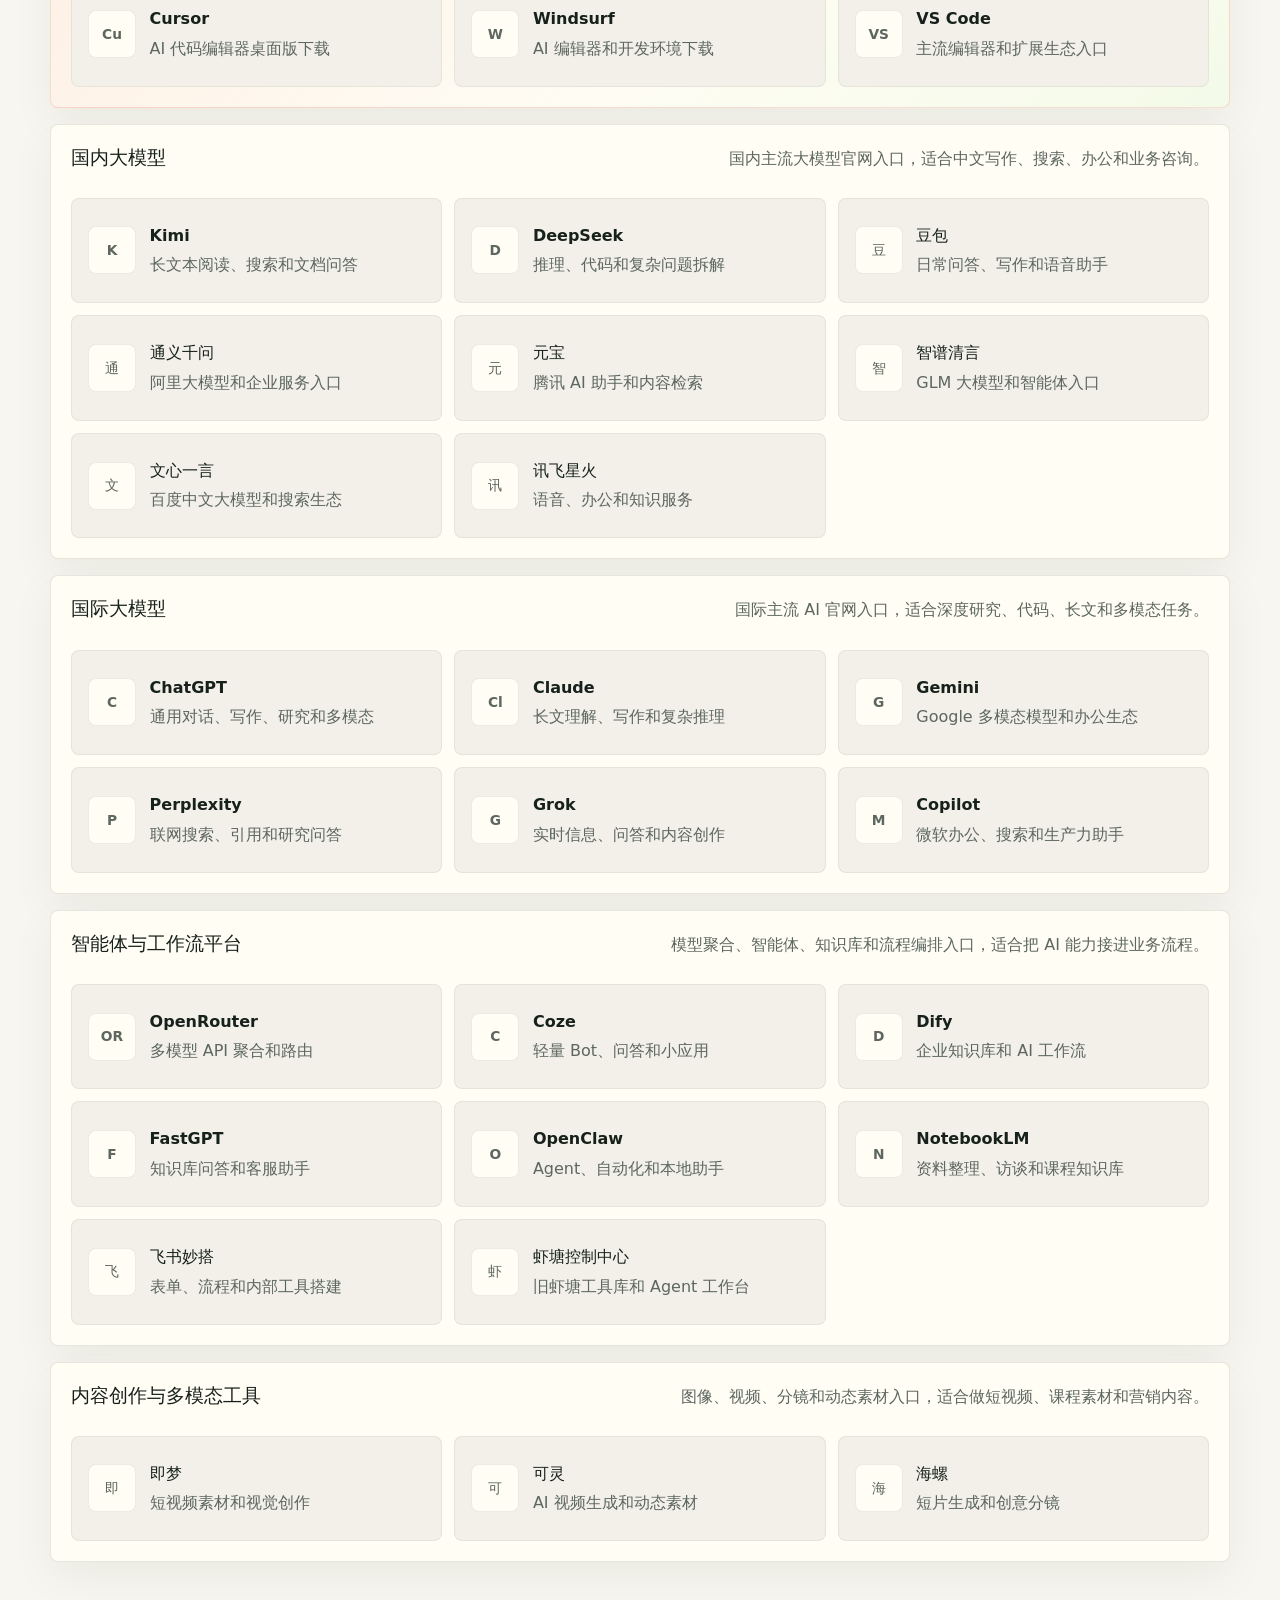
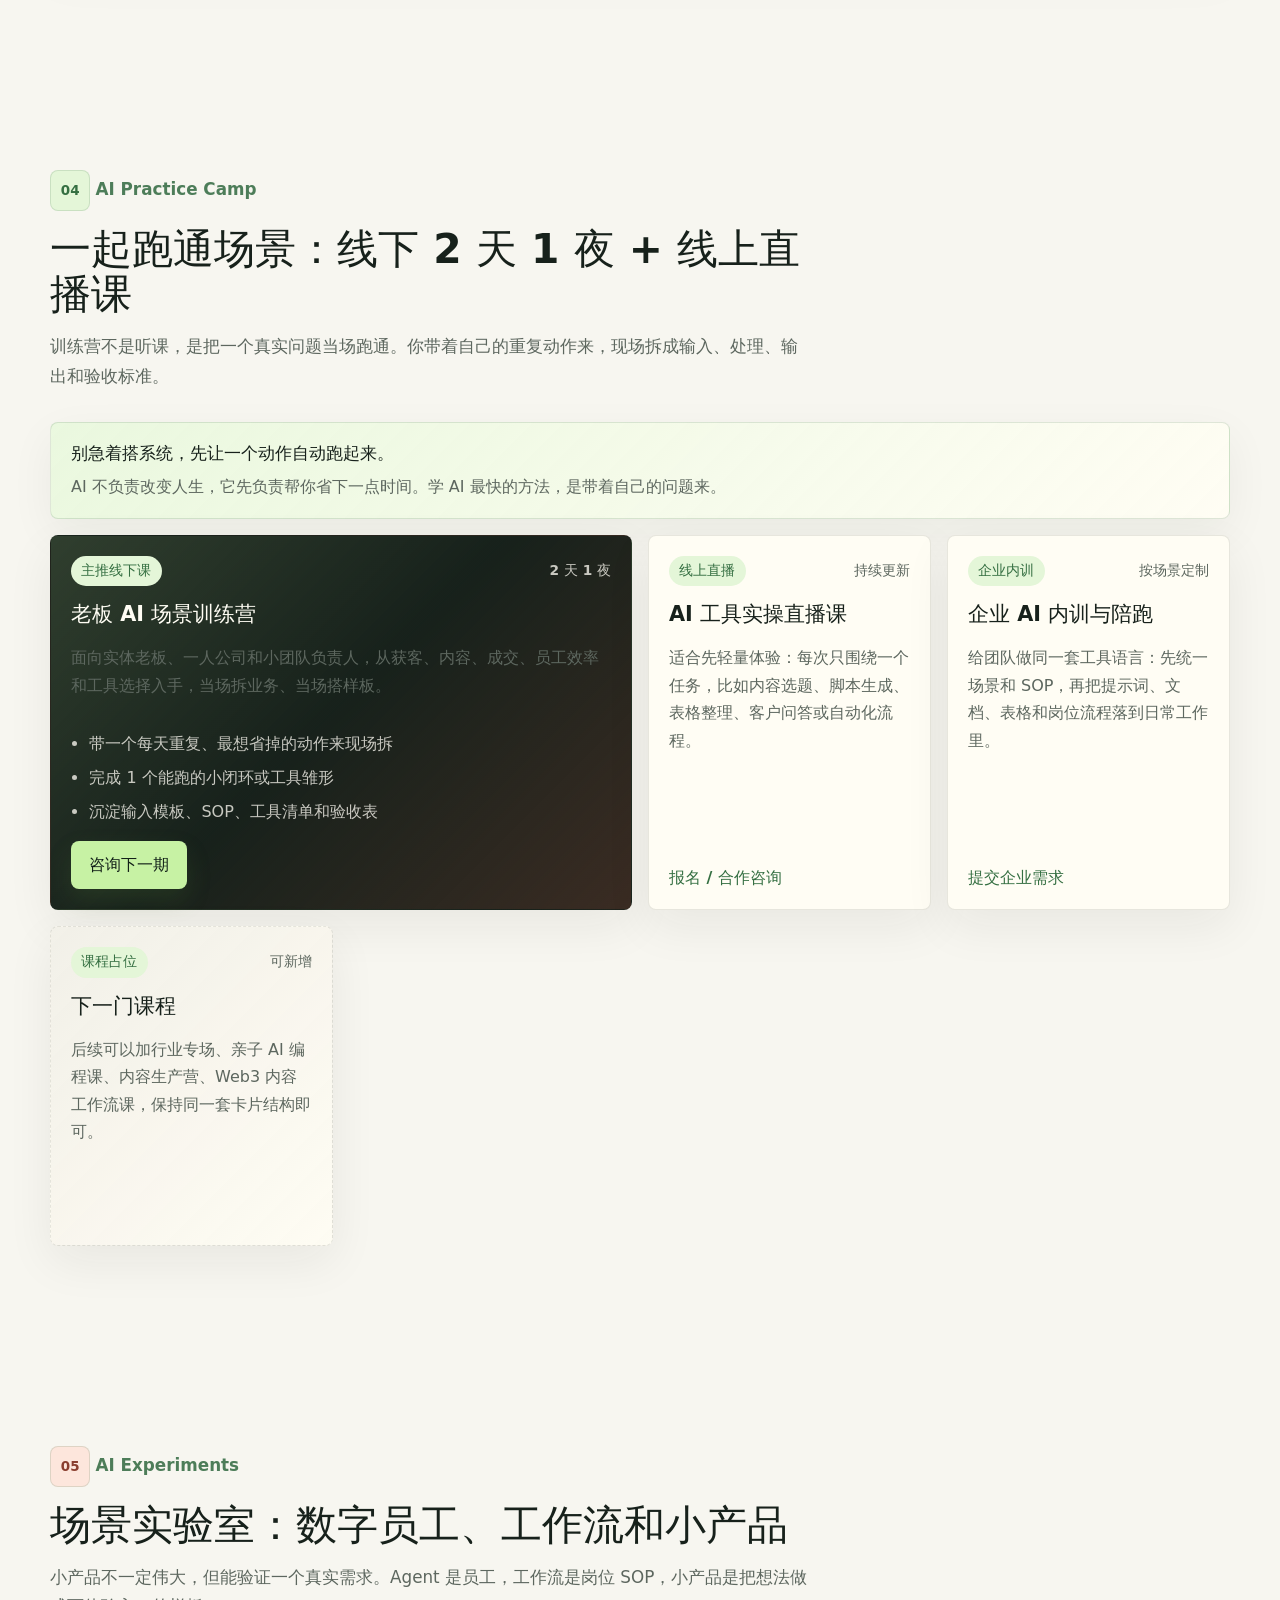
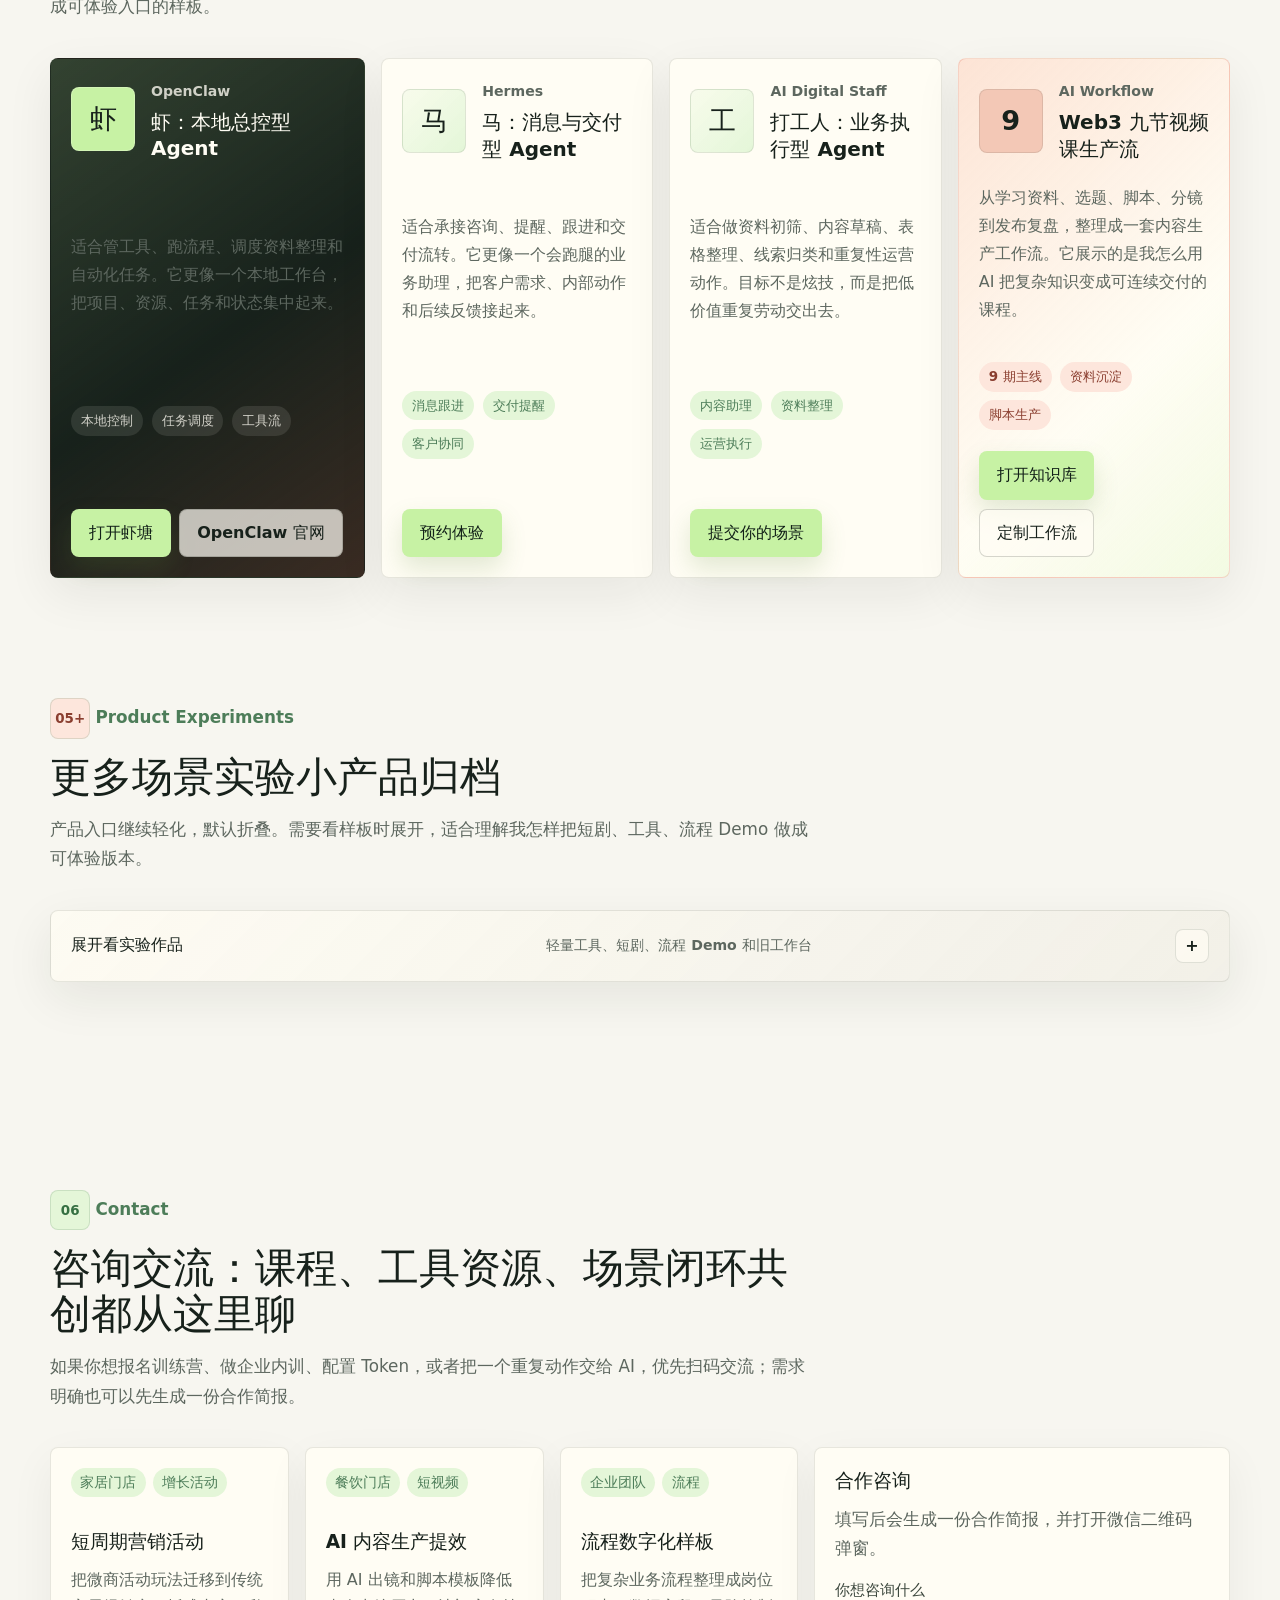
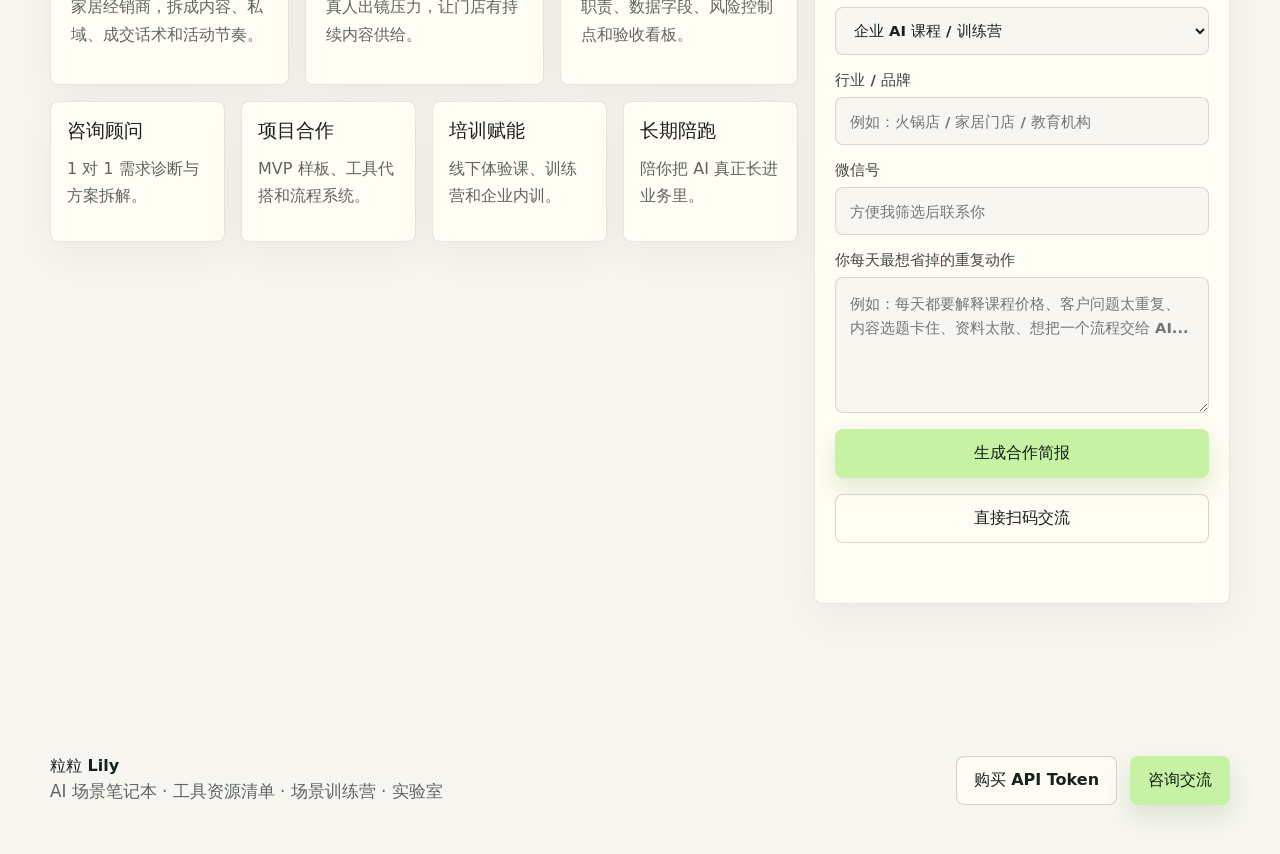
==== commit 3825c551: "Apply YC-style scene wedge" ====
--- a/index.html
+++ b/index.html
@@ -31,6 +31,7 @@
 
       <nav class="nav-links" aria-label="主导航" data-nav-links>
         <a href="#notes">AI笔记</a>
+        <a href="#scenes">小闭环</a>
         <a href="#resources">工具资源</a>
         <a href="#courses">AI训练营</a>
         <a href="#experiments">AI实验</a>
@@ -53,13 +54,13 @@
           <h1 id="hero-title">粒粒 Lily</h1>
           <p class="hero-lead">AI 本身不值钱，跑通场景才值钱。</p>
           <p class="hero-copy">
-            我正在用 AI 经营自己的一人公司。这里记录我试过的工具、跑过的场景、踩过的坑和整理好的资源。内容、获客、课程、客户沟通、资料整理、社群运营和日常提效，都先从一个能省 10 分钟的小闭环开始。
+            如果你也是一个人或小团队在做内容、获客、课程、交付和客户沟通，不要先学一堆工具。先抄一个今天就能省 10 分钟的小闭环，再决定要不要继续搭系统。
           </p>
 
           <div class="hero-actions" aria-label="主要操作">
-            <a class="button button-primary" href="#notes">看 AI 场景笔记</a>
+            <a class="button button-primary" href="#scenes">先抄一个场景</a>
             <a class="button button-secondary" href="#resources">找工具资源</a>
-            <a class="button button-ghost" href="#courses">一起跑通场景</a>
+            <a class="button button-ghost" href="#notes">看 AI 场景笔记</a>
           </div>
 
           <div class="hero-meta" aria-label="合作状态">
@@ -118,6 +119,61 @@
             <p>内容、获客、课程、交付、客户沟通和资料整理，都可以从一个小动作开始。</p>
           </article>
         </div>
+
+        <div class="anti-promise" aria-label="我不做什么">
+          <b>我不卖“100 个工具清单”，也不承诺一套系统解决所有问题。</b>
+          <span>我更关心一个动作有没有真的变轻：少复制一次、少问一次、少改一轮、少等一个人。</span>
+        </div>
+      </section>
+
+      <section class="section scenes-section" id="scenes">
+        <div class="section-heading">
+          <p class="eyebrow muted">Small Loops</p>
+          <h2>先抄一个能跑的小闭环</h2>
+          <p>对普通人和一人公司来说，最想要的不是“掌握 AI”，而是今天少卡一件具体的事：少写一遍、少解释一次、少整理一轮。</p>
+        </div>
+
+        <div class="scene-grid" aria-label="可抄的小闭环">
+          <article class="scene-card scene-card-primary">
+            <div class="scene-card-head">
+              <span>内容</span>
+              <b>20 分钟出一条可发草稿</b>
+            </div>
+            <h3>把客户问题变成选题和脚本</h3>
+            <p>输入最近 3 个客户常问问题，输出标题、开头、3 个要点和口播草稿。</p>
+            <small>适合：公众号、小红书、视频号、朋友圈。</small>
+          </article>
+
+          <article class="scene-card">
+            <div class="scene-card-head">
+              <span>咨询</span>
+              <b>少重复解释</b>
+            </div>
+            <h3>把常见咨询整理成微信回复模板</h3>
+            <p>把客户问过的话术、价格、流程和顾虑整理成 5 条可直接复制的回复。</p>
+            <small>适合：课程报名、门店咨询、服务成交。</small>
+          </article>
+
+          <article class="scene-card">
+            <div class="scene-card-head">
+              <span>课程</span>
+              <b>先做出交付骨架</b>
+            </div>
+            <h3>把一堆资料变成直播大纲和作业</h3>
+            <p>把文档、链接、录音要点交给 AI，先生成一版课程结构、演示任务和课后作业。</p>
+            <small>适合：体验课、训练营、企业内训。</small>
+          </article>
+
+          <article class="scene-card">
+            <div class="scene-card-head">
+              <span>资源</span>
+              <b>少买错工具</b>
+            </div>
+            <h3>从任务倒推模型和工具组合</h3>
+            <p>先说清楚你要写文、做图、剪视频、写代码还是整理资料，再选最少的一套工具。</p>
+            <small>适合：刚开始开通 ChatGPT、Claude、Codex、可灵、即梦的人。</small>
+          </article>
+        </div>
       </section>
 
       <section class="section" id="resources">
@@ -316,7 +372,7 @@
         <div class="section-heading">
           <p class="eyebrow muted">AI Practice Camp</p>
           <h2>一起跑通场景：线下 2 天 1 夜 + 线上直播课</h2>
-          <p>训练营不是听课，是把一个真实问题当场跑通。这个板块按“可上架、可新增、可替换”的结构设计，后面加新课只要复制一张课程卡。</p>
+          <p>训练营不是听课，是把一个真实问题当场跑通。你带着自己的重复动作来，现场拆成输入、处理、输出和验收标准。</p>
         </div>
 
         <div class="principle-callout">
@@ -331,11 +387,11 @@
               <span>2 天 1 夜</span>
             </div>
             <h3>老板 AI 场景训练营</h3>
-            <p>面向实体老板和小团队负责人，从获客、内容、成交、员工效率和工具选择入手，当场拆业务、当场搭样板。</p>
+            <p>面向实体老板、一人公司和小团队负责人，从获客、内容、成交、员工效率和工具选择入手，当场拆业务、当场搭样板。</p>
             <ul>
-              <li>带一个真实生意问题来现场拆</li>
-              <li>完成 1 套可复用 AI 工作流或工具雏形</li>
-              <li>沉淀提示词、SOP、工具清单和复盘表</li>
+              <li>带一个每天重复、最想省掉的动作来现场拆</li>
+              <li>完成 1 个能跑的小闭环或工具雏形</li>
+              <li>沉淀输入模板、SOP、工具清单和验收表</li>
             </ul>
             <button class="button button-primary" type="button" data-wechat>咨询下一期</button>
           </article>
@@ -346,7 +402,7 @@
               <span>持续更新</span>
             </div>
             <h3>AI 工具实操直播课</h3>
-            <p>适合先轻量体验：每次围绕一个任务，比如内容选题、脚本生成、表格整理、客户问答或自动化流程。</p>
+            <p>适合先轻量体验：每次只围绕一个任务，比如内容选题、脚本生成、表格整理、客户问答或自动化流程。</p>
             <a class="text-link" href="#contact">报名 / 合作咨询</a>
           </article>
 
@@ -595,8 +651,8 @@
                 <input name="wechat" placeholder="方便我筛选后联系你" required />
               </label>
               <label>
-                你现在最想解决的问题
-                <textarea name="need" placeholder="例如：内容发不动、销售话术不标准、想做一个体验工具、想开企业内训..." required></textarea>
+                你每天最想省掉的重复动作
+                <textarea name="need" placeholder="例如：每天都要解释课程价格、客户问题太重复、内容选题卡住、资料太散、想把一个流程交给 AI..." required></textarea>
               </label>
               <button class="button button-primary full-width" type="submit">生成合作简报</button>
               <button class="button button-secondary light full-width" type="button" data-wechat>直接扫码交流</button>
--- a/styles.css
+++ b/styles.css
@@ -386,7 +386,7 @@
 
 .experiments-products .section-heading::before {
   counter-increment: none;
-  content: "04+";
+  content: "05+";
   color: #8a3e2f;
   background: #fde6dc;
 }
@@ -409,6 +409,7 @@
 
 .product-grid,
 .note-grid,
+.scene-grid,
 .case-grid,
 .method-grid {
   display: grid;
@@ -417,6 +418,10 @@
 
 .note-grid {
   grid-template-columns: 1.15fr repeat(3, minmax(0, 0.95fr));
+}
+
+.scene-grid {
+  grid-template-columns: repeat(4, minmax(0, 1fr));
 }
 
 .product-grid {
@@ -490,6 +495,7 @@
 
 .product-card,
 .note-card,
+.scene-card,
 .case-card,
 .method-grid article,
 .form-card,
@@ -511,6 +517,7 @@
 
 .product-card:hover,
 .note-card:hover,
+.scene-card:hover,
 .case-card:hover,
 .tool-card:hover,
 .agent-card:hover,
@@ -532,6 +539,7 @@
 
 .product-card h3,
 .note-card h3,
+.scene-card h3,
 .case-card h3,
 .method-grid h3,
 .tool-group h3,
@@ -543,6 +551,7 @@
 
 .product-card p,
 .note-card p,
+.scene-card p,
 .case-card p,
 .method-grid p,
 .tool-group p {
@@ -605,6 +614,88 @@
 .note-card-primary h3,
 .note-card-primary p {
   color: rgba(255, 253, 244, 0.84);
+}
+
+.anti-promise {
+  display: flex;
+  gap: 0.8rem;
+  align-items: center;
+  margin-top: 1rem;
+  padding: 1rem 1.25rem;
+  border: 1px solid rgba(23, 33, 27, 0.1);
+  border-radius: 8px;
+  background:
+    linear-gradient(135deg, rgba(255, 253, 244, 0.92), rgba(228, 246, 216, 0.58)),
+    #fffdf4;
+}
+
+.anti-promise b {
+  flex: 0 0 38%;
+  color: #17211b;
+  line-height: 1.5;
+}
+
+.anti-promise span {
+  color: #5d675f;
+  line-height: 1.7;
+}
+
+.scene-card {
+  display: flex;
+  min-height: 21rem;
+  flex-direction: column;
+  align-items: flex-start;
+  gap: 1rem;
+  padding: 1.25rem;
+  transition: transform 160ms ease, box-shadow 160ms ease;
+}
+
+.scene-card-primary {
+  color: #fffdf4;
+  background:
+    linear-gradient(145deg, rgba(199, 242, 164, 0.18), rgba(23, 33, 27, 0.98) 54%, rgba(218, 91, 69, 0.2)),
+    #17211b;
+}
+
+.scene-card-head {
+  display: flex;
+  width: 100%;
+  align-items: center;
+  justify-content: space-between;
+  gap: 0.75rem;
+  color: #5d675f;
+  font-size: 0.86rem;
+  font-weight: 850;
+}
+
+.scene-card-head span {
+  display: inline-flex;
+  padding: 0.36rem 0.62rem;
+  border-radius: 999px;
+  color: #356f42;
+  background: #e4f6d8;
+}
+
+.scene-card-primary .scene-card-head,
+.scene-card-primary p,
+.scene-card-primary small {
+  color: rgba(255, 253, 244, 0.78);
+}
+
+.scene-card-primary .scene-card-head span {
+  color: #17211b;
+  background: #c7f2a4;
+}
+
+.scene-card h3 {
+  margin: 0;
+  font-size: 1.24rem;
+}
+
+.scene-card small {
+  margin-top: auto;
+  color: #5d675f;
+  line-height: 1.6;
 }
 
 .archive-projects {
@@ -1185,7 +1276,8 @@
 
 @media (max-width: 1180px) {
   .agent-grid,
-  .note-grid {
+  .note-grid,
+  .scene-grid {
     grid-template-columns: repeat(2, minmax(0, 1fr));
   }
 
@@ -1196,7 +1288,7 @@
 
 @media (max-width: 980px) {
   .site-header {
-    grid-template-columns: auto auto;
+    grid-template-columns: auto 1fr;
   }
 
   .icon-button {
@@ -1246,6 +1338,7 @@
   .signal-strip,
   .product-grid,
   .note-grid,
+  .scene-grid,
   .agent-grid,
   .tool-grid,
   .course-board,
@@ -1269,6 +1362,15 @@
     flex-direction: column;
   }
 
+  .anti-promise {
+    align-items: flex-start;
+    flex-direction: column;
+  }
+
+  .anti-promise b {
+    flex-basis: auto;
+  }
+
   .section-heading h2 {
     font-size: 2.1rem;
   }
@@ -1321,6 +1423,7 @@
   }
 
   .note-card,
+  .scene-card,
   .course-card {
     min-height: auto;
   }
